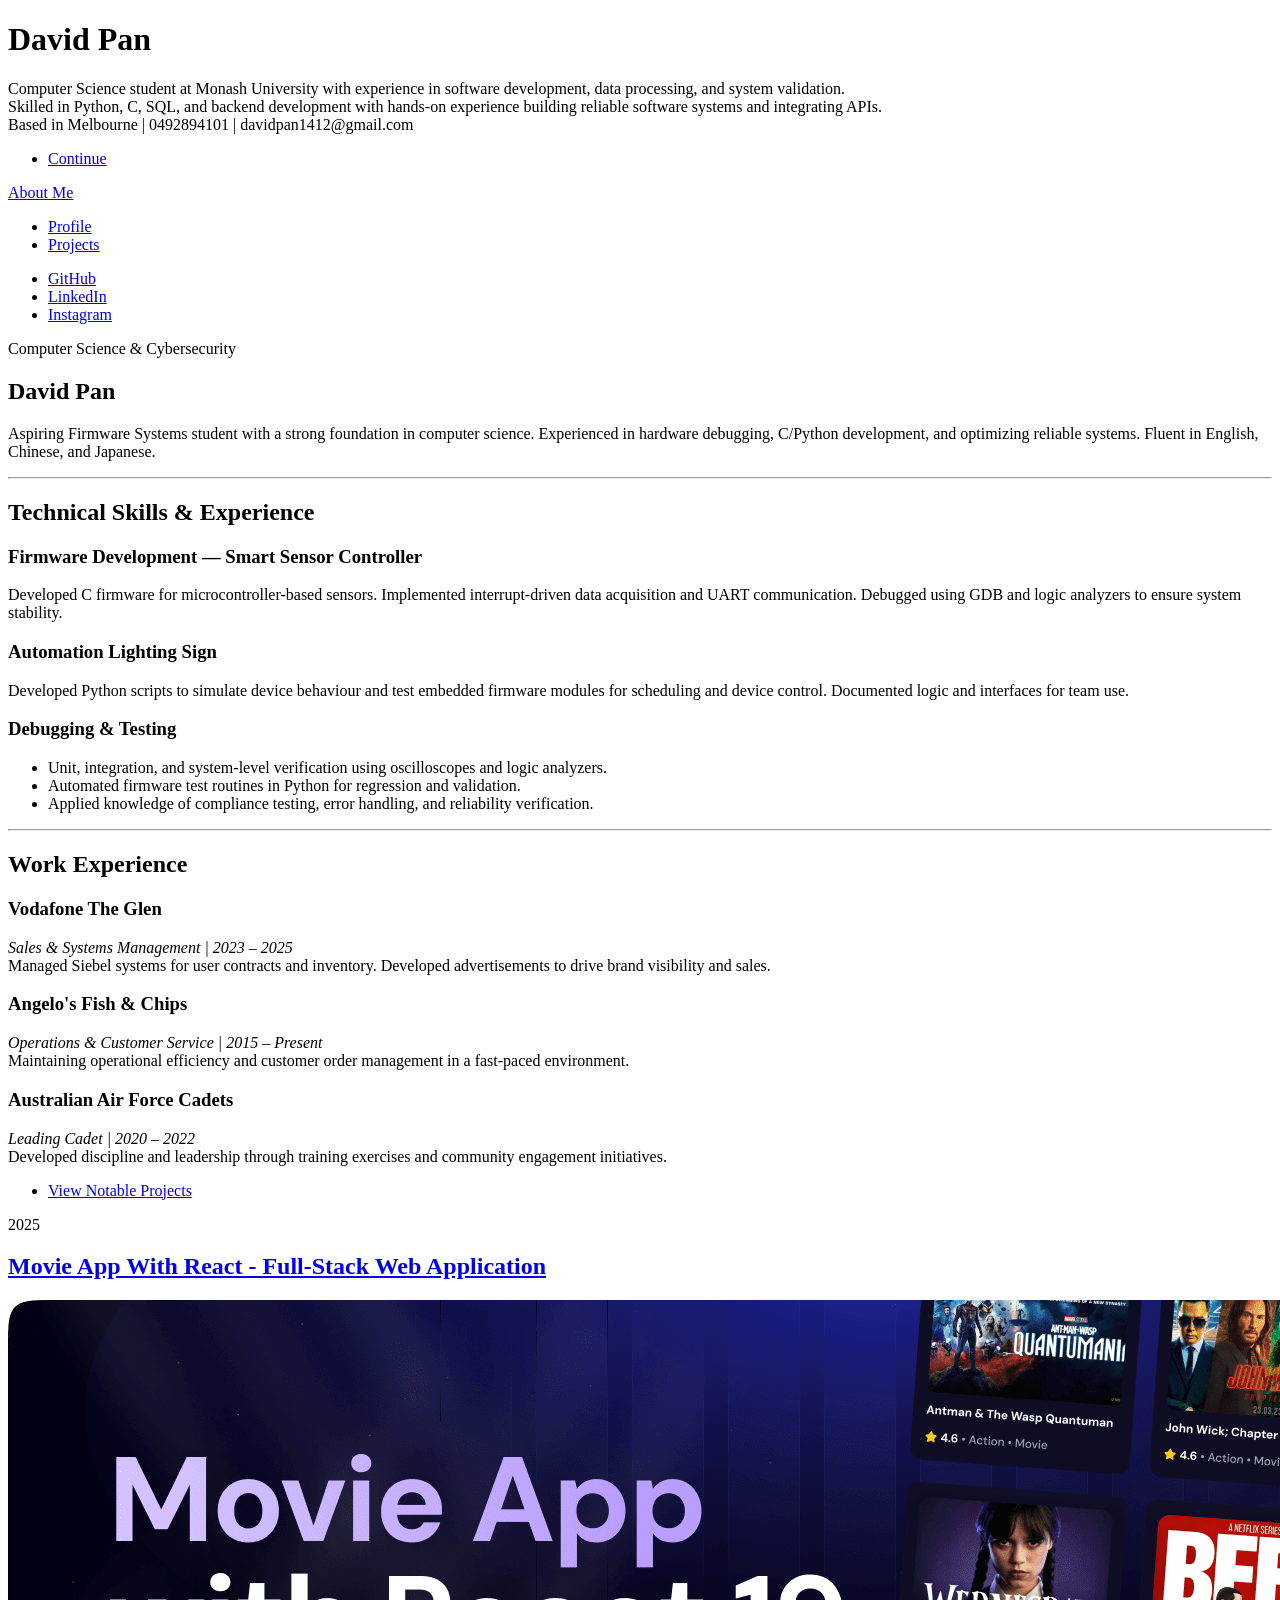
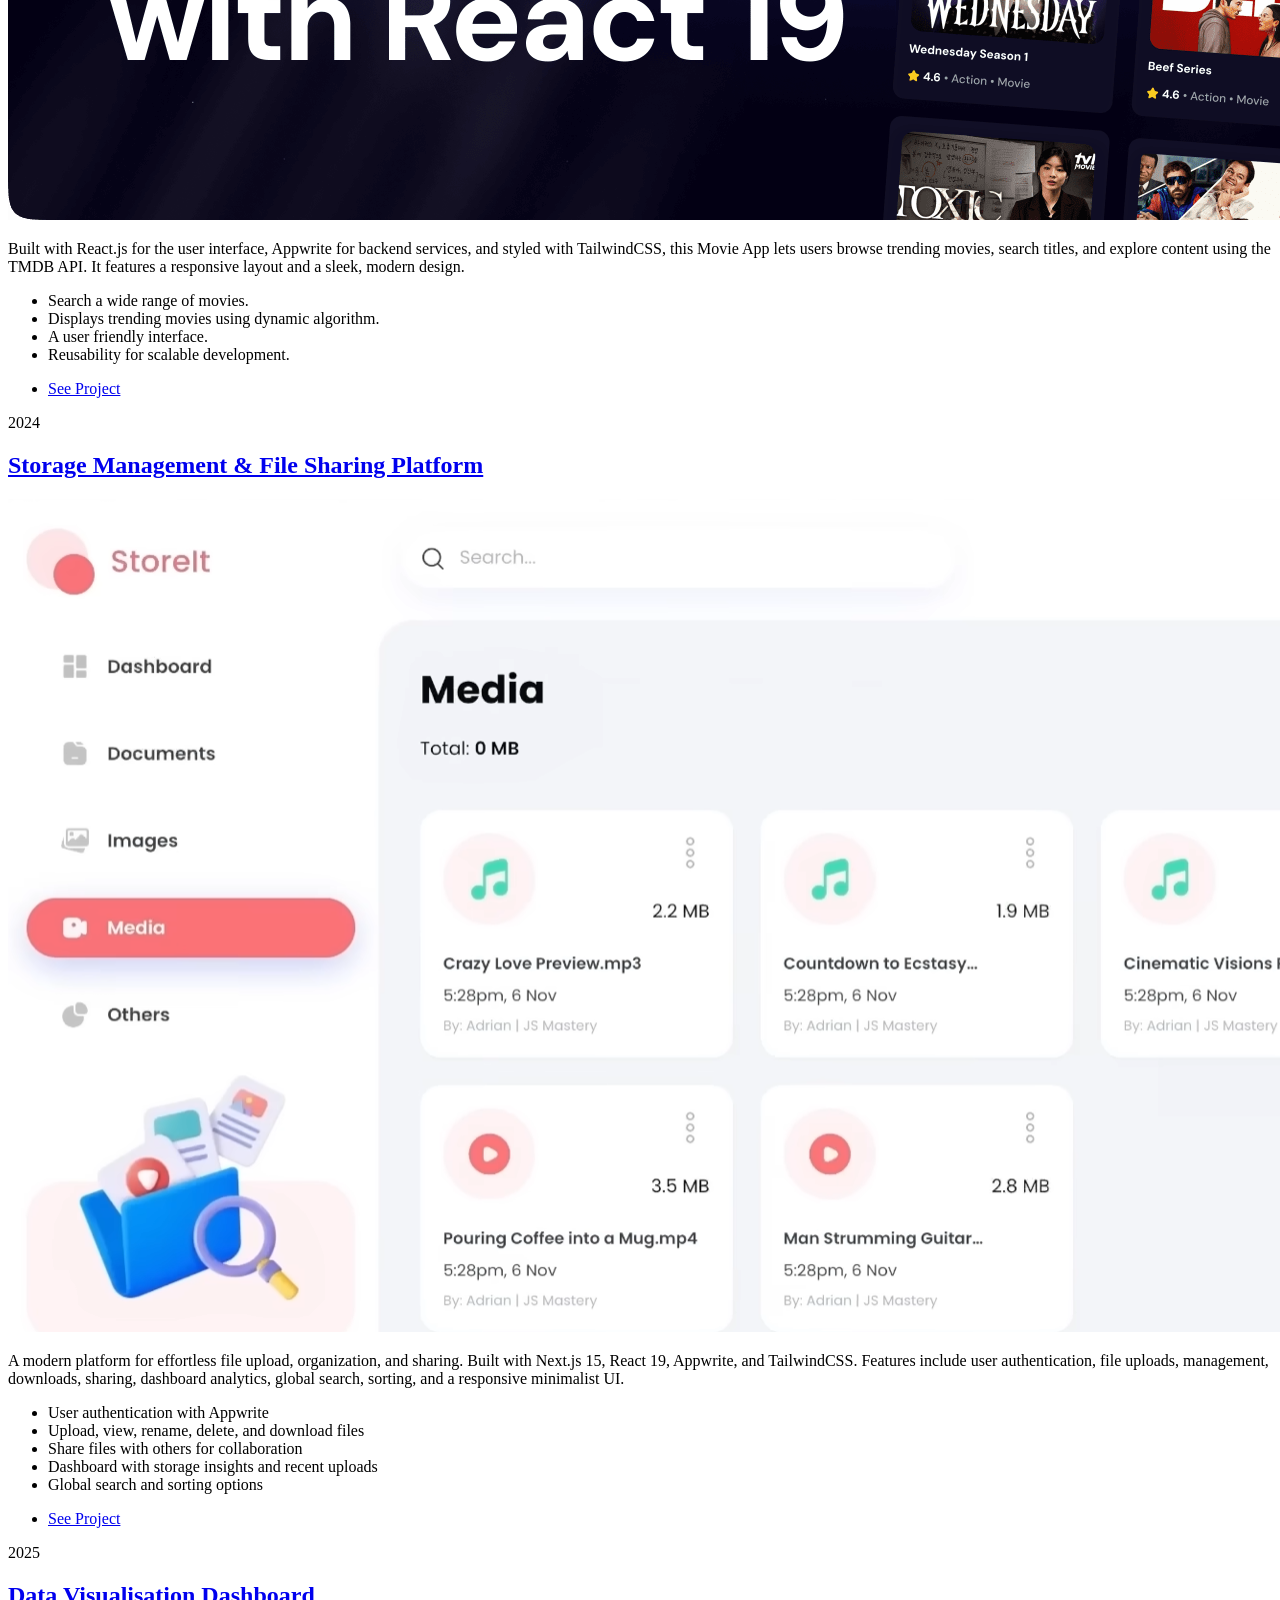
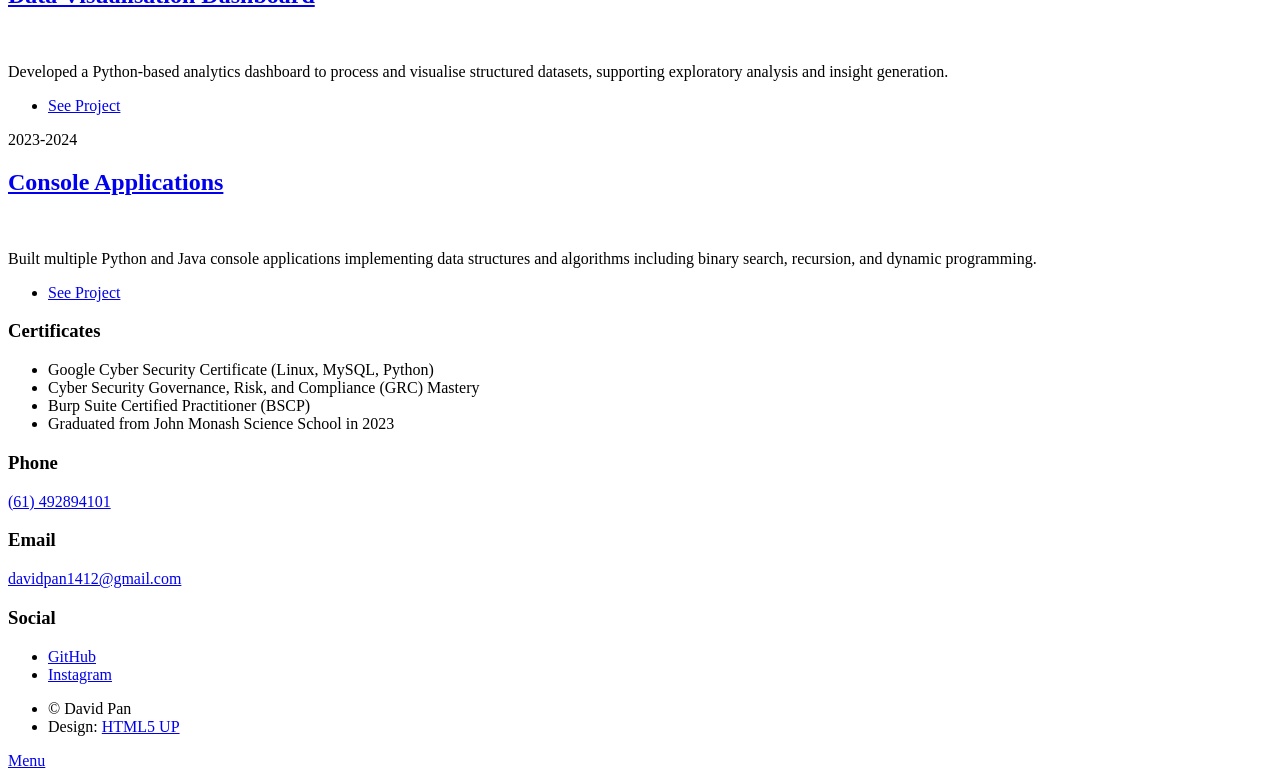
==== index.html @ 892afd1f "Add files via upload" ====
<!DOCTYPE HTML>
<html>
    <head>
        <title>David Pan | Portfolio</title>
        <meta charset="utf-8" />
        <meta name="viewport" content="width=device-width, initial-scale=1, user-scalable=no" />
        <link rel="stylesheet" href="assets/css/main.css" />
        <noscript><link rel="stylesheet" href="assets/css/noscript.css" /></noscript>
    </head>
    <body class="is-preload">

        <div id="wrapper" class="fade-in">

                <div id="intro">
                        <h1>David Pan</h1>
                        <p>Computer Science student at Monash University with experience in 
                        software development, data processing, and system validation.<br />
                        Skilled in Python, C, SQL, and backend development with hands-on 
                        experience building reliable software systems and integrating APIs.<br />
                        Based in Melbourne | 0492894101 | davidpan1412@gmail.com</p>
                        <ul class="actions">
                            <li><a href="#header" class="button icon solid solo fa-arrow-down scrolly">Continue</a></li>
                        </ul>
                    </div>

                <header id="header">
                        <a href="index.html" class="logo">About Me</a>
                    </header>

                <nav id="nav">
                        <ul class="links">
                            <li class="active"><a href="index.html">Profile</a></li>
                            <li><a href="generic.html">Projects</a></li>
                            <!-- <li><a href="elements.html">Experience</a></li> -->
                        </ul>

						<ul class="icons">
							<li><a href="https://github.com/David-1412" class="icon brands fa-github" target="_blank" rel="noopener"><span class="label">GitHub</span></a></li>
							<li><a href="https://www.linkedin.com/in/david-pan-84b446257/" class="icon brands fa-linkedin-in" target="_blank" rel="noopener"><span class="label">LinkedIn</span></a></li>
							<li><a href="https://www.instagram.com/d.p_1412/?hl=en" class="icon brands fa-instagram" target="_blank" rel="noopener"><span class="label">Instagram</span></a></li>
						</ul>
                    </nav>

                <div id="main">

                        <article class="post featured">
                                <header class="major">
                                    <span class="date">Computer Science & Cybersecurity</span>
                                    <h2>David Pan</h2>
                                    <p>Aspiring Firmware Systems student with a strong foundation in computer science. Experienced in hardware debugging, C/Python development, and optimizing reliable systems. Fluent in English, Chinese, and Japanese.</p>
                                </header>
                                <!-- <a href="#" class="image main"><img src="images/pic01.jpg" alt="Profile" /></a> -->
                                
                                <hr />

                                <section style="text-align: left;">
                                    <h2>Technical Skills & Experience</h2>
                                    
                                    <h3>Firmware Development — Smart Sensor Controller</h3>
                                    <p>Developed C firmware for microcontroller-based sensors. Implemented interrupt-driven data acquisition and UART communication. Debugged using GDB and logic analyzers to ensure system stability.</p>

                                    <h3>Automation Lighting Sign</h3>
                                    <p>Developed Python scripts to simulate device behaviour and test embedded firmware modules for scheduling and device control. Documented logic and interfaces for team use.</p>

                                    <h3>Debugging & Testing</h3>
                                    <ul>
                                        <li>Unit, integration, and system-level verification using oscilloscopes and logic analyzers.</li>
                                        <li>Automated firmware test routines in Python for regression and validation.</li>
                                        <li>Applied knowledge of compliance testing, error handling, and reliability verification.</li>
                                    </ul>

                                    <hr />

                                    <h2 id="experience">Work Experience</h2>
                                    
                                    <article>
                                        <h3>Vodafone The Glen</h3>
                                        <p><em>Sales & Systems Management | 2023 – 2025</em><br />
                                        Managed Siebel systems for user contracts and inventory. Developed advertisements to drive brand visibility and sales.</p>
                                    </article>

                                    <article>
                                        <h3>Angelo's Fish & Chips</h3>
                                        <p><em>Operations & Customer Service | 2015 – Present</em><br />
                                        Maintaining operational efficiency and customer order management in a fast-paced environment.</p>
                                    </article>

                                    <article>
                                        <h3>Australian Air Force Cadets</h3>
                                        <p><em>Leading Cadet | 2020 – 2022</em><br />
                                        Developed discipline and leadership through training exercises and community engagement initiatives.</p>
                                    </article>
                                </section>

                                <ul class="actions special">
                                    <li><a href="#projects" class="button large scrolly">View Notable Projects</a></li>
                                </ul>
                            </article>

                        <section class="posts" id="projects">
								<article>
									<header>
										<span class="date">2025</span>
										<h2><a href="#">Movie App With React - Full-Stack Web Application</a></h2>
									</header>
									<a href="#" class="image fit"><img src="images/pic02.jpg" alt="Movie App Screenshot" /></a>
									<p>
										Built with React.js for the user interface, Appwrite for backend services, and styled with TailwindCSS, this Movie App lets users browse trending movies, search titles, and explore content using the TMDB API. It features a responsive layout and a sleek, modern design.
									</p>
									<ul>
										<li>Search a wide range of movies. </li>
										<li>Displays trending movies using dynamic algorithm.</li>
										<li>A user friendly interface. </li>
										<li>Reusability for scalable development.</li>
									</ul>
									<ul class="actions special">
										<li><a href="#" class="button">See Project</a></li>
									</ul>
								</article>


								<article>
									<header>
										<span class="date">2024</span>
										<h2><a href="#">Storage Management & File Sharing Platform</a></h2>
									</header>
									<a href="#" class="image fit"><img src="images/pic03.jpg" alt="Storage Platform Screenshot" /></a>
									<p>
										A modern platform for effortless file upload, organization, and sharing. Built with Next.js 15, React 19, Appwrite, and TailwindCSS. Features include user authentication, file uploads, management, downloads, sharing, dashboard analytics, global search, sorting, and a responsive minimalist UI.
									</p>
									<ul>
										<li>User authentication with Appwrite</li>
										<li>Upload, view, rename, delete, and download files</li>
										<li>Share files with others for collaboration</li>
										<li>Dashboard with storage insights and recent uploads</li>
										<li>Global search and sorting options</li>
									</ul>
									<ul class="actions special">
										<li><a href="#" class="button">See Project</a></li>
									</ul>
								</article>

                                <article>
                                    <header>
                                        <span class="date">2025</span>
                                        <h2><a href="#">Data Visualisation Dashboard</a></h2>
                                    </header>
                                    <a href="#" class="image fit"><img src="images/pic04.jpg" alt="" /></a>
                                    <p>Developed a Python-based analytics dashboard to process and visualise structured datasets, supporting exploratory analysis and insight generation.</p>
                                    <ul class="actions special">
                                        <li><a href="#" class="button">See Project</a></li>
                                    </ul>
                                </article>

                                <article>
                                    <header>
                                        <span class="date">2023-2024</span>
                                        <h2><a href="#">Console Applications</a></h2>
                                    </header>
                                    <a href="#" class="image fit"><img src="images/pic05.jpg" alt="" /></a>
                                    <p>Built multiple Python and Java console applications implementing data structures and algorithms including binary search, recursion, and dynamic programming.</p>
                                    <ul class="actions special">
                                        <li><a href="#" class="button">See Project</a></li>
                                    </ul>
                                </article>
                            </section>

                    </div>

                <footer id="footer">
                        <section>
                            <h3>Certificates</h3>
                            <ul class="alt">
                                <li>Google Cyber Security Certificate (Linux, MySQL, Python)</li>
                                <li>Cyber Security Governance, Risk, and Compliance (GRC) Mastery</li>
                                <li>Burp Suite Certified Practitioner (BSCP)</li>
								<li>Graduated from John Monash Science School in 2023</li>
                            </ul>
                        </section>
                        <section class="split contact">
                            <section>
                                <h3>Phone</h3>
                                <p><a href="#">(61) 492894101</a></p>
                            </section>
                            <section>
                                <h3>Email</h3>
                                <p><a href="mailto:davidpan1412@gmail.com">davidpan1412@gmail.com</a></p>
                            </section>
                            <section>
                                <h3>Social</h3>
                                <ul class="icons alt">
                                    <li><a href="#" class="icon brands alt fa-github"><span class="label">GitHub</span></a></li>
                                    <li><a href="#" class="icon brands alt fa-instagram"><span class="label">Instagram</span></a></li>
                                </ul>
                            </section>
                        </section>
                    </footer>

                <div id="copyright">
                        <ul><li>&copy; David Pan</li><li>Design: <a href="https://html5up.net">HTML5 UP</a></li></ul>
                    </div>

            </div>

        <script src="assets/js/jquery.min.js"></script>
            <script src="assets/js/jquery.scrollex.min.js"></script>
            <script src="assets/js/jquery.scrolly.min.js"></script>
            <script src="assets/js/browser.min.js"></script>
            <script src="assets/js/breakpoints.min.js"></script>
            <script src="assets/js/util.js"></script>
            <script src="assets/js/main.js"></script>

    </body>
</html>
---- assets/css/main.css ----
@import url(fontawesome-all.min.css);
@import url("https://fonts.googleapis.com/css?family=Merriweather:300,700,300italic,700italic|Source+Sans+Pro:900");

/*
	Massively by HTML5 UP
	html5up.net | @ajlkn
	Free for personal and commercial use under the CCA 3.0 license (html5up.net/license)
*/

html, body, div, span, applet, object,
iframe, h1, h2, h3, h4, h5, h6, p, blockquote,
pre, a, abbr, acronym, address, big, cite,
code, del, dfn, em, img, ins, kbd, q, s, samp,
small, strike, strong, sub, sup, tt, var, b,
u, i, center, dl, dt, dd, ol, ul, li, fieldset,
form, label, legend, table, caption, tbody,
tfoot, thead, tr, th, td, article, aside,
canvas, details, embed, figure, figcaption,
footer, header, hgroup, menu, nav, output, ruby,
section, summary, time, mark, audio, video {
	margin: 0;
	padding: 0;
	border: 0;
	font-size: 100%;
	font: inherit;
	vertical-align: baseline;}

article, aside, details, figcaption, figure,
footer, header, hgroup, menu, nav, section {
	display: block;}

body {
	line-height: 1;
}

ol, ul {
	list-style: none;
}

blockquote, q {
	quotes: none;
}

	blockquote:before, blockquote:after, q:before, q:after {
		content: '';
		content: none;
	}

table {
	border-collapse: collapse;
	border-spacing: 0;
}

body {
	-webkit-text-size-adjust: none;
}

mark {
	background-color: transparent;
	color: inherit;
}

input::-moz-focus-inner {
	border: 0;
	padding: 0;
}

input, select, textarea {
	-moz-appearance: none;
	-webkit-appearance: none;
	-ms-appearance: none;
	appearance: none;
}

/* Basic */

	@-ms-viewport {
		width: device-width;
	}

	body {
		-ms-overflow-style: scrollbar;
	}

	@media screen and (max-width: 480px) {

		html, body {
			min-width: 320px;
		}

	}

	html {
		box-sizing: border-box;
	}

	*, *:before, *:after {
		box-sizing: inherit;
	}

	body {
		background-color: #1e252d;
	}

		body.is-preload *, body.is-preload *:before, body.is-preload *:after {
			-moz-animation: none !important;
			-webkit-animation: none !important;
			-ms-animation: none !important;
			animation: none !important;
			-moz-transition: none !important;
			-webkit-transition: none !important;
			-ms-transition: none !important;
			transition: none !important;
		}

/* Type */

	html {
		font-size: 16pt;
	}

		@media screen and (max-width: 1680px) {

			html {
				font-size: 12pt;
			}

		}

		@media screen and (max-width: 1280px) {

			html {
				font-size: 11pt;
			}

		}

		@media screen and (max-width: 360px) {

			html {
				font-size: 10pt;
			}

		}

	body {
		color: #212931;
	}

	body, input, select, textarea {
		font-family: "Merriweather", Georgia, serif;
		font-weight: 300;
		font-size: 1rem;
		line-height: 2.375;
	}

	a {
		-moz-transition: color 0.2s ease-in-out, background-color 0.2s ease-in-out, border-color 0.2s ease-in-out, box-shadow 0.2s ease-in-out;
		-webkit-transition: color 0.2s ease-in-out, background-color 0.2s ease-in-out, border-color 0.2s ease-in-out, box-shadow 0.2s ease-in-out;
		-ms-transition: color 0.2s ease-in-out, background-color 0.2s ease-in-out, border-color 0.2s ease-in-out, box-shadow 0.2s ease-in-out;
		transition: color 0.2s ease-in-out, background-color 0.2s ease-in-out, border-color 0.2s ease-in-out, box-shadow 0.2s ease-in-out;
		border-bottom: dotted 1px;
		text-decoration: none;
	}

		a:hover {
			border-bottom-color: transparent;
		}

	strong, b {
		font-weight: 600;
	}

	em, i {
		font-style: italic;
	}

	p {
		text-align: justify;
		margin: 0 0 2rem 0;
	}

	h1, h2, h3, h4, h5, h6 {
		font-family: "Source Sans Pro", Helvetica, sans-serif;
		font-weight: 900;
		line-height: 1.5;
		letter-spacing: 0.075em;
		text-transform: uppercase;
		margin: 0 0 1rem 0;
	}

		h1 a, h2 a, h3 a, h4 a, h5 a, h6 a {
			border-bottom: 0;
			color: inherit;
			text-decoration: none;
		}

	h1 {
		font-size: 4rem;
		line-height: 1.1;
		margin: 0 0 2rem 0;
	}

	h2 {
		font-size: 1.75rem;
		line-height: 1.3;
		margin: 0 0 1.5rem 0;
	}

	h3 {
		font-size: 1.25rem;
		margin: 0 0 1.5rem 0;
	}

	h4 {
		font-size: 1rem;
	}

	h5 {
		font-size: 0.9rem;
	}

	h6 {
		font-size: 0.8rem;
	}

	sub {
		font-size: 0.8rem;
		position: relative;
		top: 0.5rem;
	}

	sup {
		font-size: 0.8rem;
		position: relative;
		top: -0.5rem;
	}

	blockquote {
		border-left: solid 4px;
		font-style: italic;
		margin: 0 0 2rem 0;
		padding: 0.5rem 0 0.5rem 2rem;
	}

	code {
		border: solid 2px;
		font-family: "Courier New", monospace;
		font-size: 0.9rem;
		margin: 0 0.25rem;
		padding: 0.25rem 0.65rem;
	}

	pre {
		-webkit-overflow-scrolling: touch;
		font-family: "Courier New", monospace;
		font-size: 0.9rem;
		margin: 0 0 2rem 0;
	}

		pre code {
			display: block;
			line-height: 1.75;
			padding: 1rem 1.5rem;
			overflow-x: auto;
		}

	hr {
		border: 0;
		border-bottom: solid 2px;
		margin: 3rem 0;
	}

		hr.major {
			margin: 5rem 0;
		}

	.align-left {
		text-align: left;
	}

	.align-center {
		text-align: center;
	}

	.align-right {
		text-align: right;
	}

	input, select, textarea {
		color: #212931;
	}

	a {
		color: #212931;
		border-bottom-color: rgba(33, 41, 49, 0.5);
	}

		a:hover {
			border-bottom-color: transparent;
			color: #18bfef !important;
		}

	strong, b {
		color: #212931;
	}

	h1, h2, h3, h4, h5, h6 {
		color: #212931;
	}

	blockquote {
		border-left-color: #eeeeee;
	}

	code {
		background: rgba(220, 220, 220, 0.25);
		border-color: #eeeeee;
	}

	hr {
		border-bottom-color: #eeeeee;
	}

/* Row */

	.row {
		display: flex;
		flex-wrap: wrap;
		box-sizing: border-box;
		align-items: stretch;
	}

		.row > * {
			box-sizing: border-box;
		}

		.row.gtr-uniform > * > :last-child {
			margin-bottom: 0;
		}

		.row.aln-left {
			justify-content: flex-start;
		}

		.row.aln-center {
			justify-content: center;
		}

		.row.aln-right {
			justify-content: flex-end;
		}

		.row.aln-top {
			align-items: flex-start;
		}

		.row.aln-middle {
			align-items: center;
		}

		.row.aln-bottom {
			align-items: flex-end;
		}

		.row > .imp {
			order: -1;
		}

		.row > .col-1 {
			width: 8.33333%;
		}

		.row > .off-1 {
			margin-left: 8.33333%;
		}

		.row > .col-2 {
			width: 16.66667%;
		}

		.row > .off-2 {
			margin-left: 16.66667%;
		}

		.row > .col-3 {
			width: 25%;
		}

		.row > .off-3 {
			margin-left: 25%;
		}

		.row > .col-4 {
			width: 33.33333%;
		}

		.row > .off-4 {
			margin-left: 33.33333%;
		}

		.row > .col-5 {
			width: 41.66667%;
		}

		.row > .off-5 {
			margin-left: 41.66667%;
		}

		.row > .col-6 {
			width: 50%;
		}

		.row > .off-6 {
			margin-left: 50%;
		}

		.row > .col-7 {
			width: 58.33333%;
		}

		.row > .off-7 {
			margin-left: 58.33333%;
		}

		.row > .col-8 {
			width: 66.66667%;
		}

		.row > .off-8 {
			margin-left: 66.66667%;
		}

		.row > .col-9 {
			width: 75%;
		}

		.row > .off-9 {
			margin-left: 75%;
		}

		.row > .col-10 {
			width: 83.33333%;
		}

		.row > .off-10 {
			margin-left: 83.33333%;
		}

		.row > .col-11 {
			width: 91.66667%;
		}

		.row > .off-11 {
			margin-left: 91.66667%;
		}

		.row > .col-12 {
			width: 100%;
		}

		.row > .off-12 {
			margin-left: 100%;
		}

		.row.gtr-0 {
			margin-top: 0;
			margin-left: 0rem;
		}

			.row.gtr-0 > * {
				padding: 0 0 0 0rem;
			}

			.row.gtr-0.gtr-uniform {
				margin-top: 0rem;
			}

				.row.gtr-0.gtr-uniform > * {
					padding-top: 0rem;
				}

		.row.gtr-25 {
			margin-top: 0;
			margin-left: -0.375rem;
		}

			.row.gtr-25 > * {
				padding: 0 0 0 0.375rem;
			}

			.row.gtr-25.gtr-uniform {
				margin-top: -0.375rem;
			}

				.row.gtr-25.gtr-uniform > * {
					padding-top: 0.375rem;
				}

		.row.gtr-50 {
			margin-top: 0;
			margin-left: -0.75rem;
		}

			.row.gtr-50 > * {
				padding: 0 0 0 0.75rem;
			}

			.row.gtr-50.gtr-uniform {
				margin-top: -0.75rem;
			}

				.row.gtr-50.gtr-uniform > * {
					padding-top: 0.75rem;
				}

		.row {
			margin-top: 0;
			margin-left: -1.5rem;
		}

			.row > * {
				padding: 0 0 0 1.5rem;
			}

			.row.gtr-uniform {
				margin-top: -1.5rem;
			}

				.row.gtr-uniform > * {
					padding-top: 1.5rem;
				}

		.row.gtr-150 {
			margin-top: 0;
			margin-left: -2.25rem;
		}

			.row.gtr-150 > * {
				padding: 0 0 0 2.25rem;
			}

			.row.gtr-150.gtr-uniform {
				margin-top: -2.25rem;
			}

				.row.gtr-150.gtr-uniform > * {
					padding-top: 2.25rem;
				}

		.row.gtr-200 {
			margin-top: 0;
			margin-left: -3rem;
		}

			.row.gtr-200 > * {
				padding: 0 0 0 3rem;
			}

			.row.gtr-200.gtr-uniform {
				margin-top: -3rem;
			}

				.row.gtr-200.gtr-uniform > * {
					padding-top: 3rem;
				}

		@media screen and (max-width: 1680px) {

			.row {
				display: flex;
				flex-wrap: wrap;
				box-sizing: border-box;
				align-items: stretch;
			}

				.row > * {
					box-sizing: border-box;
				}

				.row.gtr-uniform > * > :last-child {
					margin-bottom: 0;
				}

				.row.aln-left {
					justify-content: flex-start;
				}

				.row.aln-center {
					justify-content: center;
				}

				.row.aln-right {
					justify-content: flex-end;
				}

				.row.aln-top {
					align-items: flex-start;
				}

				.row.aln-middle {
					align-items: center;
				}

				.row.aln-bottom {
					align-items: flex-end;
				}

				.row > .imp-xlarge {
					order: -1;
				}

				.row > .col-1-xlarge {
					width: 8.33333%;
				}

				.row > .off-1-xlarge {
					margin-left: 8.33333%;
				}

				.row > .col-2-xlarge {
					width: 16.66667%;
				}

				.row > .off-2-xlarge {
					margin-left: 16.66667%;
				}

				.row > .col-3-xlarge {
					width: 25%;
				}

				.row > .off-3-xlarge {
					margin-left: 25%;
				}

				.row > .col-4-xlarge {
					width: 33.33333%;
				}

				.row > .off-4-xlarge {
					margin-left: 33.33333%;
				}

				.row > .col-5-xlarge {
					width: 41.66667%;
				}

				.row > .off-5-xlarge {
					margin-left: 41.66667%;
				}

				.row > .col-6-xlarge {
					width: 50%;
				}

				.row > .off-6-xlarge {
					margin-left: 50%;
				}

				.row > .col-7-xlarge {
					width: 58.33333%;
				}

				.row > .off-7-xlarge {
					margin-left: 58.33333%;
				}

				.row > .col-8-xlarge {
					width: 66.66667%;
				}

				.row > .off-8-xlarge {
					margin-left: 66.66667%;
				}

				.row > .col-9-xlarge {
					width: 75%;
				}

				.row > .off-9-xlarge {
					margin-left: 75%;
				}

				.row > .col-10-xlarge {
					width: 83.33333%;
				}

				.row > .off-10-xlarge {
					margin-left: 83.33333%;
				}

				.row > .col-11-xlarge {
					width: 91.66667%;
				}

				.row > .off-11-xlarge {
					margin-left: 91.66667%;
				}

				.row > .col-12-xlarge {
					width: 100%;
				}

				.row > .off-12-xlarge {
					margin-left: 100%;
				}

				.row.gtr-0 {
					margin-top: 0;
					margin-left: 0rem;
				}

					.row.gtr-0 > * {
						padding: 0 0 0 0rem;
					}

					.row.gtr-0.gtr-uniform {
						margin-top: 0rem;
					}

						.row.gtr-0.gtr-uniform > * {
							padding-top: 0rem;
						}

				.row.gtr-25 {
					margin-top: 0;
					margin-left: -0.375rem;
				}

					.row.gtr-25 > * {
						padding: 0 0 0 0.375rem;
					}

					.row.gtr-25.gtr-uniform {
						margin-top: -0.375rem;
					}

						.row.gtr-25.gtr-uniform > * {
							padding-top: 0.375rem;
						}

				.row.gtr-50 {
					margin-top: 0;
					margin-left: -0.75rem;
				}

					.row.gtr-50 > * {
						padding: 0 0 0 0.75rem;
					}

					.row.gtr-50.gtr-uniform {
						margin-top: -0.75rem;
					}

						.row.gtr-50.gtr-uniform > * {
							padding-top: 0.75rem;
						}

				.row {
					margin-top: 0;
					margin-left: -1.5rem;
				}

					.row > * {
						padding: 0 0 0 1.5rem;
					}

					.row.gtr-uniform {
						margin-top: -1.5rem;
					}

						.row.gtr-uniform > * {
							padding-top: 1.5rem;
						}

				.row.gtr-150 {
					margin-top: 0;
					margin-left: -2.25rem;
				}

					.row.gtr-150 > * {
						padding: 0 0 0 2.25rem;
					}

					.row.gtr-150.gtr-uniform {
						margin-top: -2.25rem;
					}

						.row.gtr-150.gtr-uniform > * {
							padding-top: 2.25rem;
						}

				.row.gtr-200 {
					margin-top: 0;
					margin-left: -3rem;
				}

					.row.gtr-200 > * {
						padding: 0 0 0 3rem;
					}

					.row.gtr-200.gtr-uniform {
						margin-top: -3rem;
					}

						.row.gtr-200.gtr-uniform > * {
							padding-top: 3rem;
						}

		}

		@media screen and (max-width: 1280px) {

			.row {
				display: flex;
				flex-wrap: wrap;
				box-sizing: border-box;
				align-items: stretch;
			}

				.row > * {
					box-sizing: border-box;
				}

				.row.gtr-uniform > * > :last-child {
					margin-bottom: 0;
				}

				.row.aln-left {
					justify-content: flex-start;
				}

				.row.aln-center {
					justify-content: center;
				}

				.row.aln-right {
					justify-content: flex-end;
				}

				.row.aln-top {
					align-items: flex-start;
				}

				.row.aln-middle {
					align-items: center;
				}

				.row.aln-bottom {
					align-items: flex-end;
				}

				.row > .imp-large {
					order: -1;
				}

				.row > .col-1-large {
					width: 8.33333%;
				}

				.row > .off-1-large {
					margin-left: 8.33333%;
				}

				.row > .col-2-large {
					width: 16.66667%;
				}

				.row > .off-2-large {
					margin-left: 16.66667%;
				}

				.row > .col-3-large {
					width: 25%;
				}

				.row > .off-3-large {
					margin-left: 25%;
				}

				.row > .col-4-large {
					width: 33.33333%;
				}

				.row > .off-4-large {
					margin-left: 33.33333%;
				}

				.row > .col-5-large {
					width: 41.66667%;
				}

				.row > .off-5-large {
					margin-left: 41.66667%;
				}

				.row > .col-6-large {
					width: 50%;
				}

				.row > .off-6-large {
					margin-left: 50%;
				}

				.row > .col-7-large {
					width: 58.33333%;
				}

				.row > .off-7-large {
					margin-left: 58.33333%;
				}

				.row > .col-8-large {
					width: 66.66667%;
				}

				.row > .off-8-large {
					margin-left: 66.66667%;
				}

				.row > .col-9-large {
					width: 75%;
				}

				.row > .off-9-large {
					margin-left: 75%;
				}

				.row > .col-10-large {
					width: 83.33333%;
				}

				.row > .off-10-large {
					margin-left: 83.33333%;
				}

				.row > .col-11-large {
					width: 91.66667%;
				}

				.row > .off-11-large {
					margin-left: 91.66667%;
				}

				.row > .col-12-large {
					width: 100%;
				}

				.row > .off-12-large {
					margin-left: 100%;
				}

				.row.gtr-0 {
					margin-top: 0;
					margin-left: 0rem;
				}

					.row.gtr-0 > * {
						padding: 0 0 0 0rem;
					}

					.row.gtr-0.gtr-uniform {
						margin-top: 0rem;
					}

						.row.gtr-0.gtr-uniform > * {
							padding-top: 0rem;
						}

				.row.gtr-25 {
					margin-top: 0;
					margin-left: -0.375rem;
				}

					.row.gtr-25 > * {
						padding: 0 0 0 0.375rem;
					}

					.row.gtr-25.gtr-uniform {
						margin-top: -0.375rem;
					}

						.row.gtr-25.gtr-uniform > * {
							padding-top: 0.375rem;
						}

				.row.gtr-50 {
					margin-top: 0;
					margin-left: -0.75rem;
				}

					.row.gtr-50 > * {
						padding: 0 0 0 0.75rem;
					}

					.row.gtr-50.gtr-uniform {
						margin-top: -0.75rem;
					}

						.row.gtr-50.gtr-uniform > * {
							padding-top: 0.75rem;
						}

				.row {
					margin-top: 0;
					margin-left: -1.5rem;
				}

					.row > * {
						padding: 0 0 0 1.5rem;
					}

					.row.gtr-uniform {
						margin-top: -1.5rem;
					}

						.row.gtr-uniform > * {
							padding-top: 1.5rem;
						}

				.row.gtr-150 {
					margin-top: 0;
					margin-left: -2.25rem;
				}

					.row.gtr-150 > * {
						padding: 0 0 0 2.25rem;
					}

					.row.gtr-150.gtr-uniform {
						margin-top: -2.25rem;
					}

						.row.gtr-150.gtr-uniform > * {
							padding-top: 2.25rem;
						}

				.row.gtr-200 {
					margin-top: 0;
					margin-left: -3rem;
				}

					.row.gtr-200 > * {
						padding: 0 0 0 3rem;
					}

					.row.gtr-200.gtr-uniform {
						margin-top: -3rem;
					}

						.row.gtr-200.gtr-uniform > * {
							padding-top: 3rem;
						}

		}

		@media screen and (max-width: 980px) {

			.row {
				display: flex;
				flex-wrap: wrap;
				box-sizing: border-box;
				align-items: stretch;
			}

				.row > * {
					box-sizing: border-box;
				}

				.row.gtr-uniform > * > :last-child {
					margin-bottom: 0;
				}

				.row.aln-left {
					justify-content: flex-start;
				}

				.row.aln-center {
					justify-content: center;
				}

				.row.aln-right {
					justify-content: flex-end;
				}

				.row.aln-top {
					align-items: flex-start;
				}

				.row.aln-middle {
					align-items: center;
				}

				.row.aln-bottom {
					align-items: flex-end;
				}

				.row > .imp-medium {
					order: -1;
				}

				.row > .col-1-medium {
					width: 8.33333%;
				}

				.row > .off-1-medium {
					margin-left: 8.33333%;
				}

				.row > .col-2-medium {
					width: 16.66667%;
				}

				.row > .off-2-medium {
					margin-left: 16.66667%;
				}

				.row > .col-3-medium {
					width: 25%;
				}

				.row > .off-3-medium {
					margin-left: 25%;
				}

				.row > .col-4-medium {
					width: 33.33333%;
				}

				.row > .off-4-medium {
					margin-left: 33.33333%;
				}

				.row > .col-5-medium {
					width: 41.66667%;
				}

				.row > .off-5-medium {
					margin-left: 41.66667%;
				}

				.row > .col-6-medium {
					width: 50%;
				}

				.row > .off-6-medium {
					margin-left: 50%;
				}

				.row > .col-7-medium {
					width: 58.33333%;
				}

				.row > .off-7-medium {
					margin-left: 58.33333%;
				}

				.row > .col-8-medium {
					width: 66.66667%;
				}

				.row > .off-8-medium {
					margin-left: 66.66667%;
				}

				.row > .col-9-medium {
					width: 75%;
				}

				.row > .off-9-medium {
					margin-left: 75%;
				}

				.row > .col-10-medium {
					width: 83.33333%;
				}

				.row > .off-10-medium {
					margin-left: 83.33333%;
				}

				.row > .col-11-medium {
					width: 91.66667%;
				}

				.row > .off-11-medium {
					margin-left: 91.66667%;
				}

				.row > .col-12-medium {
					width: 100%;
				}

				.row > .off-12-medium {
					margin-left: 100%;
				}

				.row.gtr-0 {
					margin-top: 0;
					margin-left: 0rem;
				}

					.row.gtr-0 > * {
						padding: 0 0 0 0rem;
					}

					.row.gtr-0.gtr-uniform {
						margin-top: 0rem;
					}

						.row.gtr-0.gtr-uniform > * {
							padding-top: 0rem;
						}

				.row.gtr-25 {
					margin-top: 0;
					margin-left: -0.375rem;
				}

					.row.gtr-25 > * {
						padding: 0 0 0 0.375rem;
					}

					.row.gtr-25.gtr-uniform {
						margin-top: -0.375rem;
					}

						.row.gtr-25.gtr-uniform > * {
							padding-top: 0.375rem;
						}

				.row.gtr-50 {
					margin-top: 0;
					margin-left: -0.75rem;
				}

					.row.gtr-50 > * {
						padding: 0 0 0 0.75rem;
					}

					.row.gtr-50.gtr-uniform {
						margin-top: -0.75rem;
					}

						.row.gtr-50.gtr-uniform > * {
							padding-top: 0.75rem;
						}

				.row {
					margin-top: 0;
					margin-left: -1.5rem;
				}

					.row > * {
						padding: 0 0 0 1.5rem;
					}

					.row.gtr-uniform {
						margin-top: -1.5rem;
					}

						.row.gtr-uniform > * {
							padding-top: 1.5rem;
						}

				.row.gtr-150 {
					margin-top: 0;
					margin-left: -2.25rem;
				}

					.row.gtr-150 > * {
						padding: 0 0 0 2.25rem;
					}

					.row.gtr-150.gtr-uniform {
						margin-top: -2.25rem;
					}

						.row.gtr-150.gtr-uniform > * {
							padding-top: 2.25rem;
						}

				.row.gtr-200 {
					margin-top: 0;
					margin-left: -3rem;
				}

					.row.gtr-200 > * {
						padding: 0 0 0 3rem;
					}

					.row.gtr-200.gtr-uniform {
						margin-top: -3rem;
					}

						.row.gtr-200.gtr-uniform > * {
							padding-top: 3rem;
						}

		}

		@media screen and (max-width: 736px) {

			.row {
				display: flex;
				flex-wrap: wrap;
				box-sizing: border-box;
				align-items: stretch;
			}

				.row > * {
					box-sizing: border-box;
				}

				.row.gtr-uniform > * > :last-child {
					margin-bottom: 0;
				}

				.row.aln-left {
					justify-content: flex-start;
				}

				.row.aln-center {
					justify-content: center;
				}

				.row.aln-right {
					justify-content: flex-end;
				}

				.row.aln-top {
					align-items: flex-start;
				}

				.row.aln-middle {
					align-items: center;
				}

				.row.aln-bottom {
					align-items: flex-end;
				}

				.row > .imp-small {
					order: -1;
				}

				.row > .col-1-small {
					width: 8.33333%;
				}

				.row > .off-1-small {
					margin-left: 8.33333%;
				}

				.row > .col-2-small {
					width: 16.66667%;
				}

				.row > .off-2-small {
					margin-left: 16.66667%;
				}

				.row > .col-3-small {
					width: 25%;
				}

				.row > .off-3-small {
					margin-left: 25%;
				}

				.row > .col-4-small {
					width: 33.33333%;
				}

				.row > .off-4-small {
					margin-left: 33.33333%;
				}

				.row > .col-5-small {
					width: 41.66667%;
				}

				.row > .off-5-small {
					margin-left: 41.66667%;
				}

				.row > .col-6-small {
					width: 50%;
				}

				.row > .off-6-small {
					margin-left: 50%;
				}

				.row > .col-7-small {
					width: 58.33333%;
				}

				.row > .off-7-small {
					margin-left: 58.33333%;
				}

				.row > .col-8-small {
					width: 66.66667%;
				}

				.row > .off-8-small {
					margin-left: 66.66667%;
				}

				.row > .col-9-small {
					width: 75%;
				}

				.row > .off-9-small {
					margin-left: 75%;
				}

				.row > .col-10-small {
					width: 83.33333%;
				}

				.row > .off-10-small {
					margin-left: 83.33333%;
				}

				.row > .col-11-small {
					width: 91.66667%;
				}

				.row > .off-11-small {
					margin-left: 91.66667%;
				}

				.row > .col-12-small {
					width: 100%;
				}

				.row > .off-12-small {
					margin-left: 100%;
				}

				.row.gtr-0 {
					margin-top: 0;
					margin-left: 0rem;
				}

					.row.gtr-0 > * {
						padding: 0 0 0 0rem;
					}

					.row.gtr-0.gtr-uniform {
						margin-top: 0rem;
					}

						.row.gtr-0.gtr-uniform > * {
							padding-top: 0rem;
						}

				.row.gtr-25 {
					margin-top: 0;
					margin-left: -0.375rem;
				}

					.row.gtr-25 > * {
						padding: 0 0 0 0.375rem;
					}

					.row.gtr-25.gtr-uniform {
						margin-top: -0.375rem;
					}

						.row.gtr-25.gtr-uniform > * {
							padding-top: 0.375rem;
						}

				.row.gtr-50 {
					margin-top: 0;
					margin-left: -0.75rem;
				}

					.row.gtr-50 > * {
						padding: 0 0 0 0.75rem;
					}

					.row.gtr-50.gtr-uniform {
						margin-top: -0.75rem;
					}

						.row.gtr-50.gtr-uniform > * {
							padding-top: 0.75rem;
						}

				.row {
					margin-top: 0;
					margin-left: -1.5rem;
				}

					.row > * {
						padding: 0 0 0 1.5rem;
					}

					.row.gtr-uniform {
						margin-top: -1.5rem;
					}

						.row.gtr-uniform > * {
							padding-top: 1.5rem;
						}

				.row.gtr-150 {
					margin-top: 0;
					margin-left: -2.25rem;
				}

					.row.gtr-150 > * {
						padding: 0 0 0 2.25rem;
					}

					.row.gtr-150.gtr-uniform {
						margin-top: -2.25rem;
					}

						.row.gtr-150.gtr-uniform > * {
							padding-top: 2.25rem;
						}

				.row.gtr-200 {
					margin-top: 0;
					margin-left: -3rem;
				}

					.row.gtr-200 > * {
						padding: 0 0 0 3rem;
					}

					.row.gtr-200.gtr-uniform {
						margin-top: -3rem;
					}

						.row.gtr-200.gtr-uniform > * {
							padding-top: 3rem;
						}

		}

		@media screen and (max-width: 480px) {

			.row {
				display: flex;
				flex-wrap: wrap;
				box-sizing: border-box;
				align-items: stretch;
			}

				.row > * {
					box-sizing: border-box;
				}

				.row.gtr-uniform > * > :last-child {
					margin-bottom: 0;
				}

				.row.aln-left {
					justify-content: flex-start;
				}

				.row.aln-center {
					justify-content: center;
				}

				.row.aln-right {
					justify-content: flex-end;
				}

				.row.aln-top {
					align-items: flex-start;
				}

				.row.aln-middle {
					align-items: center;
				}

				.row.aln-bottom {
					align-items: flex-end;
				}

				.row > .imp-xsmall {
					order: -1;
				}

				.row > .col-1-xsmall {
					width: 8.33333%;
				}

				.row > .off-1-xsmall {
					margin-left: 8.33333%;
				}

				.row > .col-2-xsmall {
					width: 16.66667%;
				}

				.row > .off-2-xsmall {
					margin-left: 16.66667%;
				}

				.row > .col-3-xsmall {
					width: 25%;
				}

				.row > .off-3-xsmall {
					margin-left: 25%;
				}

				.row > .col-4-xsmall {
					width: 33.33333%;
				}

				.row > .off-4-xsmall {
					margin-left: 33.33333%;
				}

				.row > .col-5-xsmall {
					width: 41.66667%;
				}

				.row > .off-5-xsmall {
					margin-left: 41.66667%;
				}

				.row > .col-6-xsmall {
					width: 50%;
				}

				.row > .off-6-xsmall {
					margin-left: 50%;
				}

				.row > .col-7-xsmall {
					width: 58.33333%;
				}

				.row > .off-7-xsmall {
					margin-left: 58.33333%;
				}

				.row > .col-8-xsmall {
					width: 66.66667%;
				}

				.row > .off-8-xsmall {
					margin-left: 66.66667%;
				}

				.row > .col-9-xsmall {
					width: 75%;
				}

				.row > .off-9-xsmall {
					margin-left: 75%;
				}

				.row > .col-10-xsmall {
					width: 83.33333%;
				}

				.row > .off-10-xsmall {
					margin-left: 83.33333%;
				}

				.row > .col-11-xsmall {
					width: 91.66667%;
				}

				.row > .off-11-xsmall {
					margin-left: 91.66667%;
				}

				.row > .col-12-xsmall {
					width: 100%;
				}

				.row > .off-12-xsmall {
					margin-left: 100%;
				}

				.row.gtr-0 {
					margin-top: 0;
					margin-left: 0rem;
				}

					.row.gtr-0 > * {
						padding: 0 0 0 0rem;
					}

					.row.gtr-0.gtr-uniform {
						margin-top: 0rem;
					}

						.row.gtr-0.gtr-uniform > * {
							padding-top: 0rem;
						}

				.row.gtr-25 {
					margin-top: 0;
					margin-left: -0.375rem;
				}

					.row.gtr-25 > * {
						padding: 0 0 0 0.375rem;
					}

					.row.gtr-25.gtr-uniform {
						margin-top: -0.375rem;
					}

						.row.gtr-25.gtr-uniform > * {
							padding-top: 0.375rem;
						}

				.row.gtr-50 {
					margin-top: 0;
					margin-left: -0.75rem;
				}

					.row.gtr-50 > * {
						padding: 0 0 0 0.75rem;
					}

					.row.gtr-50.gtr-uniform {
						margin-top: -0.75rem;
					}

						.row.gtr-50.gtr-uniform > * {
							padding-top: 0.75rem;
						}

				.row {
					margin-top: 0;
					margin-left: -1.5rem;
				}

					.row > * {
						padding: 0 0 0 1.5rem;
					}

					.row.gtr-uniform {
						margin-top: -1.5rem;
					}

						.row.gtr-uniform > * {
							padding-top: 1.5rem;
						}

				.row.gtr-150 {
					margin-top: 0;
					margin-left: -2.25rem;
				}

					.row.gtr-150 > * {
						padding: 0 0 0 2.25rem;
					}

					.row.gtr-150.gtr-uniform {
						margin-top: -2.25rem;
					}

						.row.gtr-150.gtr-uniform > * {
							padding-top: 2.25rem;
						}

				.row.gtr-200 {
					margin-top: 0;
					margin-left: -3rem;
				}

					.row.gtr-200 > * {
						padding: 0 0 0 3rem;
					}

					.row.gtr-200.gtr-uniform {
						margin-top: -3rem;
					}

						.row.gtr-200.gtr-uniform > * {
							padding-top: 3rem;
						}

		}

		@media screen and (max-width: 360px) {

			.row {
				display: flex;
				flex-wrap: wrap;
				box-sizing: border-box;
				align-items: stretch;
			}

				.row > * {
					box-sizing: border-box;
				}

				.row.gtr-uniform > * > :last-child {
					margin-bottom: 0;
				}

				.row.aln-left {
					justify-content: flex-start;
				}

				.row.aln-center {
					justify-content: center;
				}

				.row.aln-right {
					justify-content: flex-end;
				}

				.row.aln-top {
					align-items: flex-start;
				}

				.row.aln-middle {
					align-items: center;
				}

				.row.aln-bottom {
					align-items: flex-end;
				}

				.row > .imp-xxsmall {
					order: -1;
				}

				.row > .col-1-xxsmall {
					width: 8.33333%;
				}

				.row > .off-1-xxsmall {
					margin-left: 8.33333%;
				}

				.row > .col-2-xxsmall {
					width: 16.66667%;
				}

				.row > .off-2-xxsmall {
					margin-left: 16.66667%;
				}

				.row > .col-3-xxsmall {
					width: 25%;
				}

				.row > .off-3-xxsmall {
					margin-left: 25%;
				}

				.row > .col-4-xxsmall {
					width: 33.33333%;
				}

				.row > .off-4-xxsmall {
					margin-left: 33.33333%;
				}

				.row > .col-5-xxsmall {
					width: 41.66667%;
				}

				.row > .off-5-xxsmall {
					margin-left: 41.66667%;
				}

				.row > .col-6-xxsmall {
					width: 50%;
				}

				.row > .off-6-xxsmall {
					margin-left: 50%;
				}

				.row > .col-7-xxsmall {
					width: 58.33333%;
				}

				.row > .off-7-xxsmall {
					margin-left: 58.33333%;
				}

				.row > .col-8-xxsmall {
					width: 66.66667%;
				}

				.row > .off-8-xxsmall {
					margin-left: 66.66667%;
				}

				.row > .col-9-xxsmall {
					width: 75%;
				}

				.row > .off-9-xxsmall {
					margin-left: 75%;
				}

				.row > .col-10-xxsmall {
					width: 83.33333%;
				}

				.row > .off-10-xxsmall {
					margin-left: 83.33333%;
				}

				.row > .col-11-xxsmall {
					width: 91.66667%;
				}

				.row > .off-11-xxsmall {
					margin-left: 91.66667%;
				}

				.row > .col-12-xxsmall {
					width: 100%;
				}

				.row > .off-12-xxsmall {
					margin-left: 100%;
				}

				.row.gtr-0 {
					margin-top: 0;
					margin-left: 0rem;
				}

					.row.gtr-0 > * {
						padding: 0 0 0 0rem;
					}

					.row.gtr-0.gtr-uniform {
						margin-top: 0rem;
					}

						.row.gtr-0.gtr-uniform > * {
							padding-top: 0rem;
						}

				.row.gtr-25 {
					margin-top: 0;
					margin-left: -0.375rem;
				}

					.row.gtr-25 > * {
						padding: 0 0 0 0.375rem;
					}

					.row.gtr-25.gtr-uniform {
						margin-top: -0.375rem;
					}

						.row.gtr-25.gtr-uniform > * {
							padding-top: 0.375rem;
						}

				.row.gtr-50 {
					margin-top: 0;
					margin-left: -0.75rem;
				}

					.row.gtr-50 > * {
						padding: 0 0 0 0.75rem;
					}

					.row.gtr-50.gtr-uniform {
						margin-top: -0.75rem;
					}

						.row.gtr-50.gtr-uniform > * {
							padding-top: 0.75rem;
						}

				.row {
					margin-top: 0;
					margin-left: -1.5rem;
				}

					.row > * {
						padding: 0 0 0 1.5rem;
					}

					.row.gtr-uniform {
						margin-top: -1.5rem;
					}

						.row.gtr-uniform > * {
							padding-top: 1.5rem;
						}

				.row.gtr-150 {
					margin-top: 0;
					margin-left: -2.25rem;
				}

					.row.gtr-150 > * {
						padding: 0 0 0 2.25rem;
					}

					.row.gtr-150.gtr-uniform {
						margin-top: -2.25rem;
					}

						.row.gtr-150.gtr-uniform > * {
							padding-top: 2.25rem;
						}

				.row.gtr-200 {
					margin-top: 0;
					margin-left: -3rem;
				}

					.row.gtr-200 > * {
						padding: 0 0 0 3rem;
					}

					.row.gtr-200.gtr-uniform {
						margin-top: -3rem;
					}

						.row.gtr-200.gtr-uniform > * {
							padding-top: 3rem;
						}

		}

/* Box */

	.box {
		border: solid 2px;
		margin-bottom: 2rem;
		padding: 1.5rem;
	}

		.box > :last-child,
		.box > :last-child > :last-child,
		.box > :last-child > :last-child > :last-child {
			margin-bottom: 0;
		}

		.box.alt {
			border: 0;
			border-radius: 0;
			padding: 0;
		}

	.box {
		border-color: #eeeeee;
	}

/* Button */

	input[type="submit"],
	input[type="reset"],
	input[type="button"],
	button,
	.button {
		-moz-appearance: none;
		-webkit-appearance: none;
		-ms-appearance: none;
		appearance: none;
		-moz-transition: background-color 0.2s ease-in-out, box-shadow 0.2s ease-in-out, color 0.2s ease-in-out;
		-webkit-transition: background-color 0.2s ease-in-out, box-shadow 0.2s ease-in-out, color 0.2s ease-in-out;
		-ms-transition: background-color 0.2s ease-in-out, box-shadow 0.2s ease-in-out, color 0.2s ease-in-out;
		transition: background-color 0.2s ease-in-out, box-shadow 0.2s ease-in-out, color 0.2s ease-in-out;
		border: 0;
		border-radius: 0;
		cursor: pointer;
		display: inline-block;
		font-family: "Source Sans Pro", Helvetica, sans-serif;
		font-size: 0.8rem;
		font-weight: 900;
		letter-spacing: 0.075em;
		height: 3rem;
		line-height: 3rem;
		padding: 0 2rem;
		text-align: center;
		text-decoration: none;
		text-transform: uppercase;
		white-space: nowrap;
	}

		input[type="submit"].icon:before,
		input[type="reset"].icon:before,
		input[type="button"].icon:before,
		button.icon:before,
		.button.icon:before {
			margin-right: 0.5rem;
		}

		input[type="submit"].icon.solo,
		input[type="reset"].icon.solo,
		input[type="button"].icon.solo,
		button.icon.solo,
		.button.icon.solo {
			position: relative;
			width: 4rem;
			height: 4rem;
			line-height: 4rem;
			border-radius: 4rem;
			text-indent: 4rem;
			overflow: hidden;
			padding: 0;
			white-space: nowrap;
		}

			input[type="submit"].icon.solo:before,
			input[type="reset"].icon.solo:before,
			input[type="button"].icon.solo:before,
			button.icon.solo:before,
			.button.icon.solo:before {
				position: absolute;
				display: block;
				top: 0;
				left: 0;
				width: inherit;
				height: inherit;
				line-height: inherit;
				font-size: 1.25rem;
				margin-right: 0;
				text-align: center;
				text-indent: 0;
			}

		input[type="submit"].fit,
		input[type="reset"].fit,
		input[type="button"].fit,
		button.fit,
		.button.fit {
			width: 100%;
		}

		input[type="submit"].small,
		input[type="reset"].small,
		input[type="button"].small,
		button.small,
		.button.small {
			font-size: 0.7rem;
			height: 2.5rem;
			line-height: 2.5rem;
			padding: 0 1.5rem;
		}

		input[type="submit"].large,
		input[type="reset"].large,
		input[type="button"].large,
		button.large,
		.button.large {
			font-size: 0.9rem;
			height: 3.5rem;
			line-height: 3.5rem;
			padding: 0 2.75rem;
		}

		@media screen and (max-width: 980px) {

			input[type="submit"],
			input[type="reset"],
			input[type="button"],
			button,
			.button {
				font-size: 0.9rem;
				height: 3.25rem;
				line-height: 3.25rem;
			}

				input[type="submit"].large,
				input[type="reset"].large,
				input[type="button"].large,
				button.large,
				.button.large {
					font-size: 1rem;
					height: 3.75rem;
					line-height: 3.75rem;
				}

		}

		input[type="submit"].disabled, input[type="submit"]:disabled,
		input[type="reset"].disabled,
		input[type="reset"]:disabled,
		input[type="button"].disabled,
		input[type="button"]:disabled,
		button.disabled,
		button:disabled,
		.button.disabled,
		.button:disabled {
			pointer-events: none;
			opacity: 0.25;
		}

	input[type="submit"],
	input[type="reset"],
	input[type="button"],
	button,
	.button {
		background-color: transparent;
		box-shadow: inset 0 0 0 2px #212931;
		color: #212931 !important;
	}

		input[type="submit"]:hover,
		input[type="reset"]:hover,
		input[type="button"]:hover,
		button:hover,
		.button:hover {
			box-shadow: inset 0 0 0 2px #18bfef;
			color: #18bfef !important;
		}

		input[type="submit"].primary,
		input[type="reset"].primary,
		input[type="button"].primary,
		button.primary,
		.button.primary {
			background-color: #212931;
			box-shadow: none;
			color: #ffffff !important;
		}

			input[type="submit"].primary:hover,
			input[type="reset"].primary:hover,
			input[type="button"].primary:hover,
			button.primary:hover,
			.button.primary:hover {
				background-color: #18bfef;
			}

/* Form */

	form {
		margin: 0 0 2rem 0;
	}

		form > :last-child {
			margin-bottom: 0;
		}

		form > .fields {
			display: -moz-flex;
			display: -webkit-flex;
			display: -ms-flex;
			display: flex;
			-moz-flex-wrap: wrap;
			-webkit-flex-wrap: wrap;
			-ms-flex-wrap: wrap;
			flex-wrap: wrap;
			width: calc(100% + 3rem);
			margin: -1.5rem 0 2rem -1.5rem;
		}

			form > .fields > .field {
				-moz-flex-grow: 0;
				-webkit-flex-grow: 0;
				-ms-flex-grow: 0;
				flex-grow: 0;
				-moz-flex-shrink: 0;
				-webkit-flex-shrink: 0;
				-ms-flex-shrink: 0;
				flex-shrink: 0;
				padding: 1.5rem 0 0 1.5rem;
				width: calc(100% - 1.5rem);
			}

				form > .fields > .field.half {
					width: calc(50% - 0.75rem);
				}

				form > .fields > .field.third {
					width: calc(100%/3 - 0.5rem);
				}

				form > .fields > .field.quarter {
					width: calc(25% - 0.375rem);
				}

		@media screen and (max-width: 480px) {

			form > .fields {
				width: calc(100% + 3rem);
				margin: -1.5rem 0 2rem -1.5rem;
			}

				form > .fields > .field {
					padding: 1.5rem 0 0 1.5rem;
					width: calc(100% - 1.5rem);
				}

					form > .fields > .field.half {
						width: calc(100% - 1.5rem);
					}

					form > .fields > .field.third {
						width: calc(100% - 1.5rem);
					}

					form > .fields > .field.quarter {
						width: calc(100% - 1.5rem);
					}

		}

	label {
		display: block;
		font-family: "Source Sans Pro", Helvetica, sans-serif;
		font-weight: 900;
		line-height: 1.5;
		letter-spacing: 0.075em;
		font-size: 0.8rem;
		text-transform: uppercase;
		margin: 0 0 0.75rem 0;
	}

		@media screen and (max-width: 980px) {

			label {
				font-size: 0.9rem;
			}

		}

	input[type="text"],
	input[type="password"],
	input[type="email"],
	select,
	textarea {
		-moz-appearance: none;
		-webkit-appearance: none;
		-ms-appearance: none;
		appearance: none;
		background: transparent;
		border-radius: 0;
		border: solid 2px;
		color: inherit;
		display: block;
		outline: 0;
		padding: 0 1rem;
		text-decoration: none;
		width: 100%;
	}

		input[type="text"]:invalid,
		input[type="password"]:invalid,
		input[type="email"]:invalid,
		select:invalid,
		textarea:invalid {
			box-shadow: none;
		}

	select {
		background-size: 1.25rem;
		background-repeat: no-repeat;
		background-position: calc(100% - 1rem) center;
		height: 3rem;
		padding-right: 3rem;
		text-overflow: ellipsis;
	}

		select:focus::-ms-value {
			background-color: transparent;
		}

		select::-ms-expand {
			display: none;
		}

	input[type="text"],
	input[type="password"],
	input[type="email"],
	select {
		height: 3rem;
	}

	textarea {
		padding: 0.75rem 1rem;
	}

	input[type="checkbox"],
	input[type="radio"] {
		-moz-appearance: none;
		-webkit-appearance: none;
		-ms-appearance: none;
		appearance: none;
		display: block;
		float: left;
		margin-right: -2rem;
		opacity: 0;
		width: 1rem;
		z-index: -1;
	}

		input[type="checkbox"] + label,
		input[type="radio"] + label {
			text-decoration: none;
			cursor: pointer;
			display: inline-block;
			font-size: 1rem;
			letter-spacing: 0;
			font-family: "Merriweather", Georgia, serif;
			text-transform: none;
			font-weight: 300;
			padding-left: 2.8rem;
			padding-right: 1rem;
			position: relative;
		}

			input[type="checkbox"] + label:before,
			input[type="radio"] + label:before {
				-moz-osx-font-smoothing: grayscale;
				-webkit-font-smoothing: antialiased;
				display: inline-block;
				font-style: normal;
				font-variant: normal;
				text-rendering: auto;
				line-height: 1;
				text-transform: none !important;
				font-family: 'Font Awesome 5 Free';
				font-weight: 900;
			}

			input[type="checkbox"] + label:before,
			input[type="radio"] + label:before {
				border-radius: 0;
				border: solid 2px;
				content: '';
				display: inline-block;
				font-size: 0.8rem;
				height: 1.8rem;
				left: 0;
				line-height: 1.65rem;
				position: absolute;
				text-align: center;
				top: -0.125rem;
				width: 1.8rem;
			}

		input[type="checkbox"]:checked + label:before,
		input[type="radio"]:checked + label:before {
			content: '\f00c';
		}

	input[type="checkbox"] + label:before {
		border-radius: 0;
	}

	input[type="radio"] + label:before {
		border-radius: 100%;
	}

	::-webkit-input-placeholder {
		opacity: 1.0;
	}

	:-moz-placeholder {
		opacity: 1.0;
	}

	::-moz-placeholder {
		opacity: 1.0;
	}

	:-ms-input-placeholder {
		opacity: 1.0;
	}

	label {
		color: #212931;
	}

	input[type="text"],
	input[type="password"],
	input[type="email"],
	select,
	textarea {
		border-color: #eeeeee;
	}

		input[type="text"]:focus,
		input[type="password"]:focus,
		input[type="email"]:focus,
		select:focus,
		textarea:focus {
			border-color: #18bfef;
		}

	select {
		background-image: url("data:image/svg+xml;charset=utf8,%3Csvg xmlns='http://www.w3.org/2000/svg' width='40' height='40' preserveAspectRatio='none' viewBox='0 0 40 40'%3E%3Cpath d='M9.4,12.3l10.4,10.4l10.4-10.4c0.2-0.2,0.5-0.4,0.9-0.4c0.3,0,0.6,0.1,0.9,0.4l3.3,3.3c0.2,0.2,0.4,0.5,0.4,0.9 c0,0.4-0.1,0.6-0.4,0.9L20.7,31.9c-0.2,0.2-0.5,0.4-0.9,0.4c-0.3,0-0.6-0.1-0.9-0.4L4.3,17.3c-0.2-0.2-0.4-0.5-0.4-0.9 c0-0.4,0.1-0.6,0.4-0.9l3.3-3.3c0.2-0.2,0.5-0.4,0.9-0.4S9.1,12.1,9.4,12.3z' fill='%23eeeeee' /%3E%3C/svg%3E");
	}

		select option {
			background-color: #ffffff;
			color: #212931;
		}

	.select-wrapper:before {
		color: #eeeeee;
	}

	input[type="checkbox"] + label,
	input[type="radio"] + label {
		color: #212931;
	}

		input[type="checkbox"] + label:before,
		input[type="radio"] + label:before {
			border-color: #eeeeee;
		}

	input[type="checkbox"]:checked + label:before,
	input[type="radio"]:checked + label:before {
		background-color: #212931;
		border-color: #212931;
		color: #ffffff;
	}

	input[type="checkbox"]:focus + label:before,
	input[type="radio"]:focus + label:before {
		border-color: #18bfef;
	}

	::-webkit-input-placeholder {
		color: #909498 !important;
	}

	:-moz-placeholder {
		color: #909498 !important;
	}

	::-moz-placeholder {
		color: #909498 !important;
	}

	:-ms-input-placeholder {
		color: #909498 !important;
	}

	.formerize-placeholder {
		color: #909498 !important;
	}

/* Icon */

	.icon {
		text-decoration: none;
		border-bottom: none;
		position: relative;
	}

		.icon:before {
			-moz-osx-font-smoothing: grayscale;
			-webkit-font-smoothing: antialiased;
			display: inline-block;
			font-style: normal;
			font-variant: normal;
			text-rendering: auto;
			line-height: 1;
			text-transform: none !important;
			font-family: 'Font Awesome 5 Free';
			font-weight: 400;
		}

		.icon > .label {
			display: none;
		}

		.icon:before {
			line-height: inherit;
		}

		.icon.solid:before {
			font-weight: 900;
		}

		.icon.brands:before {
			font-family: 'Font Awesome 5 Brands';
		}

/* Image */

	.image {
		border: 0;
		display: inline-block;
		position: relative;
	}

		.image img {
			display: block;
		}

		.image.left, .image.right {
			max-width: 40%;
		}

			.image.left img, .image.right img {
				width: 100%;
			}

		.image.left {
			float: left;
			margin: 0 2rem 2rem 0;
			top: 0.75rem;
		}

		.image.right {
			float: right;
			margin: 0 0 2rem 2rem;
			top: 0.75rem;
		}

		.image.fit {
			display: block;
			margin: 2.5rem 0;
			width: 100%;
		}

			.image.fit:first-child {
				margin-top: 0;
			}

			.image.fit img {
				width: 100%;
			}

		.image.main {
			display: block;
			margin: 4rem 0;
			width: 100%;
		}

			.image.main:first-child {
				margin-top: 0;
			}

			.image.main img {
				width: 100%;
			}

		@media screen and (max-width: 736px) {

			.image.fit {
				margin: 2rem 0;
			}

			.image.main {
				margin: 2rem 0;
			}

		}

	a.image {
		overflow: hidden;
	}

		a.image img {
			-moz-transition: -moz-transform 0.2s ease-out;
			-webkit-transition: -webkit-transform 0.2s ease-out;
			-ms-transition: -ms-transform 0.2s ease-out;
			transition: transform 0.2s ease-out;
		}

		a.image:hover img {
			-moz-transform: scale(1.05);
			-webkit-transform: scale(1.05);
			-ms-transform: scale(1.05);
			transform: scale(1.05);
		}

/* Actions */

	ul.actions {
		display: -moz-flex;
		display: -webkit-flex;
		display: -ms-flex;
		display: flex;
		cursor: default;
		list-style: none;
		margin-left: -1rem;
		padding-left: 0;
	}

		ul.actions li {
			padding: 0 0 0 1rem;
			vertical-align: middle;
		}

		ul.actions.special {
			-moz-justify-content: center;
			-webkit-justify-content: center;
			-ms-justify-content: center;
			justify-content: center;
			width: 100%;
			margin-left: 0;
		}

			ul.actions.special li:first-child {
				padding-left: 0;
			}

		ul.actions.stacked {
			-moz-flex-direction: column;
			-webkit-flex-direction: column;
			-ms-flex-direction: column;
			flex-direction: column;
			margin-left: 0;
		}

			ul.actions.stacked li {
				padding: 1.3rem 0 0 0;
			}

				ul.actions.stacked li:first-child {
					padding-top: 0;
				}

		ul.actions.fit {
			width: calc(100% + 1rem);
		}

			ul.actions.fit li {
				-moz-flex-grow: 1;
				-webkit-flex-grow: 1;
				-ms-flex-grow: 1;
				flex-grow: 1;
				-moz-flex-shrink: 1;
				-webkit-flex-shrink: 1;
				-ms-flex-shrink: 1;
				flex-shrink: 1;
				width: 100%;
			}

				ul.actions.fit li > * {
					width: 100%;
				}

			ul.actions.fit.stacked {
				width: 100%;
			}

		@media screen and (max-width: 480px) {

			ul.actions:not(.fixed) {
				-moz-flex-direction: column;
				-webkit-flex-direction: column;
				-ms-flex-direction: column;
				flex-direction: column;
				margin-left: 0;
				width: 100% !important;
			}

				ul.actions:not(.fixed) li {
					-moz-flex-grow: 1;
					-webkit-flex-grow: 1;
					-ms-flex-grow: 1;
					flex-grow: 1;
					-moz-flex-shrink: 1;
					-webkit-flex-shrink: 1;
					-ms-flex-shrink: 1;
					flex-shrink: 1;
					padding: 1rem 0 0 0;
					text-align: center;
					width: 100%;
				}

					ul.actions:not(.fixed) li > * {
						width: 100%;
					}

					ul.actions:not(.fixed) li:first-child {
						padding-top: 0;
					}

					ul.actions:not(.fixed) li input[type="submit"],
					ul.actions:not(.fixed) li input[type="reset"],
					ul.actions:not(.fixed) li input[type="button"],
					ul.actions:not(.fixed) li button,
					ul.actions:not(.fixed) li .button {
						width: 100%;
					}

						ul.actions:not(.fixed) li input[type="submit"].icon:before,
						ul.actions:not(.fixed) li input[type="reset"].icon:before,
						ul.actions:not(.fixed) li input[type="button"].icon:before,
						ul.actions:not(.fixed) li button.icon:before,
						ul.actions:not(.fixed) li .button.icon:before {
							margin-left: -0.5rem;
						}

		}

/* Icons */

	ul.icons {
		cursor: default;
		list-style: none;
		padding-left: 0;
	}

		ul.icons li {
			display: inline-block;
			padding: 0 0.5rem 0 0;
			vertical-align: middle;
		}

			ul.icons li:last-child {
				padding-right: 0;
			}

			ul.icons li .icon:before {
				width: 2.25rem;
				height: 2.25rem;
				line-height: 2.25rem;
				display: inline-block;
				text-align: center;
				border-radius: 100%;
				font-size: 1.25rem;
			}

		ul.icons.alt li .icon:before {
			-moz-transition: color 0.2s ease-in-out, background-color 0.2s ease-in-out, border-color 0.2s ease-in-out, box-shadow 0.2s ease-in-out;
			-webkit-transition: color 0.2s ease-in-out, background-color 0.2s ease-in-out, border-color 0.2s ease-in-out, box-shadow 0.2s ease-in-out;
			-ms-transition: color 0.2s ease-in-out, background-color 0.2s ease-in-out, border-color 0.2s ease-in-out, box-shadow 0.2s ease-in-out;
			transition: color 0.2s ease-in-out, background-color 0.2s ease-in-out, border-color 0.2s ease-in-out, box-shadow 0.2s ease-in-out;
			font-size: 1rem;
		}

/* List */

	ol {
		list-style: decimal;
		margin: 0 0 2rem 0;
		padding-left: 1.25rem;
	}

		ol li {
			padding-left: 0.25rem;
		}

	ul {
		list-style: disc;
		margin: 0 0 2rem 0;
		padding-left: 1rem;
	}

		ul li {
			padding-left: 0.5rem;
		}

		ul.divided {
			list-style: none;
			padding-left: 0;
		}

			ul.divided li {
				border-top: solid 1px;
				padding: 0.5rem 0;
			}

				ul.divided li:first-child {
					border-top: 0;
					padding-top: 0;
				}

	dl {
		margin: 0 0 2rem 0;
	}

		dl dt {
			display: block;
			font-weight: 600;
			margin: 0 0 1rem 0;
		}

		dl dd {
			margin-left: 2rem;
		}

	ul.divided li {
		border-top-color: #eeeeee;
	}

	ul.icons li a.icon:hover:before {
		color: #18bfef;
	}

	ul.icons.alt li .icon:before {
		box-shadow: inset 0 0 0 2px #eeeeee;
	}

	ul.icons.alt li a.icon:hover:before {
		box-shadow: inset 0 0 0 2px #18bfef;
	}

/* Section/Article */

	section.special, article.special {
		text-align: center;
	}

	header {
		cursor: default;
	}

		header > .date {
			display: block;
			font-size: 0.8rem;
			height: 1;
			margin: 0 0 1rem 0;
			position: relative;
		}

		header > p {
			font-style: italic;
		}

		header > h1 + p {
			font-size: 1.1rem;
			margin-top: -0.5rem;
			line-height: 2;
		}

		header > h2 + p {
			font-size: 1rem;
			margin-top: -0.75rem;
		}

		header > h3 + p {
			font-size: 0.9rem;
			margin-top: -0.75rem;
		}

		header > h4 + p {
			font-size: 0.8rem;
			margin-top: -0.75rem;
		}

		header.major {
			margin: 0 0 4rem 0;
			text-align: center;
		}

			header.major > :last-child {
				margin-bottom: 0;
			}

			header.major > p {
				margin-top: 0;
				text-align: center;
			}

			header.major > .date {
				font-size: 1rem;
				margin: 0 0 4rem 0;
			}

				header.major > .date:before, header.major > .date:after {
					content: '';
					display: block;
					position: absolute;
					top: 50%;
					width: calc(50% - 6rem);
					border-top: solid 2px;
				}

				header.major > .date:before {
					left: 0;
				}

				header.major > .date:after {
					right: 0;
				}

		@media screen and (max-width: 980px) {

			header br {
				display: none;
			}

		}

		@media screen and (max-width: 736px) {

			header.major {
				margin: 0 0 2rem 0;
			}

		}

	header.major .date:before, header.major .date:after {
		border-top-color: #eeeeee;
	}

/* Table */

	.table-wrapper {
		-webkit-overflow-scrolling: touch;
		overflow-x: auto;
	}

	table {
		margin: 0 0 2rem 0;
		width: 100%;
	}

		table tbody tr {
			border: solid 1px;
			border-left: 0;
			border-right: 0;
		}

		table td {
			padding: 0.75rem 0.75rem;
		}

		table th {
			font-family: "Source Sans Pro", Helvetica, sans-serif;
			font-size: 0.8rem;
			font-weight: 900;
			letter-spacing: 0.075em;
			line-height: 1.5;
			padding: 0 0.75rem 0.75rem 0.75rem;
			text-align: left;
			text-transform: uppercase;
		}

			@media screen and (max-width: 980px) {

				table th {
					font-size: 0.9rem;
				}

			}

		table thead {
			border-bottom: solid 2px;
		}

		table tfoot {
			border-top: solid 2px;
		}

		table.alt {
			border-collapse: separate;
		}

			table.alt tbody tr td {
				border: solid 1px;
				border-left-width: 0;
				border-top-width: 0;
			}

				table.alt tbody tr td:first-child {
					border-left-width: 1px;
				}

			table.alt tbody tr:first-child td {
				border-top-width: 1px;
			}

			table.alt thead {
				border-bottom: 0;
			}

			table.alt tfoot {
				border-top: 0;
			}

	table tbody tr {
		border-color: #eeeeee;
	}

		table tbody tr:nth-child(2n + 1) {
			background-color: rgba(220, 220, 220, 0.25);
		}

	table th {
		color: #212931;
	}

	table thead {
		border-bottom-color: #eeeeee;
	}

	table tfoot {
		border-top-color: #eeeeee;
	}

	table.alt tbody tr td {
		border-color: #eeeeee;
	}

/* Pagination */

	.pagination {
		display: -moz-inline-flex;
		display: -webkit-inline-flex;
		display: -ms-inline-flex;
		display: inline-flex;
		-moz-user-select: none;
		-webkit-user-select: none;
		-ms-user-select: none;
		user-select: none;
		cursor: default;
		list-style: none;
		margin: 0 0 2rem 2px;
		padding: 0;
	}

		.pagination a, .pagination span {
			-moz-transition: background-color 0.2s ease-in-out, border-color 0.2s ease-in-out, box-shadow 0.2s ease-in-out, color 0.2s ease-in-out;
			-webkit-transition: background-color 0.2s ease-in-out, border-color 0.2s ease-in-out, box-shadow 0.2s ease-in-out, color 0.2s ease-in-out;
			-ms-transition: background-color 0.2s ease-in-out, border-color 0.2s ease-in-out, box-shadow 0.2s ease-in-out, color 0.2s ease-in-out;
			transition: background-color 0.2s ease-in-out, border-color 0.2s ease-in-out, box-shadow 0.2s ease-in-out, color 0.2s ease-in-out;
			border: solid 2px;
			display: inline-block;
			font-family: "Source Sans Pro", Helvetica, sans-serif;
			font-size: 0.8rem;
			font-weight: 900;
			height: 3rem;
			letter-spacing: 0.075em;
			line-height: calc(3rem - 4px);
			margin-left: -2px;
			min-width: 3rem;
			position: relative;
			text-align: center;
			text-decoration: none;
			text-transform: uppercase;
		}

		.pagination .next, .pagination .previous {
			text-decoration: none;
			padding: 0 1.75rem;
		}

			.pagination .next:before, .pagination .previous:before {
				-moz-osx-font-smoothing: grayscale;
				-webkit-font-smoothing: antialiased;
				display: inline-block;
				font-style: normal;
				font-variant: normal;
				text-rendering: auto;
				line-height: 1;
				text-transform: none !important;
				font-family: 'Font Awesome 5 Free';
				font-weight: 900;
			}

			.pagination .next:before, .pagination .previous:before {
				display: inline-block;
				color: inherit !important;
				line-height: inherit;
			}

		.pagination .previous:before {
			content: '\f104';
			margin-right: 0.9375em;
		}

		.pagination .next:before {
			content: '\f105';
			float: right;
			margin-left: 0.9375em;
		}

		@media screen and (max-width: 980px) {

			.pagination a, .pagination span {
				font-size: 0.9rem;
			}

		}

		@media screen and (max-width: 480px) {

			.pagination .page, .pagination .extra {
				display: none;
			}

		}

	.pagination a, .pagination span {
		border-color: #eeeeee;
	}

	.pagination a {
		color: #212931 !important;
	}

		.pagination a:hover {
			color: #18bfef !important;
			border-color: #18bfef;
			z-index: 1;
		}

			.pagination a:hover + a,
			.pagination a:hover + span {
				border-left-color: #18bfef;
			}

		.pagination a.active {
			background-color: #eeeeee;
		}

	.pagination span {
		color: #eeeeee;
	}

/* Wrapper */

	#wrapper {
		-moz-transition: opacity 0.5s ease;
		-webkit-transition: opacity 0.5s ease;
		-ms-transition: opacity 0.5s ease;
		transition: opacity 0.5s ease;
		position: relative;
		z-index: 1;
		overflow: hidden;
	}

		#wrapper > .bg {
			position: absolute;
			top: 0;
			left: 0;
			width: 100%;
			height: 100%;
			background-color: #212931;
			background-image: url("../../images/overlay.png"), linear-gradient(0deg, rgba(0, 0, 0, 0.1), rgba(0, 0, 0, 0.1)), url("../../images/bg.jpg");
			background-size: auto,								auto,														100% auto;
			background-position: center,								center,														top center;
			background-repeat: repeat,								no-repeat,													no-repeat;
			background-attachment: scroll,								scroll,														scroll;
			z-index: -1;
		}

			#wrapper > .bg.fixed {
				position: fixed;
				width: 100vw;
				height: 100vh;
			}

		#wrapper.fade-in:before {
			pointer-events: none;
			-moz-transition: opacity 1s ease-in-out;
			-webkit-transition: opacity 1s ease-in-out;
			-ms-transition: opacity 1s ease-in-out;
			transition: opacity 1s ease-in-out;
			-moz-transition-delay: 0.75s;
			-webkit-transition-delay: 0.75s;
			-ms-transition-delay: 0.75s;
			transition-delay: 0.75s;
			background: #1e252d;
			content: '';
			display: block;
			height: 100%;
			left: 0;
			opacity: 0;
			position: fixed;
			top: 0;
			width: 100%;
		}

		body.is-preload #wrapper.fade-in:before {
			opacity: 1;
		}

		@media screen and (orientation: portrait) {

			#wrapper > .bg {
				background-size: auto,								auto,														auto 175%;
			}

		}

/* Intro */

	#intro {
		color: #ffffff;
		padding: 8rem 4rem 6rem 4rem ;
		-moz-align-items: center;
		-webkit-align-items: center;
		-ms-align-items: center;
		align-items: center;
		display: -moz-flex;
		display: -webkit-flex;
		display: -ms-flex;
		display: flex;
		-moz-flex-direction: column;
		-webkit-flex-direction: column;
		-ms-flex-direction: column;
		flex-direction: column;
		-moz-justify-content: -moz-flex-end;
		-webkit-justify-content: -webkit-flex-end;
		-ms-justify-content: -ms-flex-end;
		justify-content: flex-end;
		-moz-transition: opacity 1s ease, -moz-transform 1s ease;
		-webkit-transition: opacity 1s ease, -webkit-transform 1s ease;
		-ms-transition: opacity 1s ease, -ms-transform 1s ease;
		transition: opacity 1s ease, transform 1s ease;
		position: relative;
		cursor: default;
		text-align: center;
		z-index: 1;
		min-height: 100vh;
	}

		#intro input, #intro select, #intro textarea {
			color: #ffffff;
		}

		#intro a {
			color: #ffffff;
			border-bottom-color: rgba(255, 255, 255, 0.5);
		}

			#intro a:hover {
				border-bottom-color: transparent;
				color: #18bfef !important;
			}

		#intro strong, #intro b {
			color: #ffffff;
		}

		#intro h1, #intro h2, #intro h3, #intro h4, #intro h5, #intro h6 {
			color: #ffffff;
		}

		#intro blockquote {
			border-left-color: #ffffff;
		}

		#intro code {
			background: rgba(255, 255, 255, 0.075);
			border-color: #ffffff;
		}

		#intro hr {
			border-bottom-color: #ffffff;
		}

		#intro input[type="submit"],
		#intro input[type="reset"],
		#intro input[type="button"],
		#intro button,
		#intro .button {
			background-color: transparent;
			box-shadow: inset 0 0 0 2px #ffffff;
			color: #ffffff !important;
		}

			#intro input[type="submit"]:hover,
			#intro input[type="reset"]:hover,
			#intro input[type="button"]:hover,
			#intro button:hover,
			#intro .button:hover {
				box-shadow: inset 0 0 0 2px #18bfef;
				color: #18bfef !important;
			}

			#intro input[type="submit"].primary,
			#intro input[type="reset"].primary,
			#intro input[type="button"].primary,
			#intro button.primary,
			#intro .button.primary {
				background-color: #ffffff;
				box-shadow: none;
				color: #1e252d !important;
			}

				#intro input[type="submit"].primary:hover,
				#intro input[type="reset"].primary:hover,
				#intro input[type="button"].primary:hover,
				#intro button.primary:hover,
				#intro .button.primary:hover {
					background-color: #18bfef;
				}

		#intro h1 {
			font-size: 5rem;
			line-height: 1;
		}

		#intro p {
			font-size: 1.25rem;
			font-style: italic;
			margin-top: -0.25rem;
			text-align: center;
		}

		#intro + #header {
			margin-top: -20rem;
		}

			#intro + #header .logo {
				-moz-transform: translateY(2rem);
				-webkit-transform: translateY(2rem);
				-ms-transform: translateY(2rem);
				transform: translateY(2rem);
				opacity: 0;
				visibility: hidden;
			}

		#intro.hidden {
			pointer-events: none;
			-moz-transform: translateY(2rem);
			-webkit-transform: translateY(2rem);
			-ms-transform: translateY(2rem);
			transform: translateY(2rem);
			-moz-transition: opacity 0.5s ease, -moz-transform 0.5s ease, visibility 0.5s;
			-webkit-transition: opacity 0.5s ease, -webkit-transform 0.5s ease, visibility 0.5s;
			-ms-transition: opacity 0.5s ease, -ms-transform 0.5s ease, visibility 0.5s;
			transition: opacity 0.5s ease, transform 0.5s ease, visibility 0.5s;
			opacity: 0;
			visibility: hidden;
		}

			#intro.hidden + #header .logo {
				-moz-transform: translateY(0);
				-webkit-transform: translateY(0);
				-ms-transform: translateY(0);
				transform: translateY(0);
				opacity: 1;
				visibility: visible;
			}

		body.is-preload #intro {
			-moz-transform: translateY(2rem);
			-webkit-transform: translateY(2rem);
			-ms-transform: translateY(2rem);
			transform: translateY(2rem);
			opacity: 0;
		}

			body.is-preload #intro:not(.hidden) + #header + #nav {
				-moz-transform: translateY(4rem);
				-webkit-transform: translateY(4rem);
				-ms-transform: translateY(4rem);
				transform: translateY(4rem);
				opacity: 0;
			}

		@media screen and (max-width: 980px) {

			#intro {
				padding: 4rem 4rem 2rem 4rem ;
				min-height: 90vh;
			}

				#intro p br {
					display: none;
				}

				#intro + #header {
					margin-top: -14rem;
				}

		}

		@media screen and (max-width: 736px) {

			#intro {
				padding: 3rem 2rem 1rem 2rem ;
				min-height: 80vh;
			}

				#intro h1 {
					font-size: 3.25rem;
					line-height: 1.1;
					margin-bottom: 1rem;
				}

				#intro p {
					font-size: 1rem;
					margin-top: 0rem;
				}

				#intro .actions {
					display: none;
				}

		}

/* Header */

	#header {
		color: #ffffff;
		-moz-align-items: center;
		-webkit-align-items: center;
		-ms-align-items: center;
		align-items: center;
		display: -moz-flex;
		display: -webkit-flex;
		display: -ms-flex;
		display: flex;
		-moz-flex-direction: column;
		-webkit-flex-direction: column;
		-ms-flex-direction: column;
		flex-direction: column;
		-moz-justify-content: -moz-flex-end;
		-webkit-justify-content: -webkit-flex-end;
		-ms-justify-content: -ms-flex-end;
		justify-content: flex-end;
		pointer-events: none;
		-moz-user-select: none;
		-webkit-user-select: none;
		-ms-user-select: none;
		user-select: none;
		height: 20rem;
		padding-bottom: 8rem;
		position: relative;
		text-align: center;
		z-index: 2;
	}

		#header input, #header select, #header textarea {
			color: #ffffff;
		}

		#header a {
			color: #ffffff;
			border-bottom-color: rgba(255, 255, 255, 0.5);
		}

			#header a:hover {
				border-bottom-color: transparent;
				color: #18bfef !important;
			}

		#header strong, #header b {
			color: #ffffff;
		}

		#header h1, #header h2, #header h3, #header h4, #header h5, #header h6 {
			color: #ffffff;
		}

		#header blockquote {
			border-left-color: #ffffff;
		}

		#header code {
			background: rgba(255, 255, 255, 0.075);
			border-color: #ffffff;
		}

		#header hr {
			border-bottom-color: #ffffff;
		}

		#header .logo {
			-moz-transition: border-color 0.2s ease-in-out, color 0.2s ease-in-out, opacity 0.5s ease, -moz-transform 0.5s ease, visibility 0.5s;
			-webkit-transition: border-color 0.2s ease-in-out, color 0.2s ease-in-out, opacity 0.5s ease, -webkit-transform 0.5s ease, visibility 0.5s;
			-ms-transition: border-color 0.2s ease-in-out, color 0.2s ease-in-out, opacity 0.5s ease, -ms-transform 0.5s ease, visibility 0.5s;
			transition: border-color 0.2s ease-in-out, color 0.2s ease-in-out, opacity 0.5s ease, transform 0.5s ease, visibility 0.5s;
			pointer-events: auto;
			border-style: solid;
			border-color: #ffffff;
			border-width: 5px !important;
			font-family: "Source Sans Pro", Helvetica, sans-serif;
			font-size: 2.25rem;
			font-weight: 900;
			letter-spacing: 0.075em;
			line-height: 1;
			padding: 1rem 1.75rem;
			text-transform: uppercase;
			visibility: visible;
		}

			#header .logo:hover {
				border-color: #18bfef !important;
				color: #18bfef !important;
			}

		@media screen and (max-width: 980px) {

			#header {
				height: 14rem;
				padding-bottom: 4rem;
			}

		}

		@media screen and (max-width: 736px) {

			#header {
				padding-bottom: 3rem;
			}

				#header .logo {
					font-size: 1.75rem;
					border-width: 3px !important;
				}

		}

/* Nav */

	#nav {
		color: #ffffff;
		display: -moz-flex;
		display: -webkit-flex;
		display: -ms-flex;
		display: flex;
		-moz-transition: -moz-transform 1s ease, opacity 1s ease;
		-webkit-transition: -webkit-transform 1s ease, opacity 1s ease;
		-ms-transition: -ms-transform 1s ease, opacity 1s ease;
		transition: transform 1s ease, opacity 1s ease;
		background: rgba(255, 255, 255, 0.175);
		height: 4rem;
		line-height: 4rem;
		margin: -4rem auto 0 auto;
		overflow: hidden;
		padding: 0 2rem 0 0;
		position: relative;
		width: calc(100% - 4rem);
		max-width: 72rem;
		z-index: 2;
	}

		#nav ul.divided li {
			border-top-color: #ffffff;
		}

		#nav ul.icons li a.icon:hover:before {
			color: #18bfef;
		}

		#nav ul.icons.alt li .icon:before {
			box-shadow: inset 0 0 0 2px #ffffff;
		}

		#nav ul.icons.alt li a.icon:hover:before {
			box-shadow: inset 0 0 0 2px #18bfef;
		}

		#nav input, #nav select, #nav textarea {
			color: #ffffff;
		}

		#nav a {
			color: #ffffff;
			border-bottom-color: rgba(255, 255, 255, 0.5);
		}

			#nav a:hover {
				border-bottom-color: transparent;
				color: #18bfef !important;
			}

		#nav strong, #nav b {
			color: #ffffff;
		}

		#nav h1, #nav h2, #nav h3, #nav h4, #nav h5, #nav h6 {
			color: #ffffff;
		}

		#nav blockquote {
			border-left-color: #ffffff;
		}

		#nav code {
			background: rgba(255, 255, 255, 0.075);
			border-color: #ffffff;
		}

		#nav hr {
			border-bottom-color: #ffffff;
		}

		#nav ul.links {
			display: -moz-flex;
			display: -webkit-flex;
			display: -ms-flex;
			display: flex;
			-moz-flex-grow: 1;
			-webkit-flex-grow: 1;
			-ms-flex-grow: 1;
			flex-grow: 1;
			-moz-flex-shrink: 1;
			-webkit-flex-shrink: 1;
			-ms-flex-shrink: 1;
			flex-shrink: 1;
			font-family: "Source Sans Pro", Helvetica, sans-serif;
			font-weight: 900;
			letter-spacing: 0.075em;
			list-style: none;
			margin-bottom: 0;
			padding-left: 0;
			text-transform: uppercase;
		}

			#nav ul.links li {
				display: block;
				padding-left: 0;
			}

				#nav ul.links li a {
					-moz-transition: background-color 0.2s ease-in-out, color 0.2s ease-in-out;
					-webkit-transition: background-color 0.2s ease-in-out, color 0.2s ease-in-out;
					-ms-transition: background-color 0.2s ease-in-out, color 0.2s ease-in-out;
					transition: background-color 0.2s ease-in-out, color 0.2s ease-in-out;
					display: block;
					font-size: 0.8rem;
					outline: none;
					padding: 0 2rem;
				}

					#nav ul.links li a:hover {
						color: inherit !important;
						background-color: rgba(255, 255, 255, 0.1);
					}

				#nav ul.links li.active {
					background-color: #ffffff;
				}

					#nav ul.links li.active a {
						color: #1e252d;
					}

						#nav ul.links li.active a:hover {
							color: #18bfef !important;
						}

		#nav ul.icons {
			-moz-flex-grow: 0;
			-webkit-flex-grow: 0;
			-ms-flex-grow: 0;
			flex-grow: 0;
			-moz-flex-shrink: 0;
			-webkit-flex-shrink: 0;
			-ms-flex-shrink: 0;
			flex-shrink: 0;
			margin-bottom: 0;
		}

		@media screen and (max-width: 980px) {

			#nav {
				display: none;
			}

		}

/* Main */

	#main {
		background-color: #ffffff;
		position: relative;
		margin: 0 auto;
		width: calc(100% - 4rem);
		max-width: 72rem;
		z-index: 2;
	}

		#main > * {
			padding: 4rem 4rem 2rem 4rem ;
			border-top: solid 2px #eeeeee;
			margin: 0;
		}

			#main > *:first-child {
				border-top: 0;
			}

		#main > footer {
			text-align: center;
		}

		#main > .post {
			padding: 8rem 8rem 6rem 8rem ;
		}

			#main > .post header.major > .date {
				margin-top: -2rem;
			}

			#main > .post header.major > h1, #main > .post header.major h2 {
				font-size: 4rem;
				line-height: 1.1;
				margin: 0 0 2rem 0;
			}

			#main > .post.featured {
				text-align: center;
			}

			@media screen and (max-width: 1280px) {

				#main > .post {
					padding: 6rem 4rem 4rem 4rem ;
				}

			}

			@media screen and (max-width: 736px) {

				#main > .post {
					padding: 4rem 2rem 2rem 2rem ;
				}

					#main > .post header.major > .date {
						margin-top: -1rem;
						margin-bottom: 2rem;
					}

					#main > .post header.major > h1, #main > .post header.major h2 {
						font-size: 2.5rem;
						line-height: 1.2;
						margin: 0 0 1.5rem 0;
					}

			}

		#main > .posts {
			display: -moz-flex;
			display: -webkit-flex;
			display: -ms-flex;
			display: flex;
			-moz-flex-wrap: wrap;
			-webkit-flex-wrap: wrap;
			-ms-flex-wrap: wrap;
			flex-wrap: wrap;
			-moz-align-items: -moz-stretch;
			-webkit-align-items: -webkit-stretch;
			-ms-align-items: -ms-stretch;
			align-items: stretch;
			text-align: center;
			width: 100%;
			padding: 0;
		}

			#main > .posts > * {
				-moz-flex-shrink: 1;
				-webkit-flex-shrink: 1;
				-ms-flex-shrink: 1;
				flex-shrink: 1;
				-moz-flex-grow: 0;
				-webkit-flex-grow: 0;
				-ms-flex-grow: 0;
				flex-grow: 0;
			}

			#main > .posts > * {
				width: 50%;
			}

			#main > .posts > * {
				padding: 4rem;
				width: 50%;
			}

			#main > .posts > article {
				border-color: #eeeeee;
				border-left-width: 2px;
				border-style: solid;
				border-top-width: 2px;
				text-align: center;
			}

				#main > .posts > article > :last-child {
					margin-bottom: 0;
				}

				#main > .posts > article:nth-child(2n - 1) {
					border-left-width: 0;
				}

				#main > .posts > article:nth-child(-n + 2) {
					border-top-width: 0;
				}

			@media screen and (max-width: 980px) {

				#main > .posts > * {
					width: 50%;
				}

				#main > .posts > * {
					padding: 2.5rem;
					width: 50%;
				}

			}

			@media screen and (max-width: 736px) {

				#main > .posts > * {
					width: 100%;
				}

				#main > .posts > * {
					padding: 2rem;
					width: 100%;
				}

				#main > .posts > article:nth-child(2n - 1) {
					border-left-width: 2px;
				}

				#main > .posts > article:nth-child(-n + 2) {
					border-top-width: 2px;
				}

				#main > .posts > article:nth-child(n) {
					border-left-width: 0;
				}

				#main > .posts > article:nth-child(-n + 1) {
					border-top-width: 0;
				}

				#main > .posts > article .image {
					max-width: 25rem;
					margin-left: auto;
					margin-right: auto;
				}

			}

		@media screen and (max-width: 736px) {

			#main > * {
				padding: 2rem 2rem 0.1rem 2rem ;
			}

		}

		@media screen and (max-width: 480px) {

			#main {
				width: 100%;
			}

		}

/* Footer */

	#footer {
		color: #717981;
		display: -moz-flex;
		display: -webkit-flex;
		display: -ms-flex;
		display: flex;
		background-color: #f5f5f5;
		color: #909498;
		cursor: default;
		position: relative;
		margin: 0 auto;
		width: calc(100% - 4rem);
		max-width: 72rem;
		z-index: 2;
	}

		#footer input, #footer select, #footer textarea {
			color: #717981;
		}

		#footer a {
			color: #717981;
			border-bottom-color: rgba(113, 121, 129, 0.5);
		}

			#footer a:hover {
				border-bottom-color: transparent;
				color: #18bfef !important;
			}

		#footer strong, #footer b {
			color: #717981;
		}

		#footer h1, #footer h2, #footer h3, #footer h4, #footer h5, #footer h6 {
			color: #717981;
		}

		#footer blockquote {
			border-left-color: #e2e2e2;
		}

		#footer code {
			background: rgba(220, 220, 220, 0.5);
			border-color: #e2e2e2;
		}

		#footer hr {
			border-bottom-color: #e2e2e2;
		}

		#footer .box {
			border-color: #e2e2e2;
		}

		#footer input[type="submit"],
		#footer input[type="reset"],
		#footer input[type="button"],
		#footer button,
		#footer .button {
			background-color: transparent;
			box-shadow: inset 0 0 0 2px #717981;
			color: #717981 !important;
		}

			#footer input[type="submit"]:hover,
			#footer input[type="reset"]:hover,
			#footer input[type="button"]:hover,
			#footer button:hover,
			#footer .button:hover {
				box-shadow: inset 0 0 0 2px #18bfef;
				color: #18bfef !important;
			}

			#footer input[type="submit"].primary,
			#footer input[type="reset"].primary,
			#footer input[type="button"].primary,
			#footer button.primary,
			#footer .button.primary {
				background-color: #717981;
				box-shadow: none;
				color: #f5f5f5 !important;
			}

				#footer input[type="submit"].primary:hover,
				#footer input[type="reset"].primary:hover,
				#footer input[type="button"].primary:hover,
				#footer button.primary:hover,
				#footer .button.primary:hover {
					background-color: #18bfef;
				}

		#footer label {
			color: #717981;
		}

		#footer input[type="text"],
		#footer input[type="password"],
		#footer input[type="email"],
		#footer select,
		#footer textarea {
			border-color: #e2e2e2;
		}

			#footer input[type="text"]:focus,
			#footer input[type="password"]:focus,
			#footer input[type="email"]:focus,
			#footer select:focus,
			#footer textarea:focus {
				border-color: #18bfef;
			}

		#footer select {
			background-image: url("data:image/svg+xml;charset=utf8,%3Csvg xmlns='http://www.w3.org/2000/svg' width='40' height='40' preserveAspectRatio='none' viewBox='0 0 40 40'%3E%3Cpath d='M9.4,12.3l10.4,10.4l10.4-10.4c0.2-0.2,0.5-0.4,0.9-0.4c0.3,0,0.6,0.1,0.9,0.4l3.3,3.3c0.2,0.2,0.4,0.5,0.4,0.9 c0,0.4-0.1,0.6-0.4,0.9L20.7,31.9c-0.2,0.2-0.5,0.4-0.9,0.4c-0.3,0-0.6-0.1-0.9-0.4L4.3,17.3c-0.2-0.2-0.4-0.5-0.4-0.9 c0-0.4,0.1-0.6,0.4-0.9l3.3-3.3c0.2-0.2,0.5-0.4,0.9-0.4S9.1,12.1,9.4,12.3z' fill='%23e2e2e2' /%3E%3C/svg%3E");
		}

			#footer select option {
				background-color: #f5f5f5;
				color: #717981;
			}

		#footer .select-wrapper:before {
			color: #e2e2e2;
		}

		#footer input[type="checkbox"] + label,
		#footer input[type="radio"] + label {
			color: #717981;
		}

			#footer input[type="checkbox"] + label:before,
			#footer input[type="radio"] + label:before {
				border-color: #e2e2e2;
			}

		#footer input[type="checkbox"]:checked + label:before,
		#footer input[type="radio"]:checked + label:before {
			background-color: #717981;
			border-color: #717981;
			color: #f5f5f5;
		}

		#footer input[type="checkbox"]:focus + label:before,
		#footer input[type="radio"]:focus + label:before {
			border-color: #18bfef;
		}

		#footer ::-webkit-input-placeholder {
			color: #b3b7bb !important;
		}

		#footer :-moz-placeholder {
			color: #b3b7bb !important;
		}

		#footer ::-moz-placeholder {
			color: #b3b7bb !important;
		}

		#footer :-ms-input-placeholder {
			color: #b3b7bb !important;
		}

		#footer .formerize-placeholder {
			color: #b3b7bb !important;
		}

		#footer ul.divided li {
			border-top-color: #e2e2e2;
		}

		#footer ul.icons li a.icon:hover:before {
			color: #18bfef;
		}

		#footer ul.icons.alt li .icon:before {
			box-shadow: inset 0 0 0 2px #e2e2e2;
		}

		#footer ul.icons.alt li a.icon:hover:before {
			box-shadow: inset 0 0 0 2px #18bfef;
		}

		#footer header.major .date:before, #footer header.major .date:after {
			border-top-color: #e2e2e2;
		}

		#footer table tbody tr {
			border-color: #e2e2e2;
		}

			#footer table tbody tr:nth-child(2n + 1) {
				background-color: rgba(220, 220, 220, 0.5);
			}

		#footer table th {
			color: #717981;
		}

		#footer table thead {
			border-bottom-color: #e2e2e2;
		}

		#footer table tfoot {
			border-top-color: #e2e2e2;
		}

		#footer table.alt tbody tr td {
			border-color: #e2e2e2;
		}

		#footer .pagination a, #footer .pagination span {
			border-color: #e2e2e2;
		}

		#footer .pagination a {
			color: #717981 !important;
		}

			#footer .pagination a:hover {
				color: #18bfef !important;
				border-color: #18bfef;
				z-index: 1;
			}

				#footer .pagination a:hover + a,
				#footer .pagination a:hover + span {
					border-left-color: #18bfef;
				}

			#footer .pagination a.active {
				background-color: #e2e2e2;
			}

		#footer .pagination span {
			color: #e2e2e2;
		}

		#footer > section {
			-moz-flex-basis: 50%;
			-webkit-flex-basis: 50%;
			-ms-flex-basis: 50%;
			flex-basis: 50%;
			-moz-flex-grow: 1;
			-webkit-flex-grow: 1;
			-ms-flex-grow: 1;
			flex-grow: 1;
			-moz-flex-shrink: 1;
			-webkit-flex-shrink: 1;
			-ms-flex-shrink: 1;
			flex-shrink: 1;
			padding: 4rem 4rem 2rem 4rem ;
			border-left: solid 2px #e2e2e2;
		}

			#footer > section:first-child {
				border-left: 0;
			}

			#footer > section.split {
				display: -moz-flex;
				display: -webkit-flex;
				display: -ms-flex;
				display: flex;
				-moz-flex-direction: column;
				-webkit-flex-direction: column;
				-ms-flex-direction: column;
				flex-direction: column;
				padding: 0;
			}

				#footer > section.split > section {
					padding: 3rem 4rem 1rem 4rem ;
					border-top: solid 2px #e2e2e2;
				}

					#footer > section.split > section:first-child {
						padding: 5rem 4rem 1rem 4rem ;
						border-top: 0;
					}

					#footer > section.split > section:last-child {
						padding: 3rem 4rem 3rem 4rem ;
					}

				#footer > section.split.contact > section {
					display: -moz-flex;
					display: -webkit-flex;
					display: -ms-flex;
					display: flex;
					-moz-align-items: center;
					-webkit-align-items: center;
					-ms-align-items: center;
					align-items: center;
					padding: 3.15rem 4rem;
				}

					#footer > section.split.contact > section > * {
						margin-bottom: 0;
					}

					#footer > section.split.contact > section > :first-child {
						-moz-flex-shrink: 0;
						-webkit-flex-shrink: 0;
						-ms-flex-shrink: 0;
						flex-shrink: 0;
						-moz-flex-grow: 0;
						-webkit-flex-grow: 0;
						-ms-flex-grow: 0;
						flex-grow: 0;
						width: 6rem;
					}

					#footer > section.split.contact > section > :last-child {
						-moz-flex-shrink: 1;
						-webkit-flex-shrink: 1;
						-ms-flex-shrink: 1;
						flex-shrink: 1;
						-moz-flex-grow: 1;
						-webkit-flex-grow: 1;
						-ms-flex-grow: 1;
						flex-grow: 1;
					}

					#footer > section.split.contact > section:first-child {
						padding: 4rem 4rem 3rem 4rem;
					}

					#footer > section.split.contact > section:last-child {
						padding: 3rem 4rem 4rem 4rem;
					}

					#footer > section.split.contact > section.alt {
						-moz-align-items: -moz-flex-start;
						-webkit-align-items: -webkit-flex-start;
						-ms-align-items: -ms-flex-start;
						align-items: flex-start;
					}

						#footer > section.split.contact > section.alt > :last-child {
							margin-top: -0.325rem;
						}

		#footer form label,
		#footer h3,
		#footer p {
			font-size: 0.8rem;
		}

		@media screen and (max-width: 980px) {

			#footer {
				display: block;
			}

				#footer > section {
					border-top: solid 2px #e2e2e2;
				}

					#footer > section:first-child {
						border-top: 0;
					}

					#footer > section.split > section {
						padding: 4rem 4rem 2rem 4rem ;
					}

						#footer > section.split > section:first-child {
							padding: 4rem 4rem 2rem 4rem ;
						}

						#footer > section.split > section:last-child {
							padding: 4rem 4rem 2rem 4rem ;
						}

					#footer > section.split.contact > section {
						padding: 4rem;
					}

						#footer > section.split.contact > section:first-child {
							padding: 4rem;
						}

						#footer > section.split.contact > section:last-child {
							padding: 4rem;
						}

				#footer form label,
				#footer h3,
				#footer p {
					font-size: 0.9rem;
				}

		}

		@media screen and (max-width: 736px) {

			#footer > section {
				padding: 2rem 2rem 0.1rem 2rem ;
			}

				#footer > section.split > section {
					padding: 2rem 2rem 0.1rem 2rem ;
				}

					#footer > section.split > section:first-child {
						padding: 2rem 2rem 0.1rem 2rem ;
					}

					#footer > section.split > section:last-child {
						padding: 2rem 2rem 0.1rem 2rem ;
					}

				#footer > section.split.contact > section {
					padding: 2rem;
				}

					#footer > section.split.contact > section:first-child {
						padding: 2rem;
					}

					#footer > section.split.contact > section:last-child {
						padding: 2rem;
					}

		}

		@media screen and (max-width: 480px) {

			#footer {
				width: 100%;
			}

		}

	#copyright {
		color: #ffffff;
		position: relative;
		color: rgba(255, 255, 255, 0.25);
		cursor: default;
		font-family: "Source Sans Pro", Helvetica, sans-serif;
		font-size: 0.8rem;
		font-weight: 900;
		letter-spacing: 0.075em;
		line-height: 1.5;
		text-align: center;
		text-transform: uppercase;
		margin: 4rem auto 8rem auto;
		width: calc(100% - 4rem);
		max-width: 72rem;
		z-index: 2;
	}

		#copyright input, #copyright select, #copyright textarea {
			color: #ffffff;
		}

		#copyright a {
			color: #ffffff;
			border-bottom-color: rgba(255, 255, 255, 0.5);
		}

			#copyright a:hover {
				border-bottom-color: transparent;
				color: #18bfef !important;
			}

		#copyright strong, #copyright b {
			color: #ffffff;
		}

		#copyright h1, #copyright h2, #copyright h3, #copyright h4, #copyright h5, #copyright h6 {
			color: #ffffff;
		}

		#copyright blockquote {
			border-left-color: #ffffff;
		}

		#copyright code {
			background: rgba(255, 255, 255, 0.075);
			border-color: #ffffff;
		}

		#copyright hr {
			border-bottom-color: #ffffff;
		}

		#copyright a {
			color: inherit;
			border-bottom-color: inherit;
		}

		#copyright ul {
			list-style: none;
			margin: 0;
			padding-left: 0;
		}

			#copyright ul li {
				border-left: solid 2px;
				display: inline-block;
				line-height: 1;
				margin-left: 1rem;
				padding-left: 1rem;
			}

				#copyright ul li:first-child {
					border-left: 0;
					margin-left: 0;
					padding-left: 0;
				}

		@media screen and (max-width: 1280px) {

			#copyright {
				margin: 4rem auto;
			}

		}

		@media screen and (max-width: 480px) {

			#copyright ul li {
				border-left: 0;
				margin: 1rem 0 0 0;
				padding-left: 0;
				display: block;
			}

				#copyright ul li:first-child {
					margin-top: 0;
				}

		}

/* Nav Panel */

	#navPanelToggle {
		text-decoration: none;
		-moz-transition: color 0.2s ease-in-out, background-color 0.2s ease-in-out, box-shadow 0.2s ease-in-out;
		-webkit-transition: color 0.2s ease-in-out, background-color 0.2s ease-in-out, box-shadow 0.2s ease-in-out;
		-ms-transition: color 0.2s ease-in-out, background-color 0.2s ease-in-out, box-shadow 0.2s ease-in-out;
		transition: color 0.2s ease-in-out, background-color 0.2s ease-in-out, box-shadow 0.2s ease-in-out;
		display: none;
		position: fixed;
		top: 0.75rem;
		right: 0.75rem;
		border: 0;
		color: #ffffff;
		font-family: "Source Sans Pro", Helvetica, sans-serif;
		font-size: 0.9rem;
		font-weight: 900;
		letter-spacing: 0.075em;
		padding: 0.375rem 1.25rem;
		text-transform: uppercase;
		z-index: 10001;
	}

		#navPanelToggle:before {
			-moz-osx-font-smoothing: grayscale;
			-webkit-font-smoothing: antialiased;
			display: inline-block;
			font-style: normal;
			font-variant: normal;
			text-rendering: auto;
			line-height: 1;
			text-transform: none !important;
			font-family: 'Font Awesome 5 Free';
			font-weight: 900;
		}

		#navPanelToggle:before {
			content: '\f0c9';
			margin-right: 0.5rem;
		}

		#navPanelToggle.alt {
			background-color: rgba(255, 255, 255, 0.875);
			box-shadow: 0 0.125rem 0.75rem 0 rgba(30, 37, 45, 0.25);
			color: #212931;
		}

			#navPanelToggle.alt:hover {
				background-color: #ffffff;
			}

		@media screen and (max-width: 980px) {

			#navPanelToggle {
				display: block;
			}

		}

		@media screen and (max-width: 736px) {

			#navPanelToggle {
				font-size: 0.8rem;
				padding: 0.25rem 1rem;
			}

		}

	#navPanel {
		-moz-transform: translateX(20rem);
		-webkit-transform: translateX(20rem);
		-ms-transform: translateX(20rem);
		transform: translateX(20rem);
		-moz-transition: -moz-transform 0.5s ease, box-shadow 0.5s ease, visibility 0.5s;
		-webkit-transition: -webkit-transform 0.5s ease, box-shadow 0.5s ease, visibility 0.5s;
		-ms-transition: -ms-transform 0.5s ease, box-shadow 0.5s ease, visibility 0.5s;
		transition: transform 0.5s ease, box-shadow 0.5s ease, visibility 0.5s;
		display: none;
		-webkit-overflow-scrolling: touch;
		background: #ffffff;
		box-shadow: none;
		color: #212931;
		height: 100%;
		max-width: 80%;
		overflow-y: auto;
		padding: 3rem 2rem;
		position: fixed;
		right: 0;
		top: 0;
		visibility: hidden;
		width: 20rem;
		z-index: 10002;
	}

		#navPanel .links {
			list-style: none;
			padding-left: 0;
		}

			#navPanel .links li {
				border-top: solid 2px #eeeeee;
			}

				#navPanel .links li a {
					border-bottom: 0;
					display: block;
					font-family: "Source Sans Pro", Helvetica, sans-serif;
					font-size: 0.9rem;
					font-size: 0.9rem;
					font-weight: 900;
					letter-spacing: 0.075em;
					padding: 0.75rem 0;
					text-transform: uppercase;
				}

				#navPanel .links li:first-child {
					border-top: 0;
				}

		#navPanel .close {
			text-decoration: none;
			-moz-transition: color 0.2s ease-in-out;
			-webkit-transition: color 0.2s ease-in-out;
			-ms-transition: color 0.2s ease-in-out;
			transition: color 0.2s ease-in-out;
			-webkit-tap-highlight-color: rgba(0, 0, 0, 0);
			border: 0;
			color: #909498;
			cursor: pointer;
			display: block;
			height: 3.25rem;
			line-height: 3.25rem;
			padding-right: 1.25rem;
			position: absolute;
			right: 0;
			text-align: right;
			top: 0;
			vertical-align: middle;
			width: 7rem;
		}

			#navPanel .close:before {
				-moz-osx-font-smoothing: grayscale;
				-webkit-font-smoothing: antialiased;
				display: inline-block;
				font-style: normal;
				font-variant: normal;
				text-rendering: auto;
				line-height: 1;
				text-transform: none !important;
				font-family: 'Font Awesome 5 Free';
				font-weight: 900;
			}

			#navPanel .close:before {
				content: '\f00d';
				font-size: 1.25rem;
			}

			#navPanel .close:hover {
				color: #212931;
			}

			@media screen and (max-width: 736px) {

				#navPanel .close {
					height: 4rem;
					line-height: 4rem;
				}

			}

		@media screen and (max-width: 980px) {

			#navPanel {
				display: block;
			}

		}

		@media screen and (max-width: 736px) {

			#navPanel {
				padding: 2.5rem 1.75rem;
			}

		}

	@media screen and (max-width: 980px) {

		body.is-navPanel-visible #wrapper {
			opacity: 0.5;
		}

		body.is-navPanel-visible #navPanel {
			-moz-transform: translateX(0);
			-webkit-transform: translateX(0);
			-ms-transform: translateX(0);
			transform: translateX(0);
			box-shadow: 0 0 1.5rem 0 rgba(0, 0, 0, 0.2);
			visibility: visible;
		}

	}
---- assets/css/noscript.css ----
@import url(font-awesome.min.css);

/*
	Massively by HTML5 UP
	html5up.net | @ajlkn
	Free for personal and commercial use under the CCA 3.0 license (html5up.net/license)
*/

/* Wrapper */

	#wrapper {
		background-color: #212931;
		background-image: url("../../images/overlay.png"), linear-gradient(0deg, rgba(0, 0, 0, 0.1), rgba(0, 0, 0, 0.1)), url("../../images/bg.jpg");
		background-size: auto,								auto,														100% auto;
		background-position: center,								center,														top center;
		background-repeat: repeat,								no-repeat,													no-repeat;
		background-attachment: fixed,								fixed,														fixed;
	}

		#wrapper.fade-in:before {
			display: none;
		}

/* Intro */

	body.is-preload #intro {
		opacity: 1;
	}

		body.is-preload #intro:not(.hidden) + #header + #nav {
			-moz-transform: none;
			-webkit-transform: none;
			-ms-transform: none;
			transform: none;
			opacity: 1;
		}
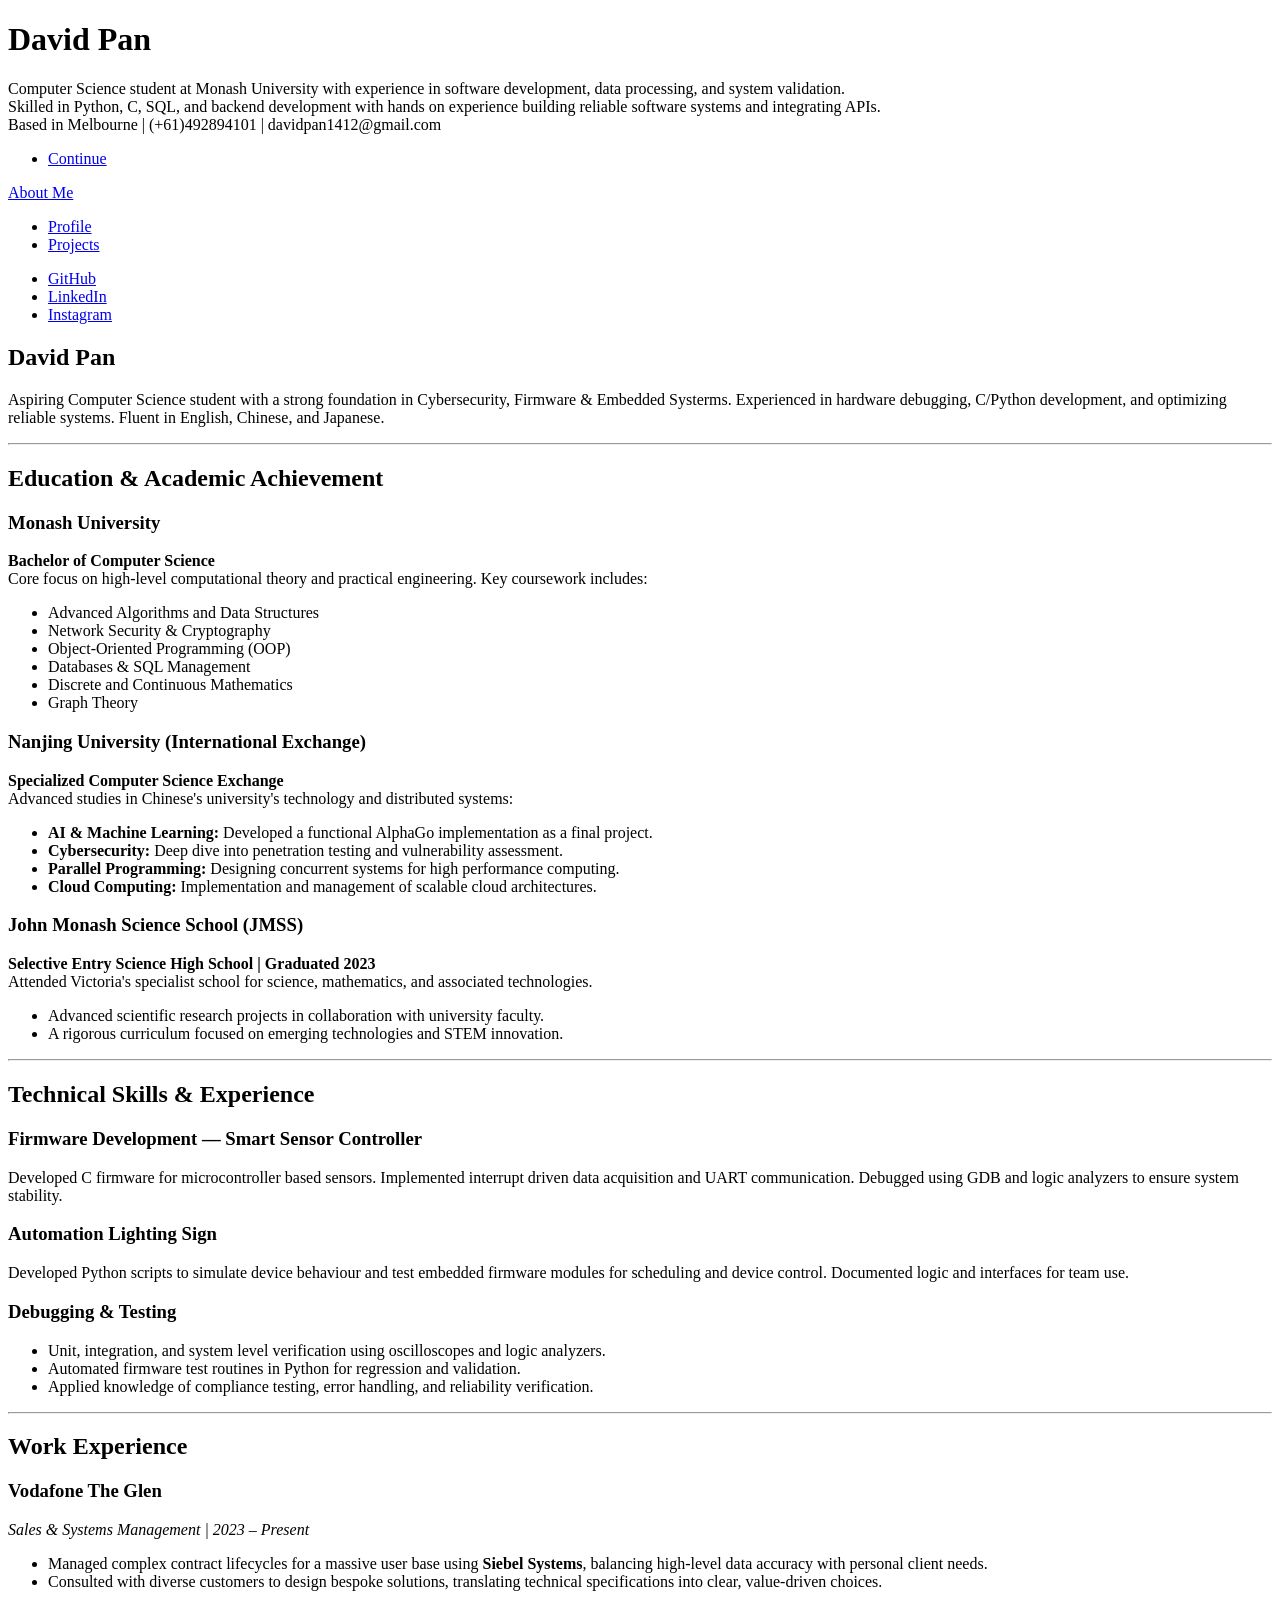
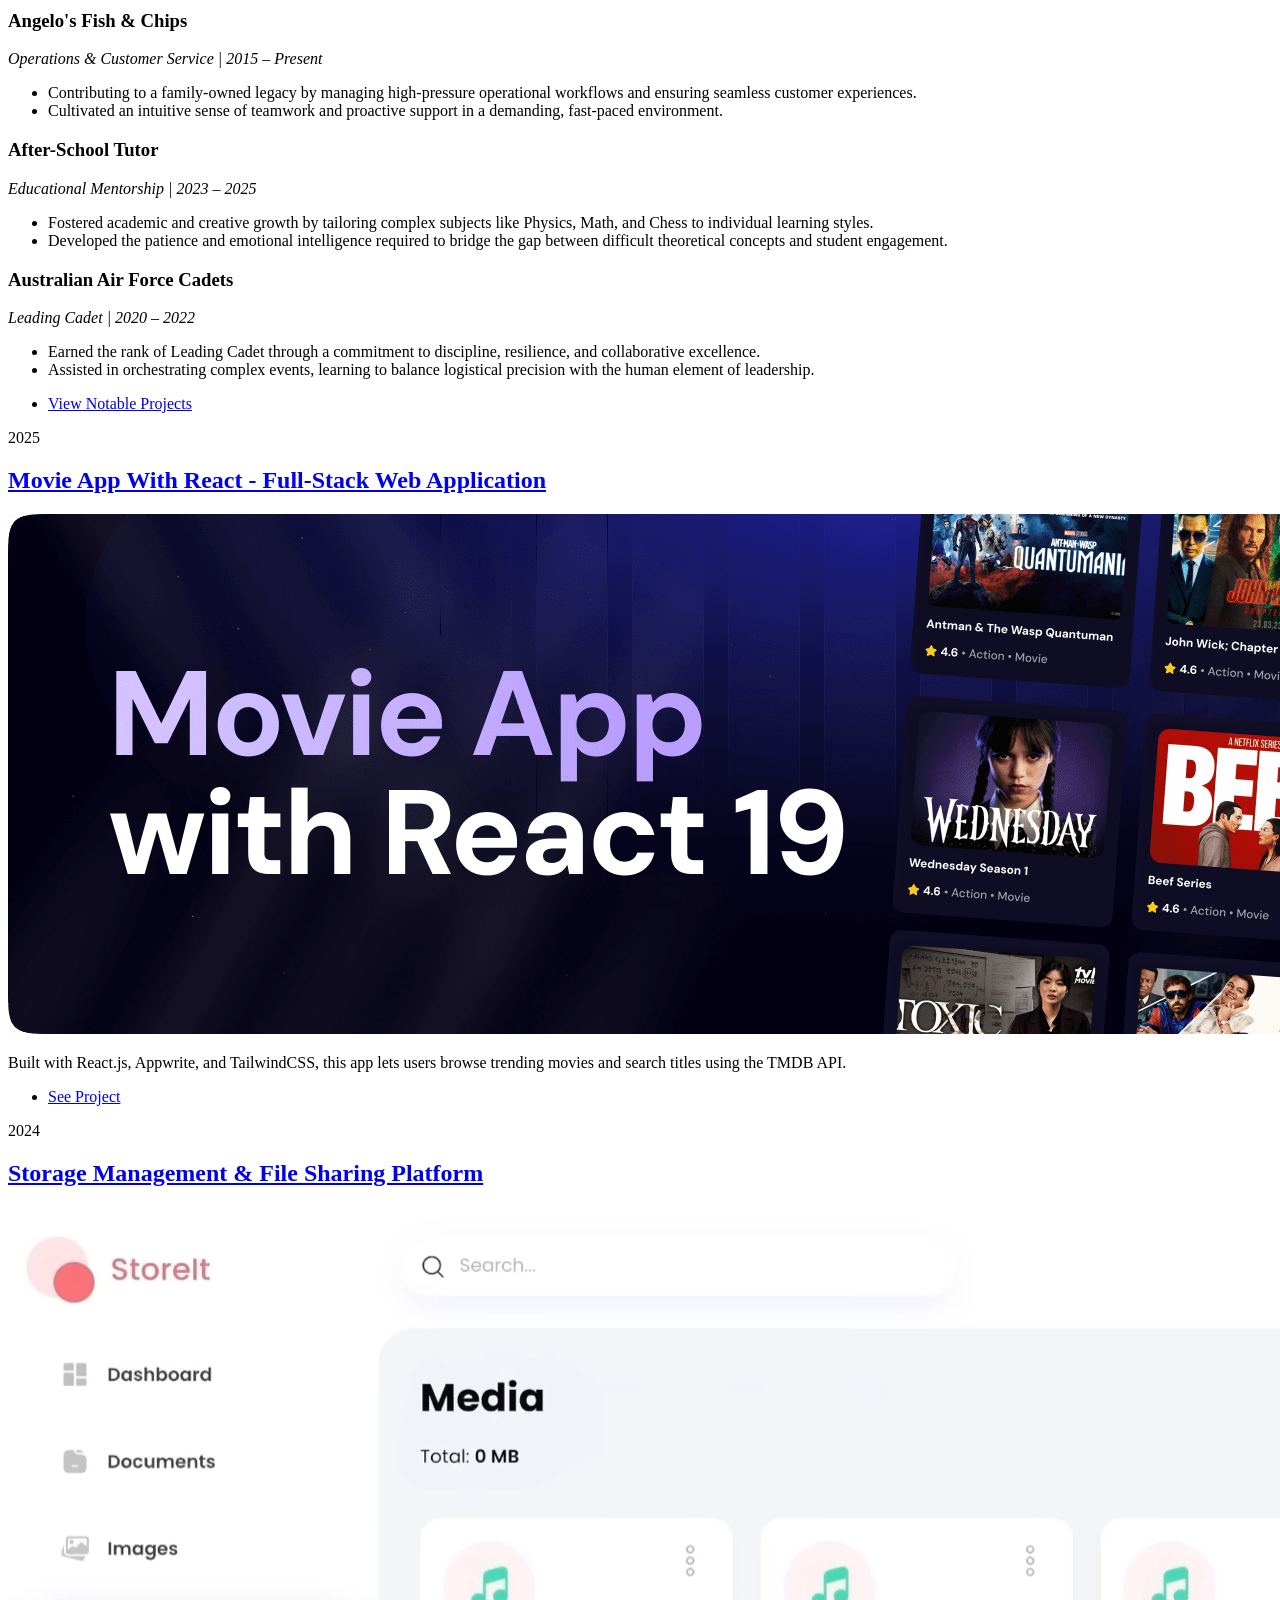
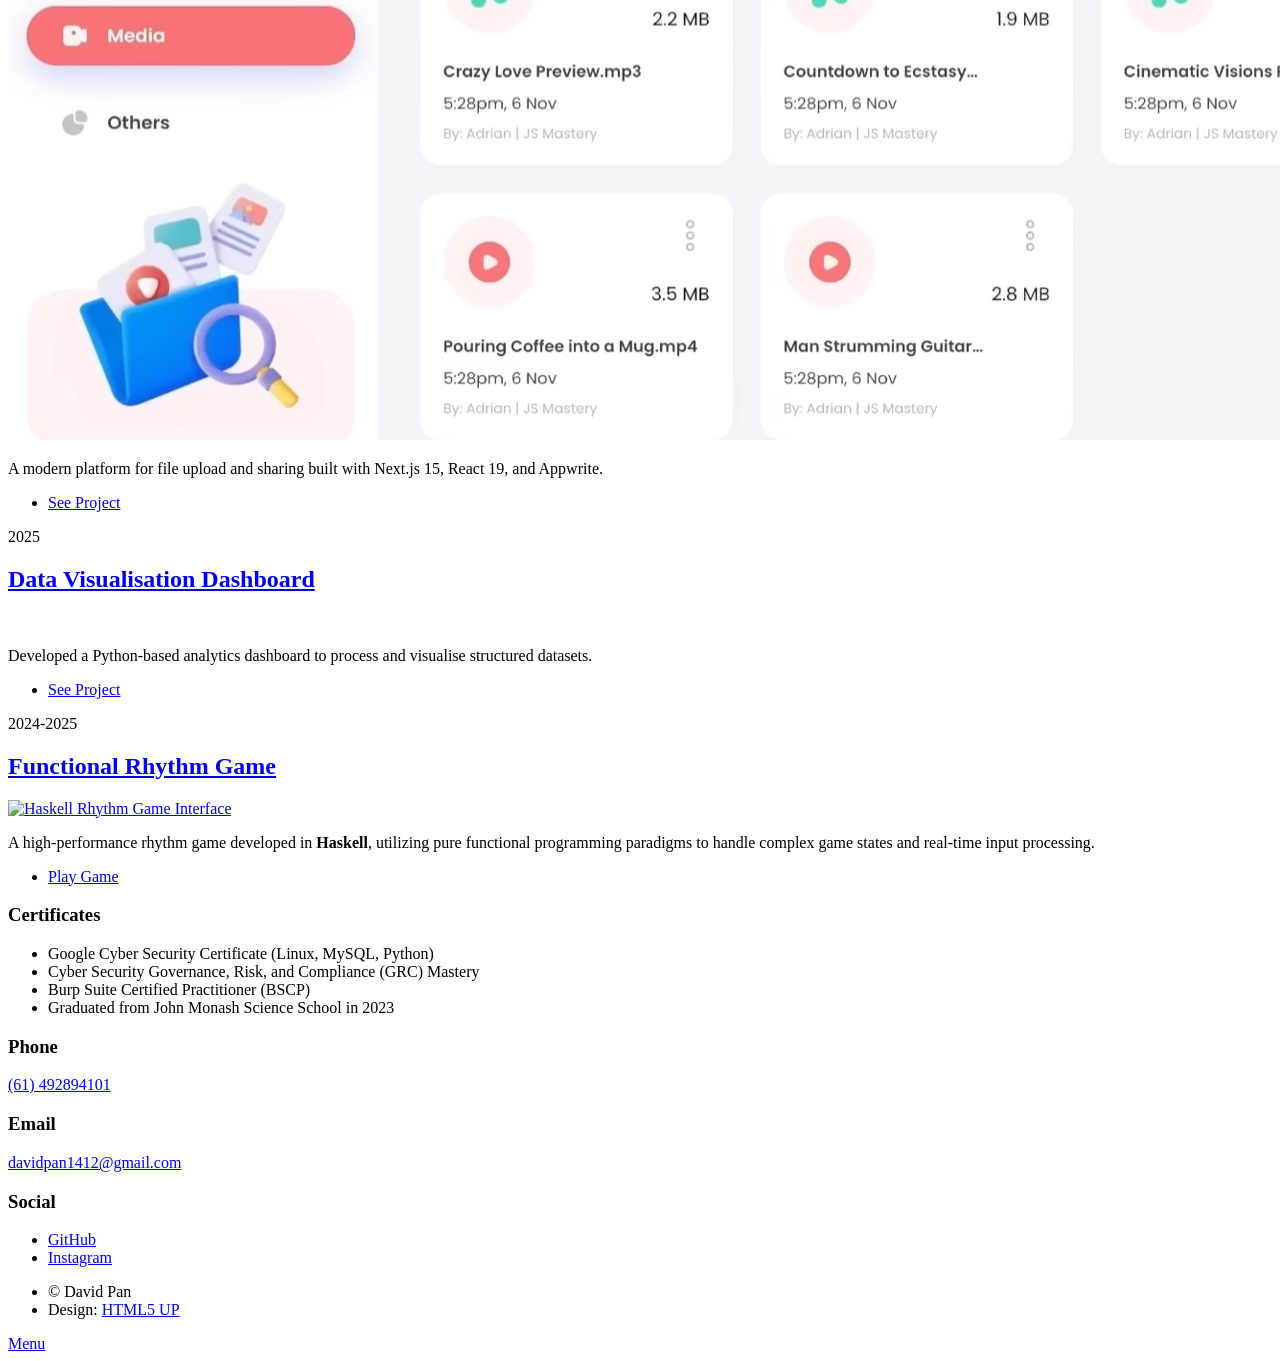
==== commit d390af12: "Changes to rhythm game project image" ====
--- a/index.html
+++ b/index.html
@@ -15,9 +15,9 @@
                         <h1>David Pan</h1>
                         <p>Computer Science student at Monash University with experience in 
                         software development, data processing, and system validation.<br />
-                        Skilled in Python, C, SQL, and backend development with hands-on 
+                        Skilled in Python, C, SQL, and backend development with hands on 
                         experience building reliable software systems and integrating APIs.<br />
-                        Based in Melbourne | 0492894101 | davidpan1412@gmail.com</p>
+                        Based in Melbourne | (+61)492894101 | davidpan1412@gmail.com</p>
                         <ul class="actions">
                             <li><a href="#header" class="button icon solid solo fa-arrow-down scrolly">Continue</a></li>
                         </ul>
@@ -31,40 +31,72 @@
                         <ul class="links">
                             <li class="active"><a href="index.html">Profile</a></li>
                             <li><a href="generic.html">Projects</a></li>
-                            <!-- <li><a href="elements.html">Experience</a></li> -->
                         </ul>
 
-						<ul class="icons">
-							<li><a href="https://github.com/David-1412" class="icon brands fa-github" target="_blank" rel="noopener"><span class="label">GitHub</span></a></li>
-							<li><a href="https://www.linkedin.com/in/david-pan-84b446257/" class="icon brands fa-linkedin-in" target="_blank" rel="noopener"><span class="label">LinkedIn</span></a></li>
-							<li><a href="https://www.instagram.com/d.p_1412/?hl=en" class="icon brands fa-instagram" target="_blank" rel="noopener"><span class="label">Instagram</span></a></li>
-						</ul>
+                        <ul class="icons">
+                            <li><a href="https://github.com/David-1412" class="icon brands fa-github" target="_blank" rel="noopener"><span class="label">GitHub</span></a></li>
+                            <li><a href="https://www.linkedin.com/in/david-pan-84b446257/" class="icon brands fa-linkedin-in" target="_blank" rel="noopener"><span class="label">LinkedIn</span></a></li>
+                            <li><a href="https://www.instagram.com/d.p_1412/?hl=en" class="icon brands fa-instagram" target="_blank" rel="noopener"><span class="label">Instagram</span></a></li>
+                        </ul>
                     </nav>
 
                 <div id="main">
 
                         <article class="post featured">
                                 <header class="major">
-                                    <span class="date">Computer Science & Cybersecurity</span>
+                                    <span class="date"></span>
                                     <h2>David Pan</h2>
-                                    <p>Aspiring Firmware Systems student with a strong foundation in computer science. Experienced in hardware debugging, C/Python development, and optimizing reliable systems. Fluent in English, Chinese, and Japanese.</p>
+                                    <p>Aspiring Computer Science student with a strong foundation in Cybersecurity, Firmware & Embedded Systerms. Experienced in hardware debugging, C/Python development, and optimizing reliable systems. Fluent in English, Chinese, and Japanese.</p>
                                 </header>
-                                <!-- <a href="#" class="image main"><img src="images/pic01.jpg" alt="Profile" /></a> -->
                                 
                                 <hr />
 
                                 <section style="text-align: left;">
+                                    <h2>Education & Academic Achievement</h2>
+                                    
+                                    <h3>Monash University</h3>
+                                    <p><strong>Bachelor of Computer Science</strong><br />
+                                    Core focus on high-level computational theory and practical engineering. Key coursework includes:</p>
+                                    <ul>
+                                        <li>Advanced Algorithms and Data Structures</li>
+                                        <li>Network Security & Cryptography</li>
+                                        <li>Object-Oriented Programming (OOP)</li>
+                                        <li>Databases & SQL Management</li>
+                                        <li>Discrete and Continuous Mathematics</li>
+                                        <li>Graph Theory</li>
+                                    </ul>
+
+                                    <h3>Nanjing University (International Exchange)</h3>
+                                    <p><strong>Specialized Computer Science Exchange</strong><br />
+                                    Advanced studies in Chinese's university's technology and distributed systems:</p>
+                                    <ul>
+                                        <li><strong>AI & Machine Learning:</strong> Developed a functional AlphaGo implementation as a final project.</li>
+                                        <li><strong>Cybersecurity:</strong> Deep dive into penetration testing and vulnerability assessment.</li>
+                                        <li><strong>Parallel Programming:</strong> Designing concurrent systems for high performance computing.</li>
+                                        <li><strong>Cloud Computing:</strong> Implementation and management of scalable cloud architectures.</li>
+                                    </ul>
+
+                                    <h3>John Monash Science School (JMSS)</h3>
+                                    <p><strong>Selective Entry Science High School | Graduated 2023</strong><br />
+                                    Attended Victoria's specialist school for science, mathematics, and associated technologies.</p>
+                                    <ul>
+                                        <li>Advanced scientific research projects in collaboration with university faculty.</li>
+                                        <li>A rigorous curriculum focused on emerging technologies and STEM innovation.</li>
+                                    </ul>
+
+                                    <hr />
+
                                     <h2>Technical Skills & Experience</h2>
                                     
                                     <h3>Firmware Development — Smart Sensor Controller</h3>
-                                    <p>Developed C firmware for microcontroller-based sensors. Implemented interrupt-driven data acquisition and UART communication. Debugged using GDB and logic analyzers to ensure system stability.</p>
+                                    <p>Developed C firmware for microcontroller based sensors. Implemented interrupt driven data acquisition and UART communication. Debugged using GDB and logic analyzers to ensure system stability.</p>
 
                                     <h3>Automation Lighting Sign</h3>
                                     <p>Developed Python scripts to simulate device behaviour and test embedded firmware modules for scheduling and device control. Documented logic and interfaces for team use.</p>
 
                                     <h3>Debugging & Testing</h3>
                                     <ul>
-                                        <li>Unit, integration, and system-level verification using oscilloscopes and logic analyzers.</li>
+                                        <li>Unit, integration, and system level verification using oscilloscopes and logic analyzers.</li>
                                         <li>Automated firmware test routines in Python for regression and validation.</li>
                                         <li>Applied knowledge of compliance testing, error handling, and reliability verification.</li>
                                     </ul>
@@ -73,23 +105,42 @@
 
                                     <h2 id="experience">Work Experience</h2>
                                     
-                                    <article>
+                        <article>
                                         <h3>Vodafone The Glen</h3>
-                                        <p><em>Sales & Systems Management | 2023 – 2025</em><br />
-                                        Managed Siebel systems for user contracts and inventory. Developed advertisements to drive brand visibility and sales.</p>
+                                        <p><em>Sales & Systems Management | 2023 – Present</em></p>
+                                        <ul>
+                                            <li>Managed complex contract lifecycles for a massive user base using <strong>Siebel Systems</strong>, balancing high-level data accuracy with personal client needs.</li>
+                                            <li>Consulted with diverse customers to design bespoke solutions, translating technical specifications into clear, value-driven choices.</li>
+                                        </ul>
                                     </article>
 
                                     <article>
                                         <h3>Angelo's Fish & Chips</h3>
-                                        <p><em>Operations & Customer Service | 2015 – Present</em><br />
-                                        Maintaining operational efficiency and customer order management in a fast-paced environment.</p>
+                                        <p><em>Operations & Customer Service | 2015 – Present</em></p>
+                                        <ul>
+                                            <li>Contributing to a family-owned legacy by managing high-pressure operational workflows and ensuring seamless customer experiences.</li>
+                                            <li>Cultivated an intuitive sense of teamwork and proactive support in a demanding, fast-paced environment.</li>
+                                        </ul>
+                                    </article>
+
+                                    <article>
+                                        <h3>After-School Tutor</h3>
+                                        <p><em>Educational Mentorship | 2023 – 2025</em></p>
+                                        <ul>
+                                            <li>Fostered academic and creative growth by tailoring complex subjects like Physics, Math, and Chess to individual learning styles.</li>
+                                            <li>Developed the patience and emotional intelligence required to bridge the gap between difficult theoretical concepts and student engagement.</li>
+                                        </ul>
                                     </article>
 
                                     <article>
                                         <h3>Australian Air Force Cadets</h3>
-                                        <p><em>Leading Cadet | 2020 – 2022</em><br />
-                                        Developed discipline and leadership through training exercises and community engagement initiatives.</p>
-                                    </article>
+                                        <p><em>Leading Cadet | 2020 – 2022</em></p>
+                                        <ul>
+                                            <li>Earned the rank of Leading Cadet through a commitment to discipline, resilience, and collaborative excellence.</li>
+                                            <li>Assisted in orchestrating complex events, learning to balance logistical precision with the human element of leadership.</li>
+                                        </ul>
+                                    </article>
+                                </section>
                                 </section>
 
                                 <ul class="actions special">
@@ -98,47 +149,29 @@
                             </article>
 
                         <section class="posts" id="projects">
-								<article>
-									<header>
-										<span class="date">2025</span>
-										<h2><a href="#">Movie App With React - Full-Stack Web Application</a></h2>
-									</header>
-									<a href="#" class="image fit"><img src="images/pic02.jpg" alt="Movie App Screenshot" /></a>
-									<p>
-										Built with React.js for the user interface, Appwrite for backend services, and styled with TailwindCSS, this Movie App lets users browse trending movies, search titles, and explore content using the TMDB API. It features a responsive layout and a sleek, modern design.
-									</p>
-									<ul>
-										<li>Search a wide range of movies. </li>
-										<li>Displays trending movies using dynamic algorithm.</li>
-										<li>A user friendly interface. </li>
-										<li>Reusability for scalable development.</li>
-									</ul>
-									<ul class="actions special">
-										<li><a href="#" class="button">See Project</a></li>
-									</ul>
-								</article>
-
-
-								<article>
-									<header>
-										<span class="date">2024</span>
-										<h2><a href="#">Storage Management & File Sharing Platform</a></h2>
-									</header>
-									<a href="#" class="image fit"><img src="images/pic03.jpg" alt="Storage Platform Screenshot" /></a>
-									<p>
-										A modern platform for effortless file upload, organization, and sharing. Built with Next.js 15, React 19, Appwrite, and TailwindCSS. Features include user authentication, file uploads, management, downloads, sharing, dashboard analytics, global search, sorting, and a responsive minimalist UI.
-									</p>
-									<ul>
-										<li>User authentication with Appwrite</li>
-										<li>Upload, view, rename, delete, and download files</li>
-										<li>Share files with others for collaboration</li>
-										<li>Dashboard with storage insights and recent uploads</li>
-										<li>Global search and sorting options</li>
-									</ul>
-									<ul class="actions special">
-										<li><a href="#" class="button">See Project</a></li>
-									</ul>
-								</article>
+                                <article>
+                                    <header>
+                                        <span class="date">2025</span>
+                                        <h2><a href="#">Movie App With React - Full-Stack Web Application</a></h2>
+                                    </header>
+                                    <a href="#" class="image fit"><img src="images/pic02.jpg" alt="Movie App Screenshot" /></a>
+                                    <p>Built with React.js, Appwrite, and TailwindCSS, this app lets users browse trending movies and search titles using the TMDB API.</p>
+                                    <ul class="actions special">
+                                        <li><a href="https://davidpan-react-movie.io/" class="button">See Project</a></li>
+                                    </ul>
+                                </article>
+
+                                <article>
+                                    <header>
+                                        <span class="date">2024</span>
+                                        <h2><a href="#">Storage Management & File Sharing Platform</a></h2>
+                                    </header>
+                                    <a href="#" class="image fit"><img src="images/pic03.jpg" alt="Storage Platform Screenshot" /></a>
+                                    <p>A modern platform for file upload and sharing built with Next.js 15, React 19, and Appwrite.</p>
+                                    <ul class="actions special">
+                                        <li><a href="#" class="button">See Project</a></li>
+                                    </ul>
+                                </article>
 
                                 <article>
                                     <header>
@@ -146,22 +179,27 @@
                                         <h2><a href="#">Data Visualisation Dashboard</a></h2>
                                     </header>
                                     <a href="#" class="image fit"><img src="images/pic04.jpg" alt="" /></a>
-                                    <p>Developed a Python-based analytics dashboard to process and visualise structured datasets, supporting exploratory analysis and insight generation.</p>
+                                    <p>Developed a Python-based analytics dashboard to process and visualise structured datasets.</p>
                                     <ul class="actions special">
                                         <li><a href="#" class="button">See Project</a></li>
                                     </ul>
                                 </article>
 
                                 <article>
-                                    <header>
-                                        <span class="date">2023-2024</span>
-                                        <h2><a href="#">Console Applications</a></h2>
-                                    </header>
-                                    <a href="#" class="image fit"><img src="images/pic05.jpg" alt="" /></a>
-                                    <p>Built multiple Python and Java console applications implementing data structures and algorithms including binary search, recursion, and dynamic programming.</p>
-                                    <ul class="actions special">
-                                        <li><a href="#" class="button">See Project</a></li>
-                                    </ul>
+                            <header>
+                                <span class="date">2024-2025</span>
+                                <h2><a href="https://david-1412.github.io/rhythm-game-project/">Functional Rhythm Game</a></h2>
+                            </header>
+                            <a href="https://david-1412.github.io/rhythm-game-project/" class="image fit">
+                                <img src="images/rhythm_game_screenshot.jpg" alt="Haskell Rhythm Game Interface" />
+                            </a>
+                            <p>
+                                A high-performance rhythm game developed in <strong>Haskell</strong>, utilizing pure functional 
+                                programming paradigms to handle complex game states and real-time input processing.
+                            </p>
+                            <ul class="actions special">
+                                <li><a href="https://david-1412.github.io/rhythm-game-project/" class="button">Play Game</a></li>
+                            </ul>
                                 </article>
                             </section>
 
@@ -174,7 +212,7 @@
                                 <li>Google Cyber Security Certificate (Linux, MySQL, Python)</li>
                                 <li>Cyber Security Governance, Risk, and Compliance (GRC) Mastery</li>
                                 <li>Burp Suite Certified Practitioner (BSCP)</li>
-								<li>Graduated from John Monash Science School in 2023</li>
+                                <li>Graduated from John Monash Science School in 2023</li>
                             </ul>
                         </section>
                         <section class="split contact">
@@ -189,8 +227,8 @@
                             <section>
                                 <h3>Social</h3>
                                 <ul class="icons alt">
-                                    <li><a href="#" class="icon brands alt fa-github"><span class="label">GitHub</span></a></li>
-                                    <li><a href="#" class="icon brands alt fa-instagram"><span class="label">Instagram</span></a></li>
+                                    <li><a href="https://github.com/David-1412" class="icon brands alt fa-github"><span class="label">GitHub</span></a></li>
+                                    <li><a href="https://www.instagram.com/d.p_1412/?hl=en" class="icon brands alt fa-instagram"><span class="label">Instagram</span></a></li>
                                 </ul>
                             </section>
                         </section>
@@ -202,7 +240,7 @@
 
             </div>
 
-        <script src="assets/js/jquery.min.js"></script>
+            <script src="assets/js/jquery.min.js"></script>
             <script src="assets/js/jquery.scrollex.min.js"></script>
             <script src="assets/js/jquery.scrolly.min.js"></script>
             <script src="assets/js/browser.min.js"></script>
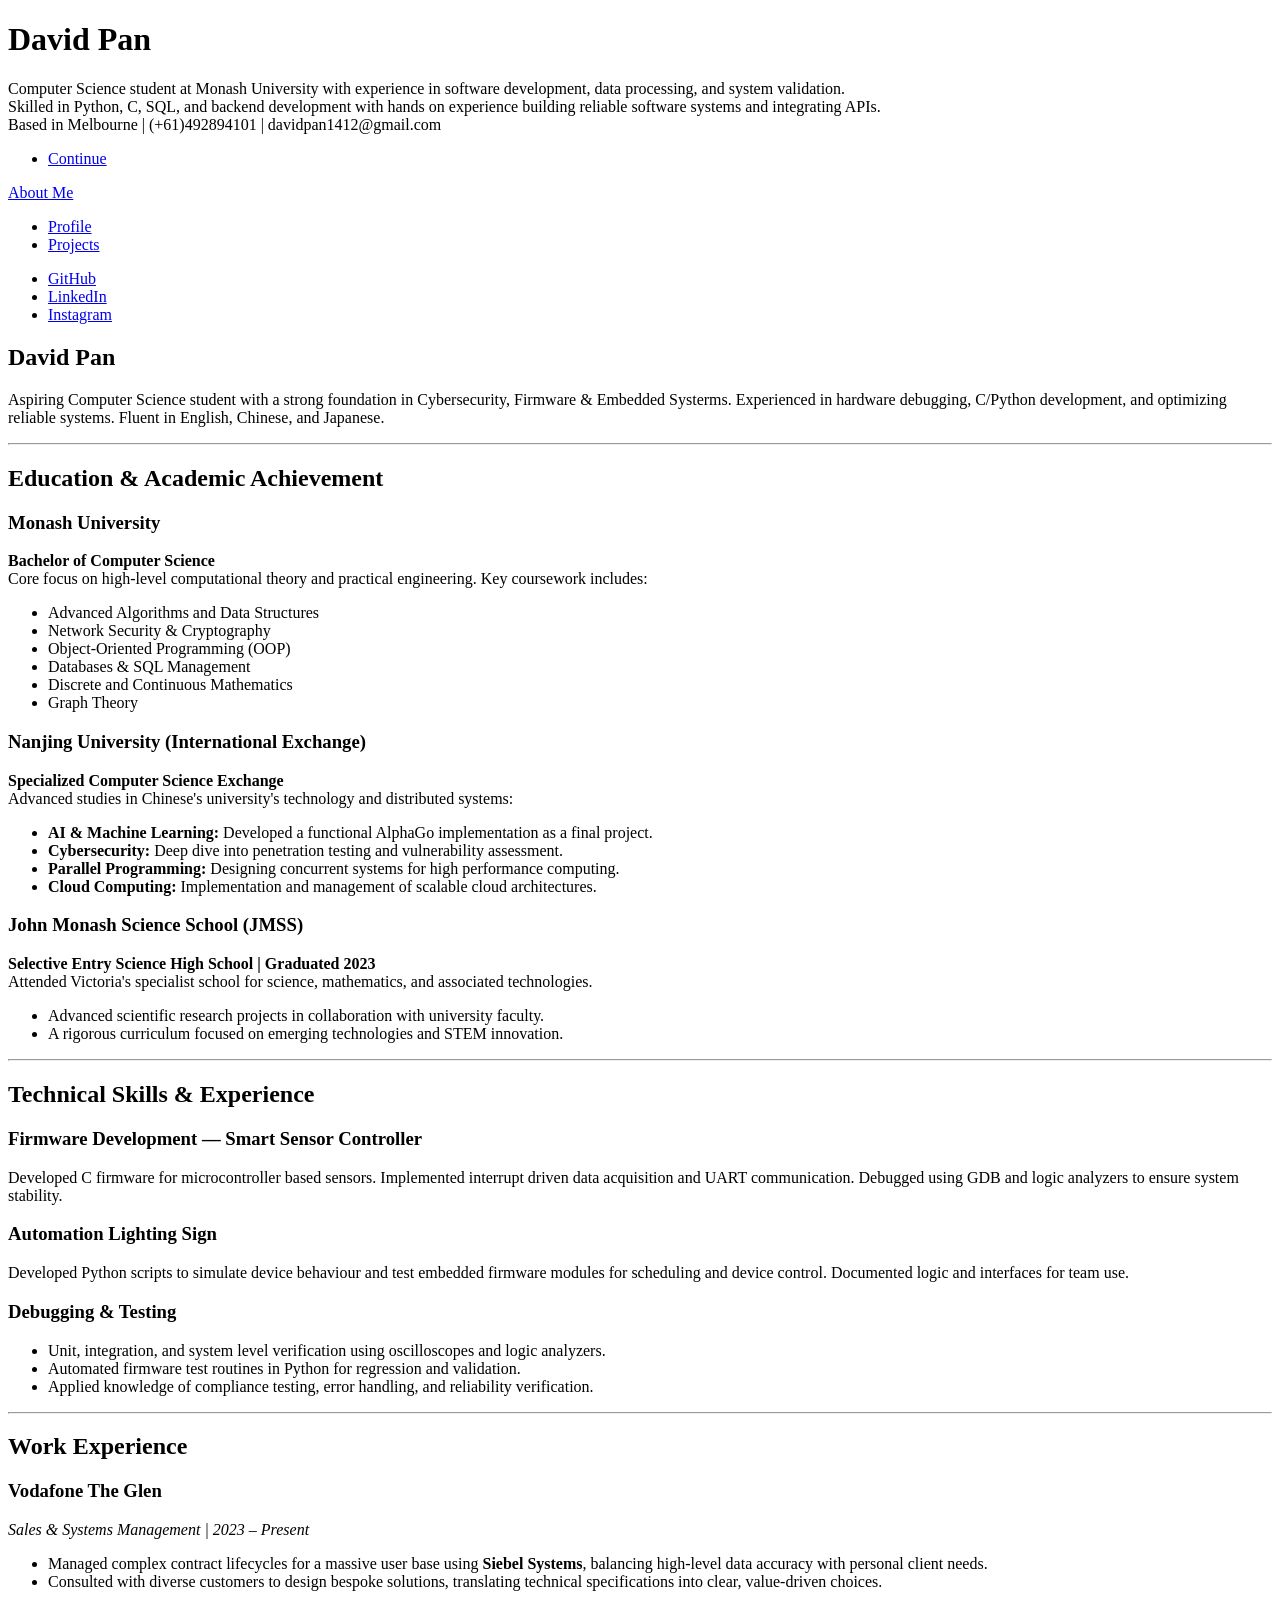
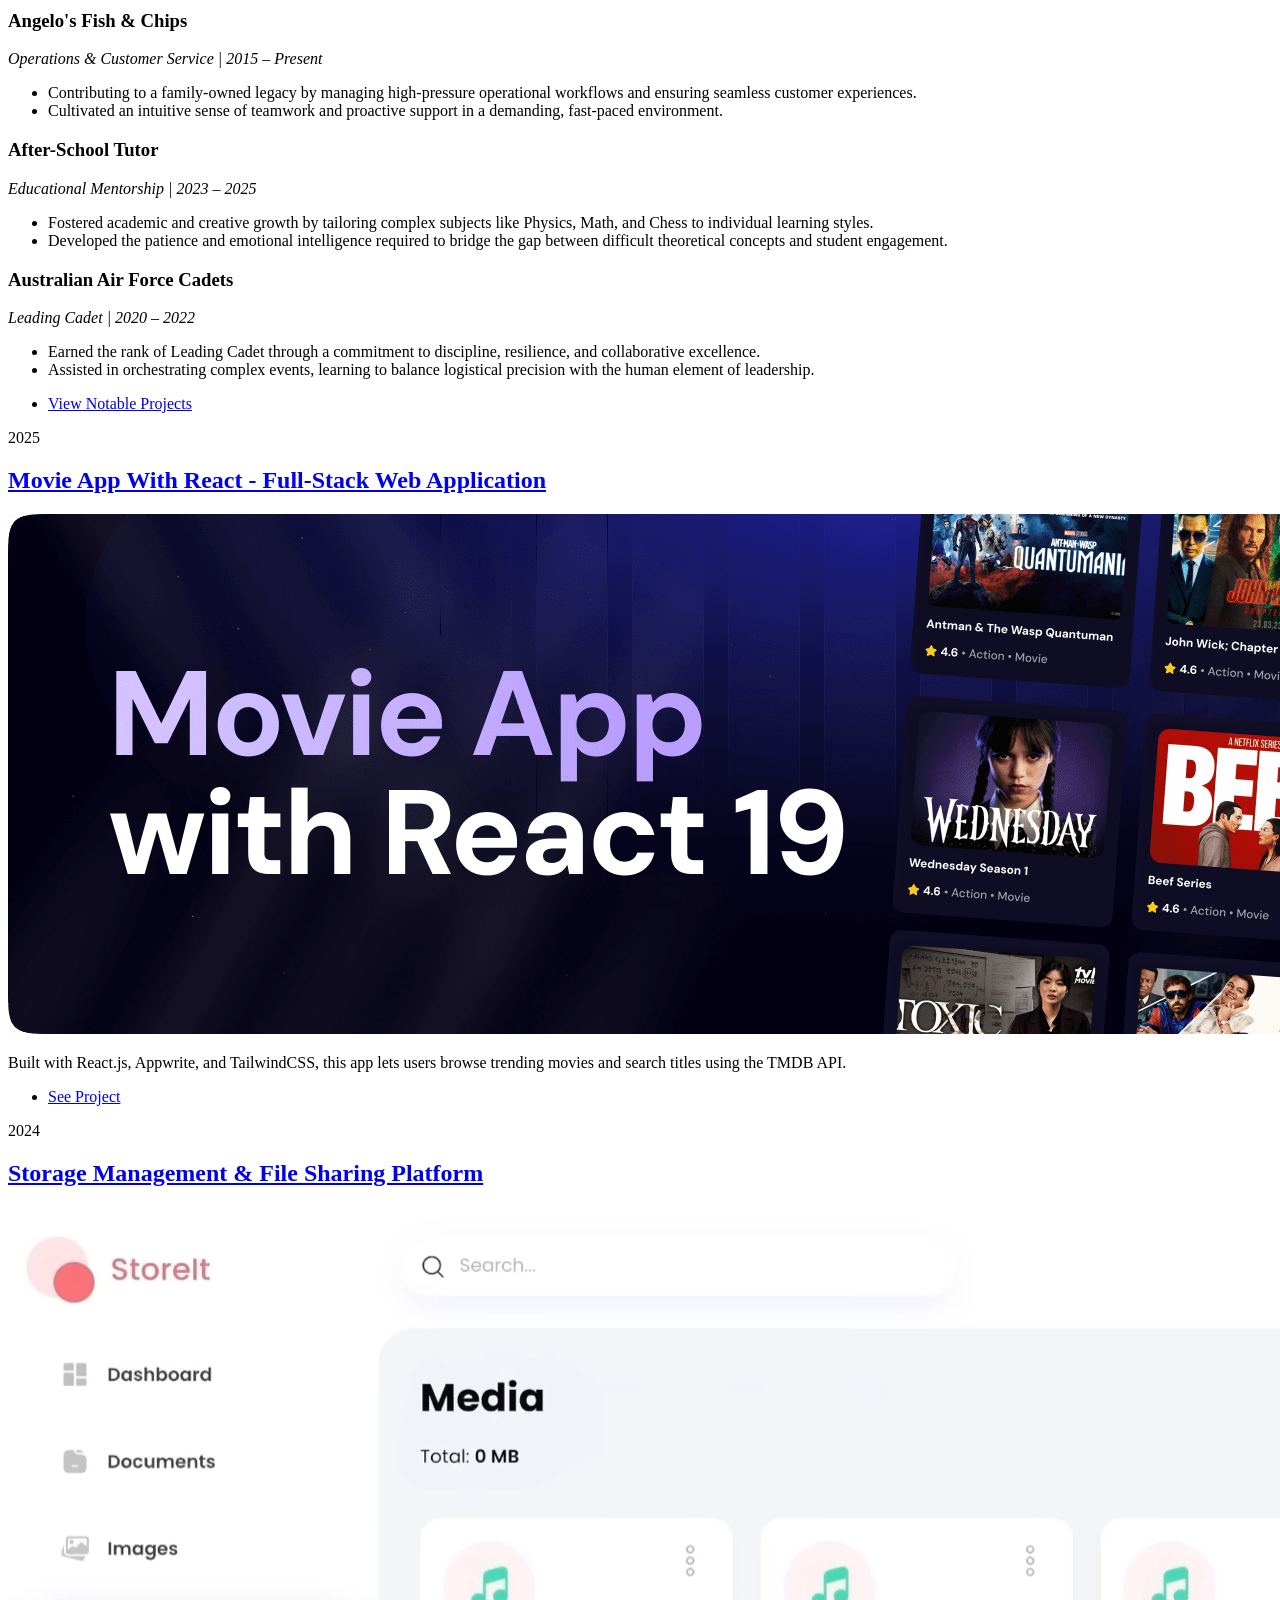
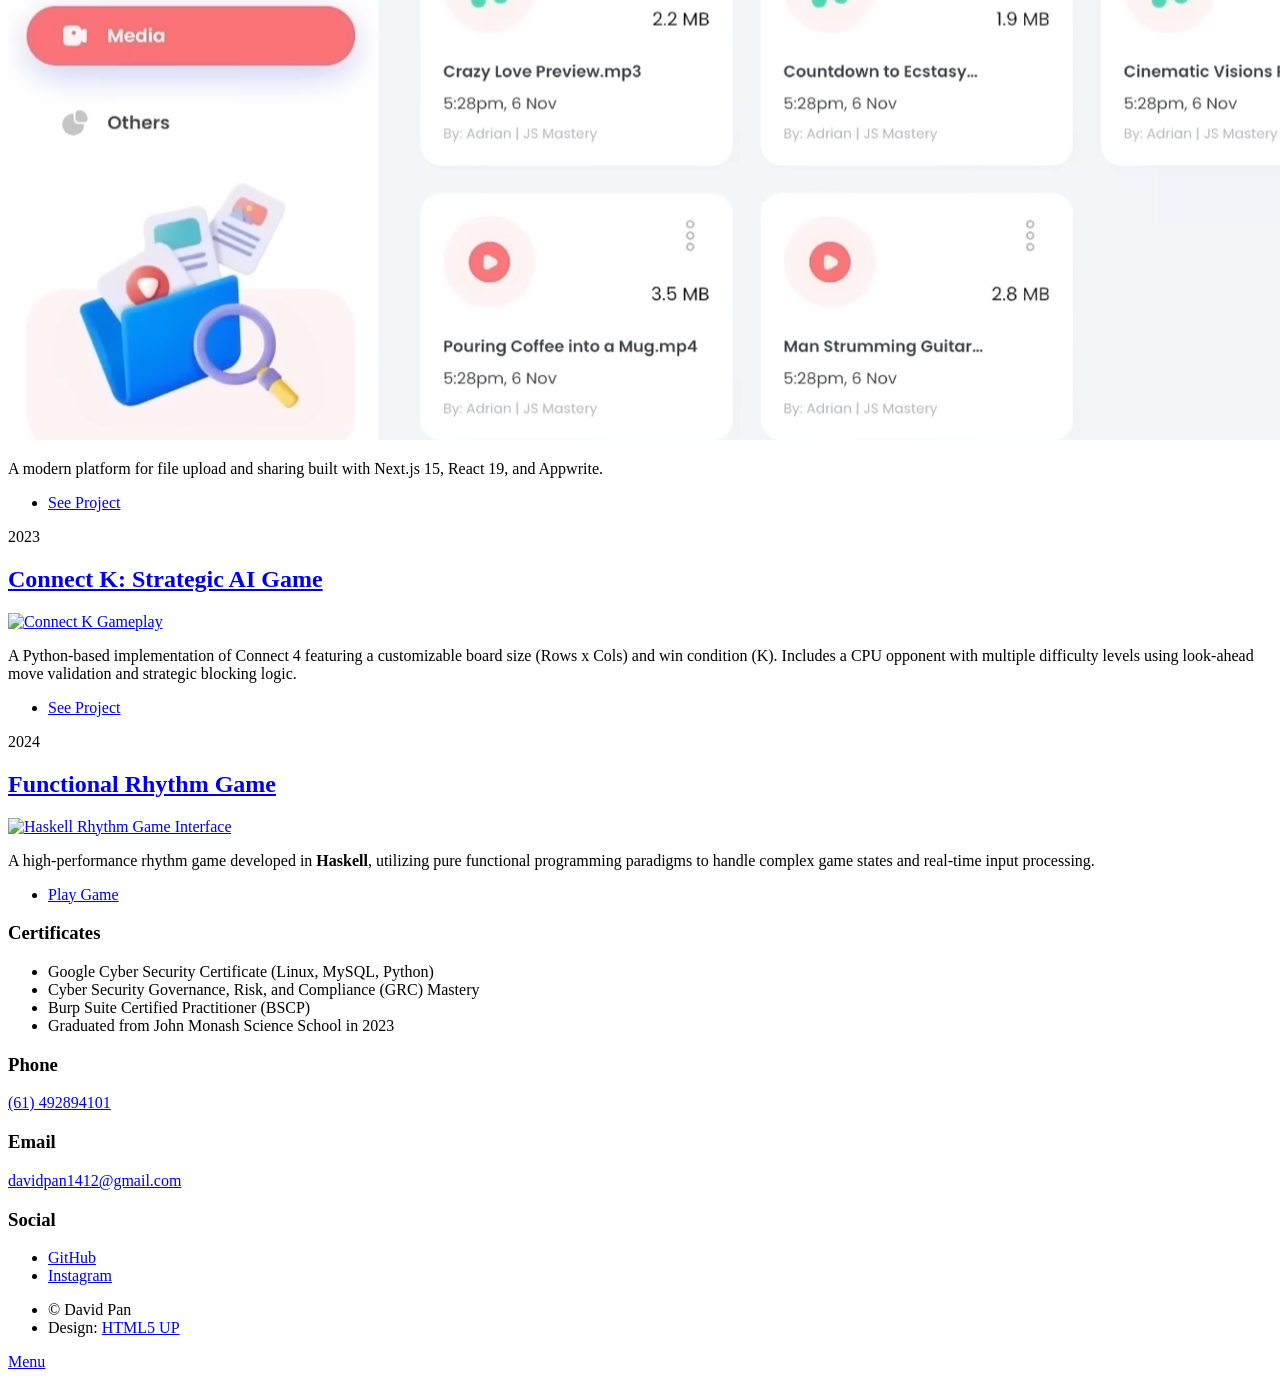
==== commit 625532a1: "adding connect 4 images" ====
--- a/index.html
+++ b/index.html
@@ -169,25 +169,25 @@
                                     <a href="#" class="image fit"><img src="images/pic03.jpg" alt="Storage Platform Screenshot" /></a>
                                     <p>A modern platform for file upload and sharing built with Next.js 15, React 19, and Appwrite.</p>
                                     <ul class="actions special">
-                                        <li><a href="#" class="button">See Project</a></li>
+                                        <li><a href="https://github.com/David-1412/File_Storage_Project" class="button">See Project</a></li>
                                     </ul>
                                 </article>
 
-                                <article>
-                                    <header>
-                                        <span class="date">2025</span>
-                                        <h2><a href="#">Data Visualisation Dashboard</a></h2>
-                                    </header>
-                                    <a href="#" class="image fit"><img src="images/pic04.jpg" alt="" /></a>
-                                    <p>Developed a Python-based analytics dashboard to process and visualise structured datasets.</p>
-                                    <ul class="actions special">
-                                        <li><a href="#" class="button">See Project</a></li>
-                                    </ul>
-                                </article>
+                        <article>
+                            <header>
+                                <span class="date">2023</span>
+                                <h2><a href="https://github.com/David-1412/Connect-4-k--Project">Connect K: Strategic AI Game</a></h2>
+                            </header>
+                            <a href="https://github.com/David-1412/Connect-4-k--Project" class="image fit"><img src="images/connect4_preview.jpg" alt="Connect K Gameplay" /></a>
+                            <p>A Python-based implementation of Connect 4 featuring a customizable board size (Rows x Cols) and win condition (K). Includes a CPU opponent with multiple difficulty levels using look-ahead move validation and strategic blocking logic.</p>
+                            <ul class="actions special">
+                                <li><a href="https://github.com/David-1412/Connect-4-k--Project" class="button">See Project</a></li>
+                            </ul>
+                        </article>
 
                                 <article>
                             <header>
-                                <span class="date">2024-2025</span>
+                                <span class="date">2024</span>
                                 <h2><a href="https://david-1412.github.io/rhythm-game-project/">Functional Rhythm Game</a></h2>
                             </header>
                             <a href="https://david-1412.github.io/rhythm-game-project/" class="image fit">
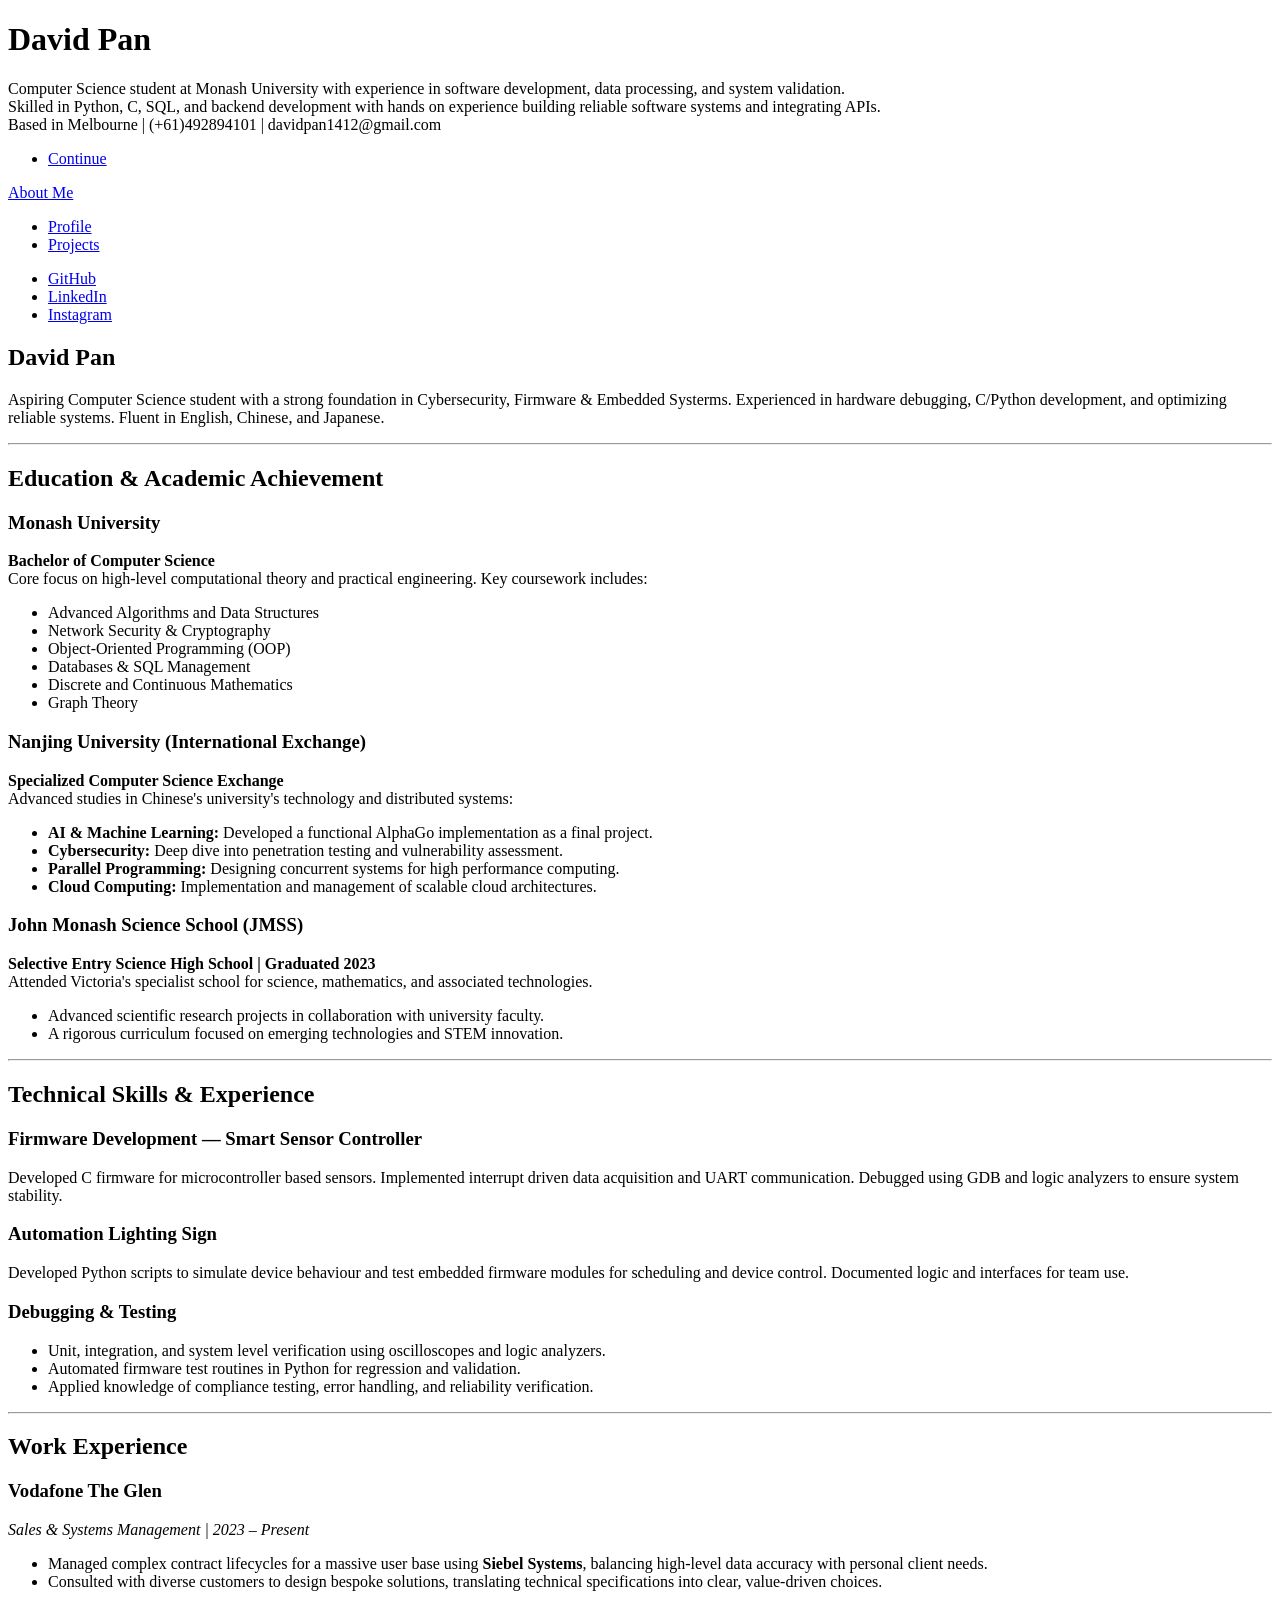
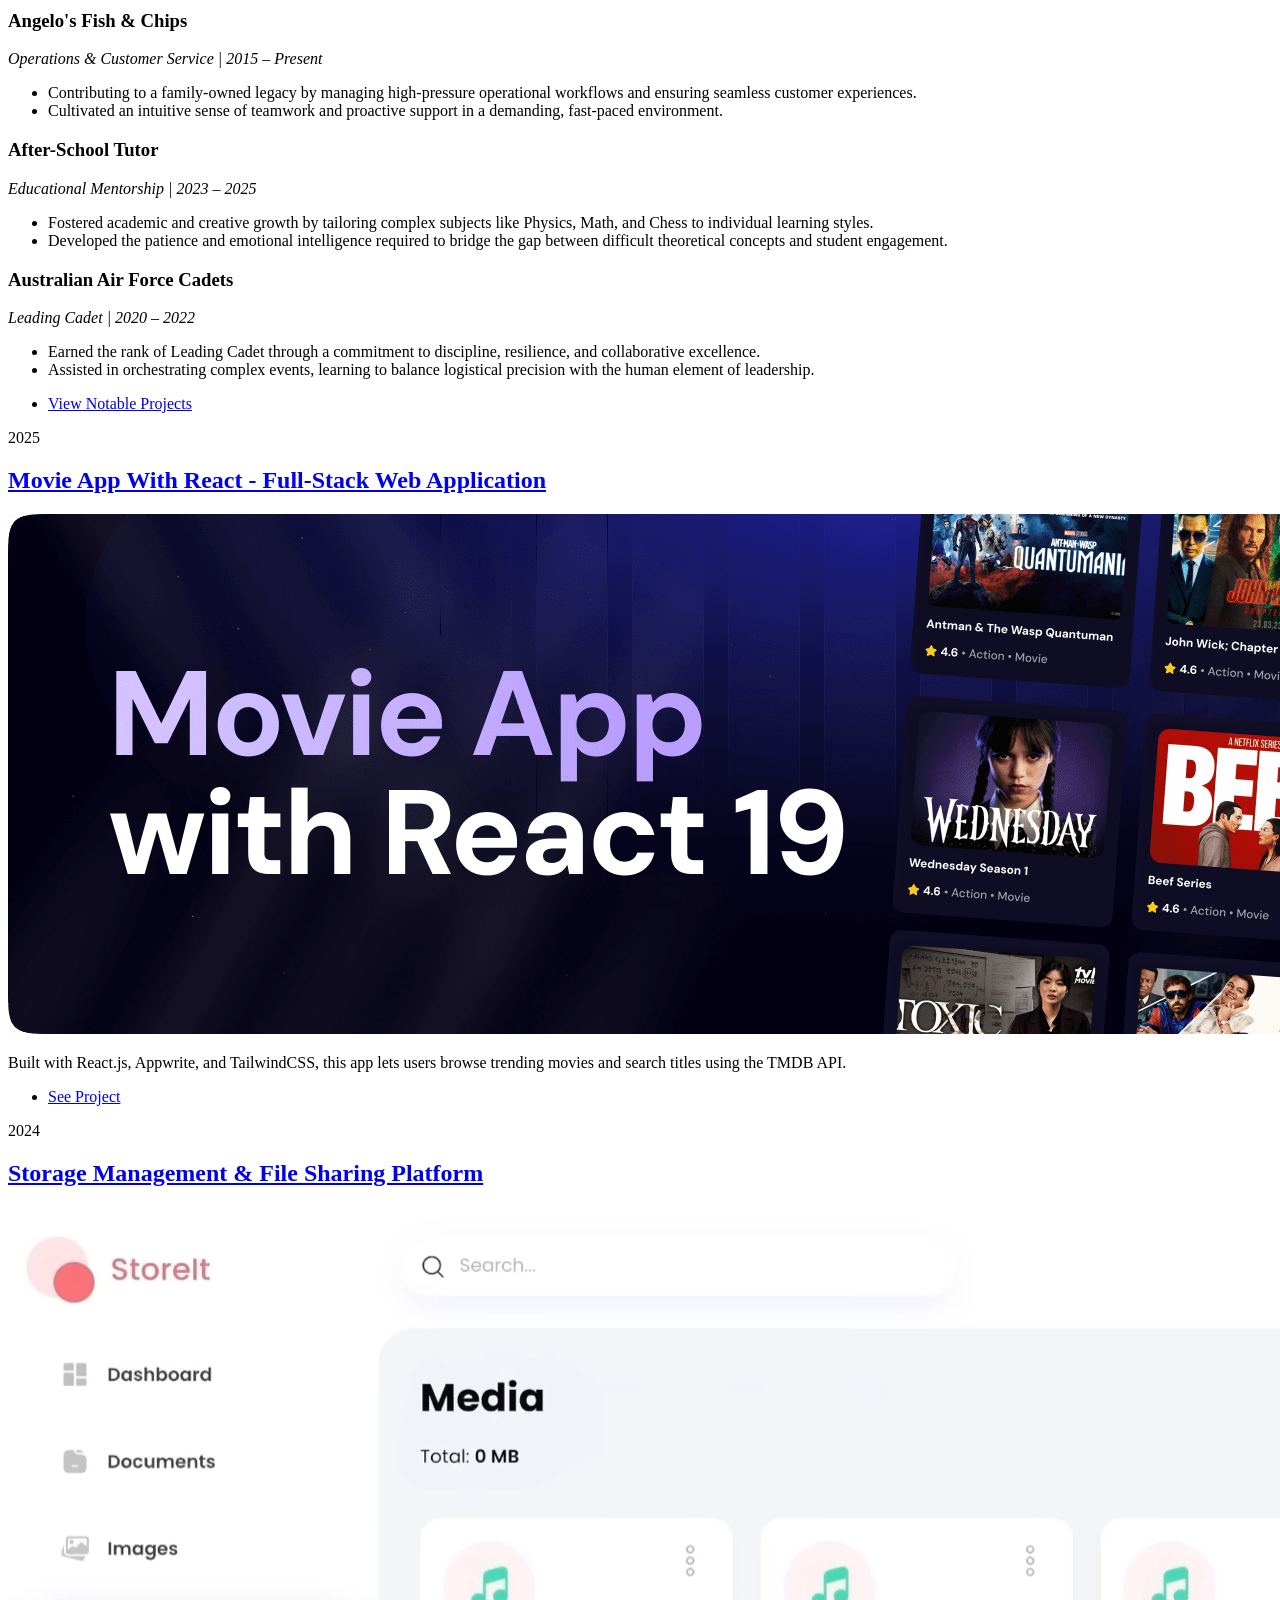
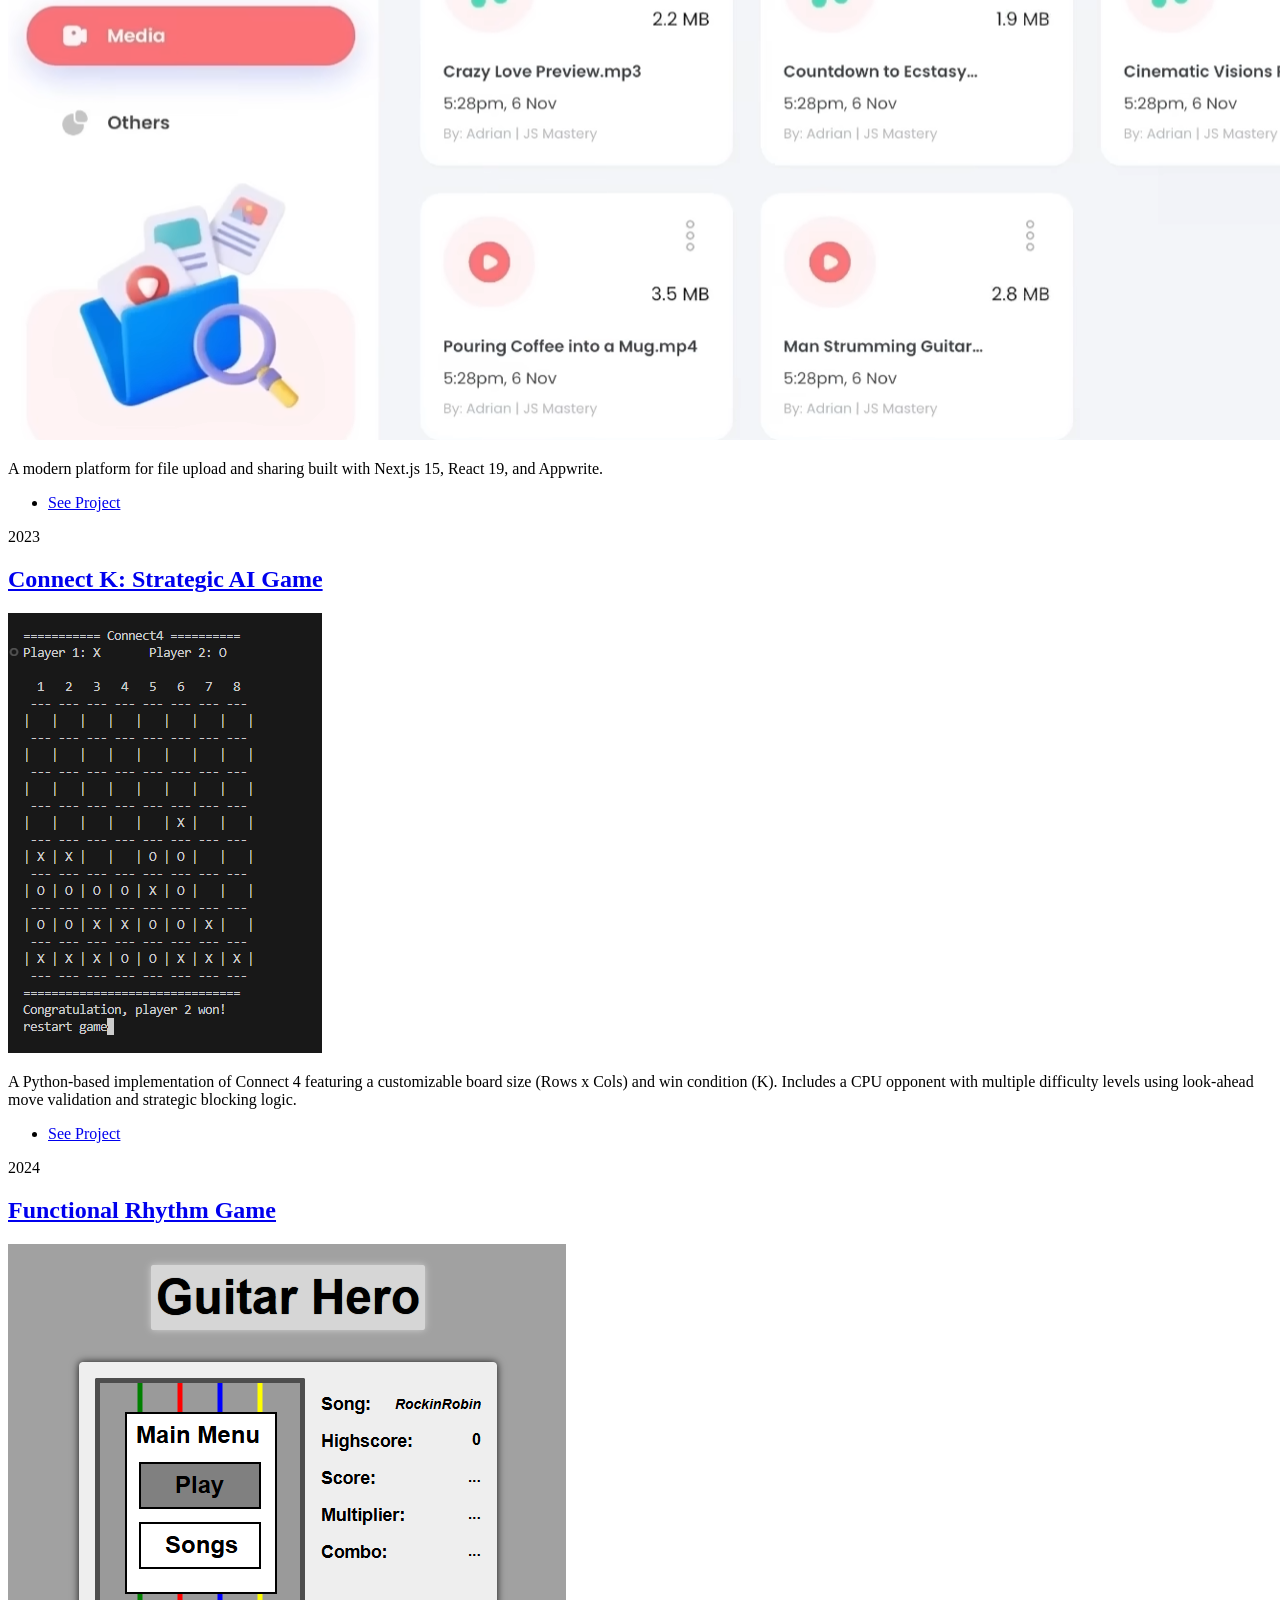
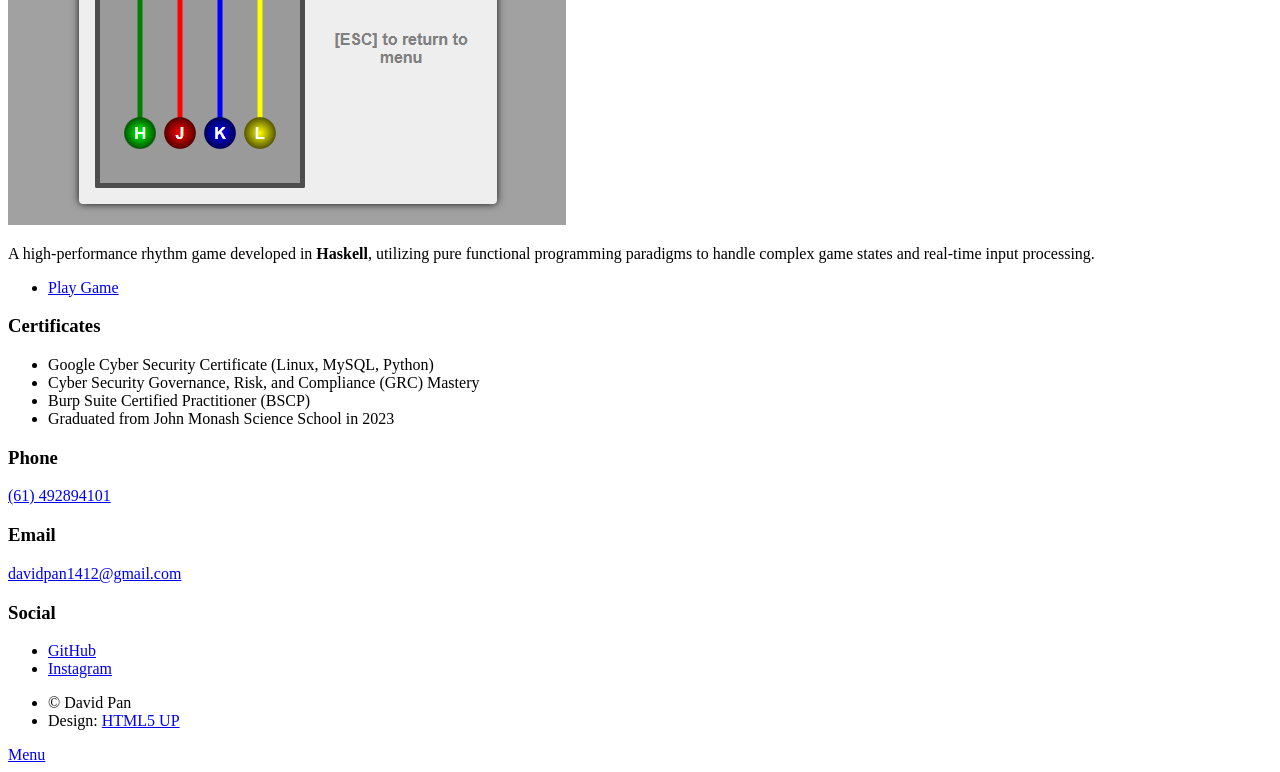
==== commit c2e08c91: "adding connect 4 images" ====
--- a/index.html
+++ b/index.html
@@ -178,7 +178,7 @@
                                 <span class="date">2023</span>
                                 <h2><a href="https://github.com/David-1412/Connect-4-k--Project">Connect K: Strategic AI Game</a></h2>
                             </header>
-                            <a href="https://github.com/David-1412/Connect-4-k--Project" class="image fit"><img src="images/connect4_preview.jpg" alt="Connect K Gameplay" /></a>
+                            <a href="https://github.com/David-1412/Connect-4-k--Project" class="image fit"><img src="images/pic04.jpg" alt="Connect K Gameplay" /></a>
                             <p>A Python-based implementation of Connect 4 featuring a customizable board size (Rows x Cols) and win condition (K). Includes a CPU opponent with multiple difficulty levels using look-ahead move validation and strategic blocking logic.</p>
                             <ul class="actions special">
                                 <li><a href="https://github.com/David-1412/Connect-4-k--Project" class="button">See Project</a></li>
@@ -191,7 +191,7 @@
                                 <h2><a href="https://david-1412.github.io/rhythm-game-project/">Functional Rhythm Game</a></h2>
                             </header>
                             <a href="https://david-1412.github.io/rhythm-game-project/" class="image fit">
-                                <img src="images/rhythm_game_screenshot.jpg" alt="Haskell Rhythm Game Interface" />
+                                <img src="images/pic05.jpg" alt="Haskell Rhythm Game Interface" />
                             </a>
                             <p>
                                 A high-performance rhythm game developed in <strong>Haskell</strong>, utilizing pure functional 
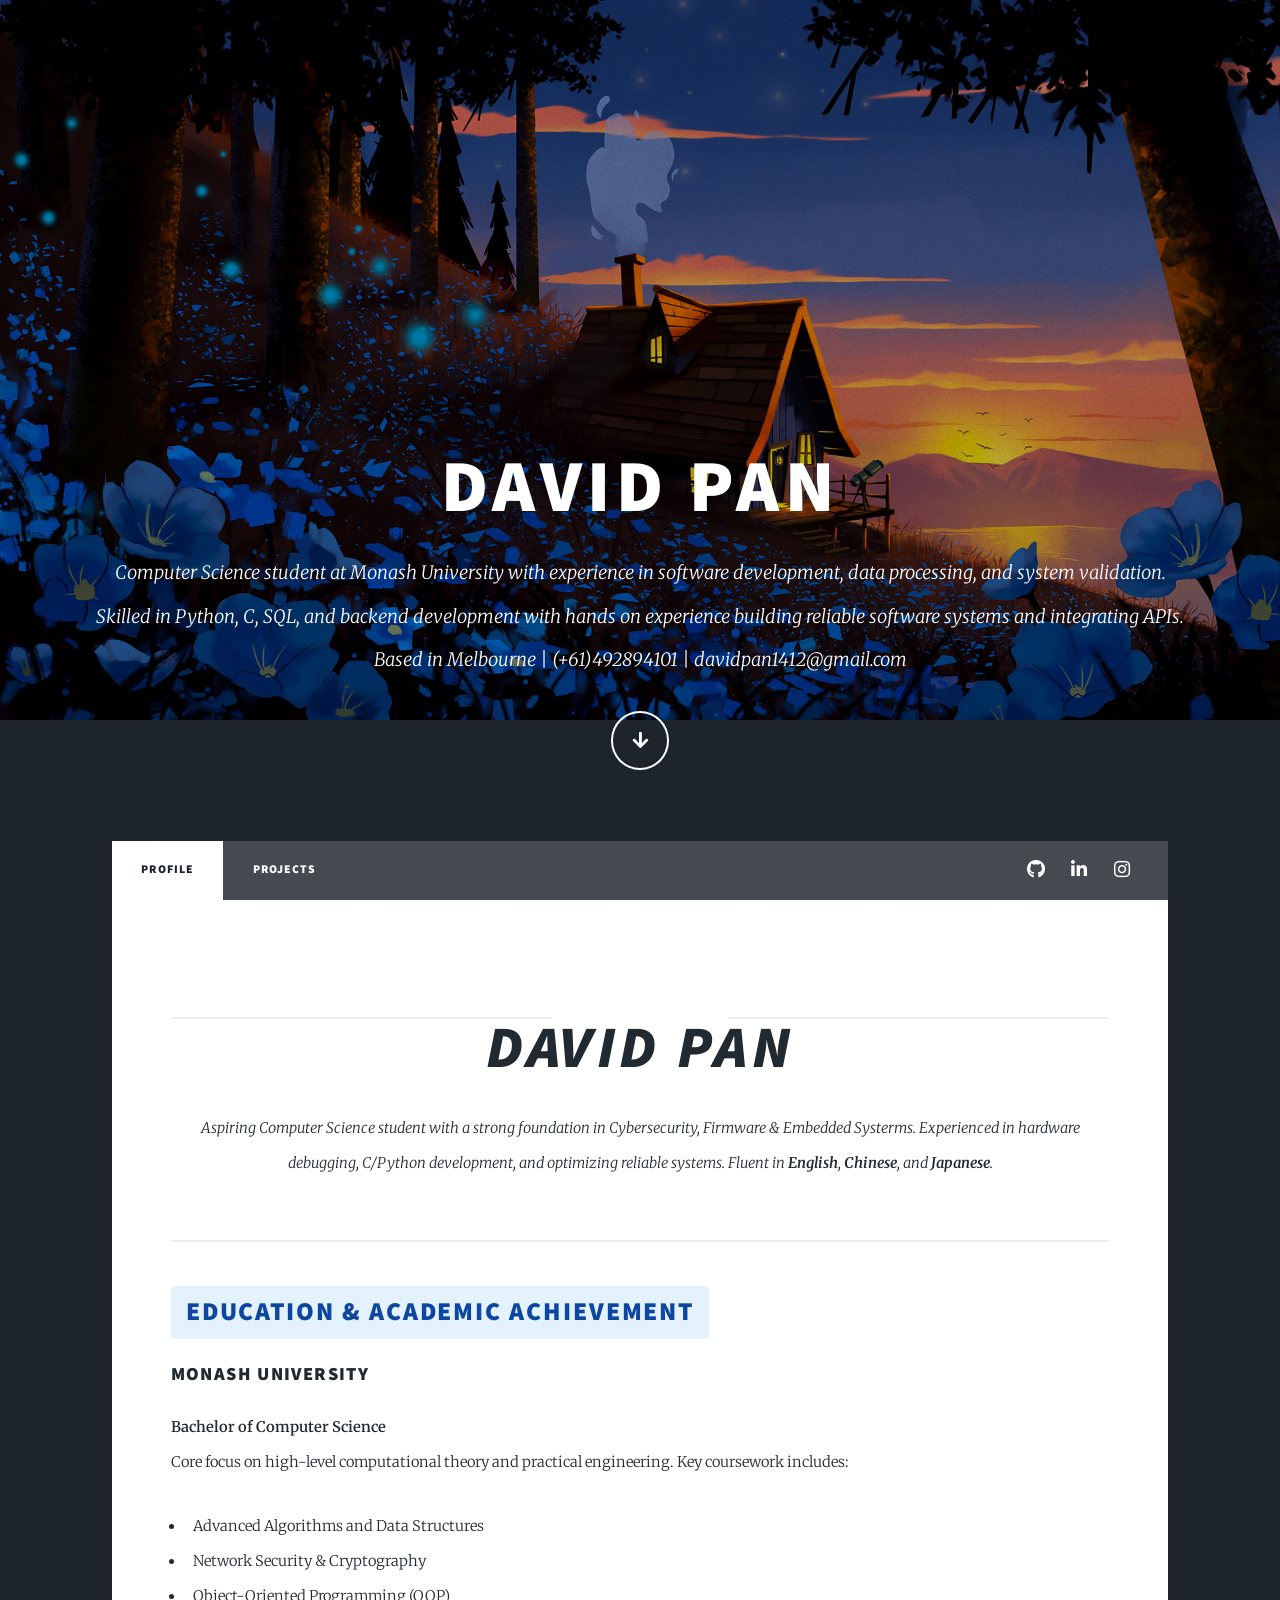
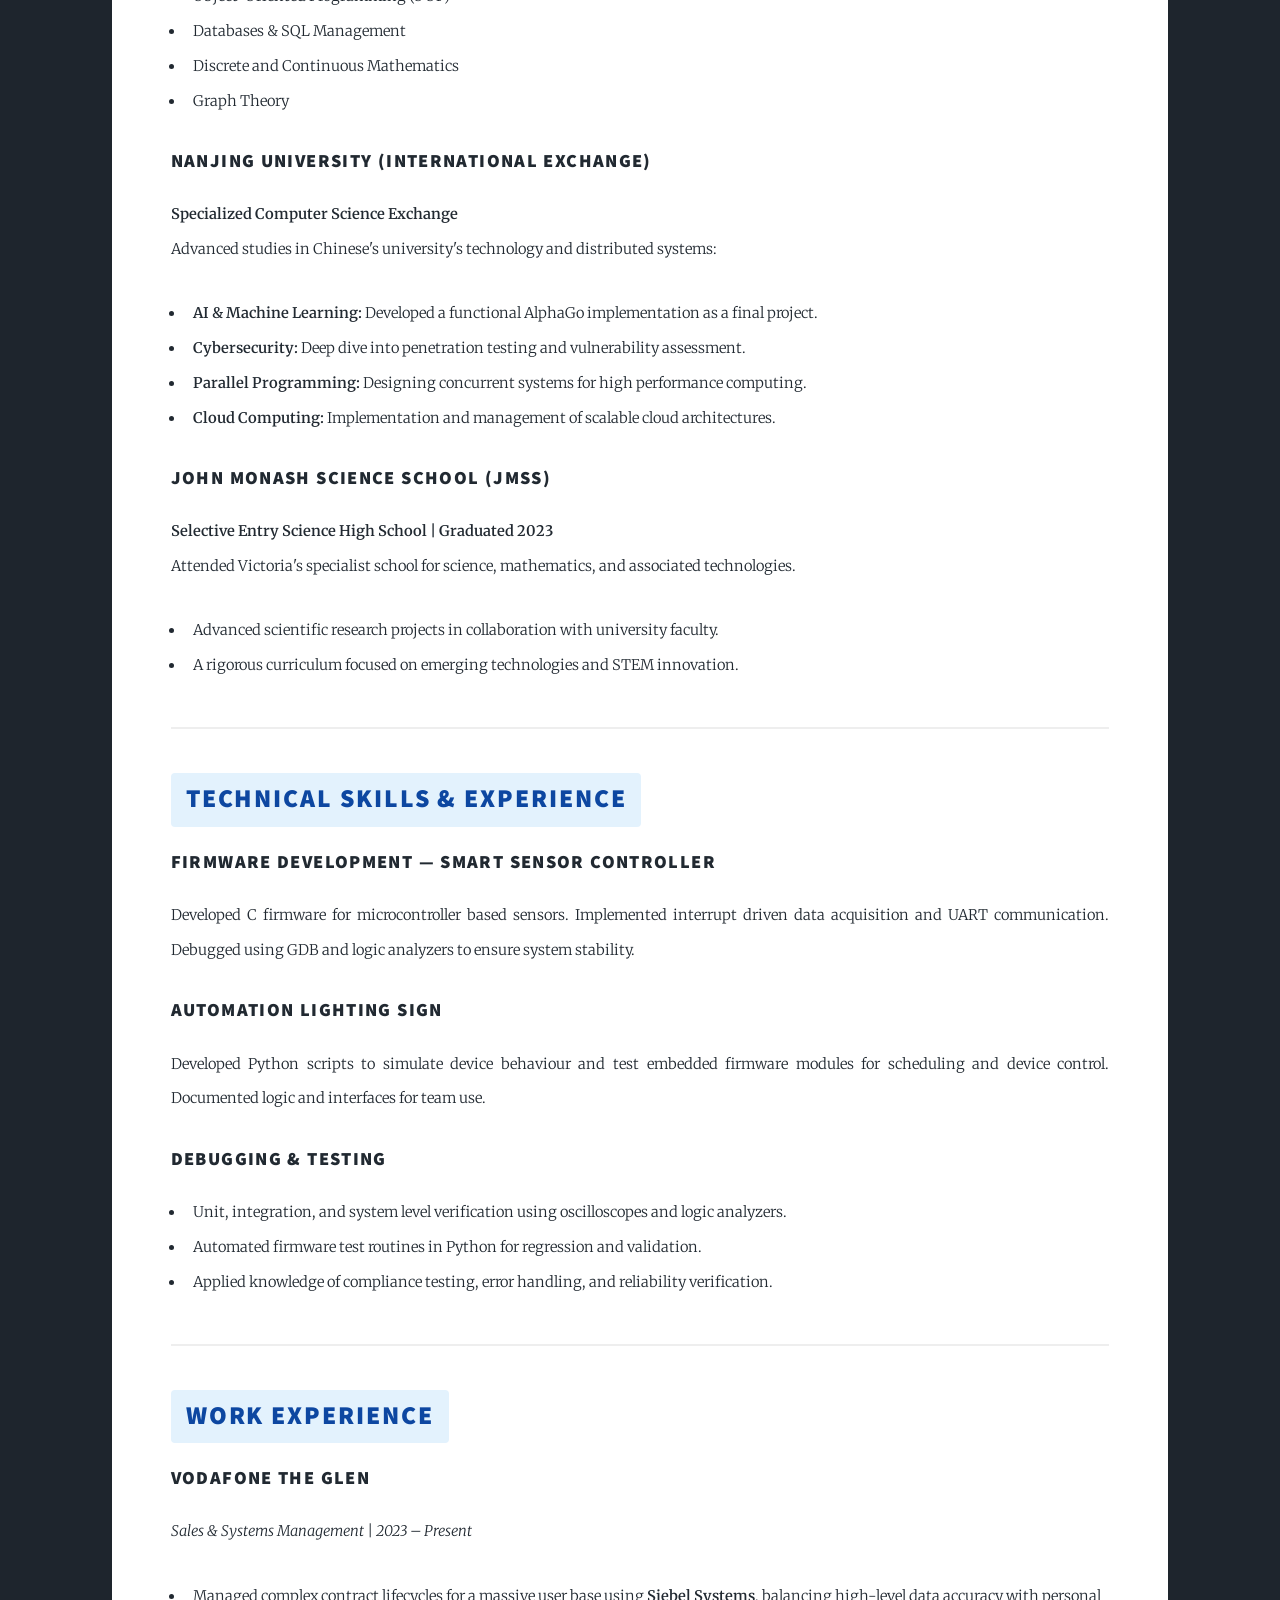
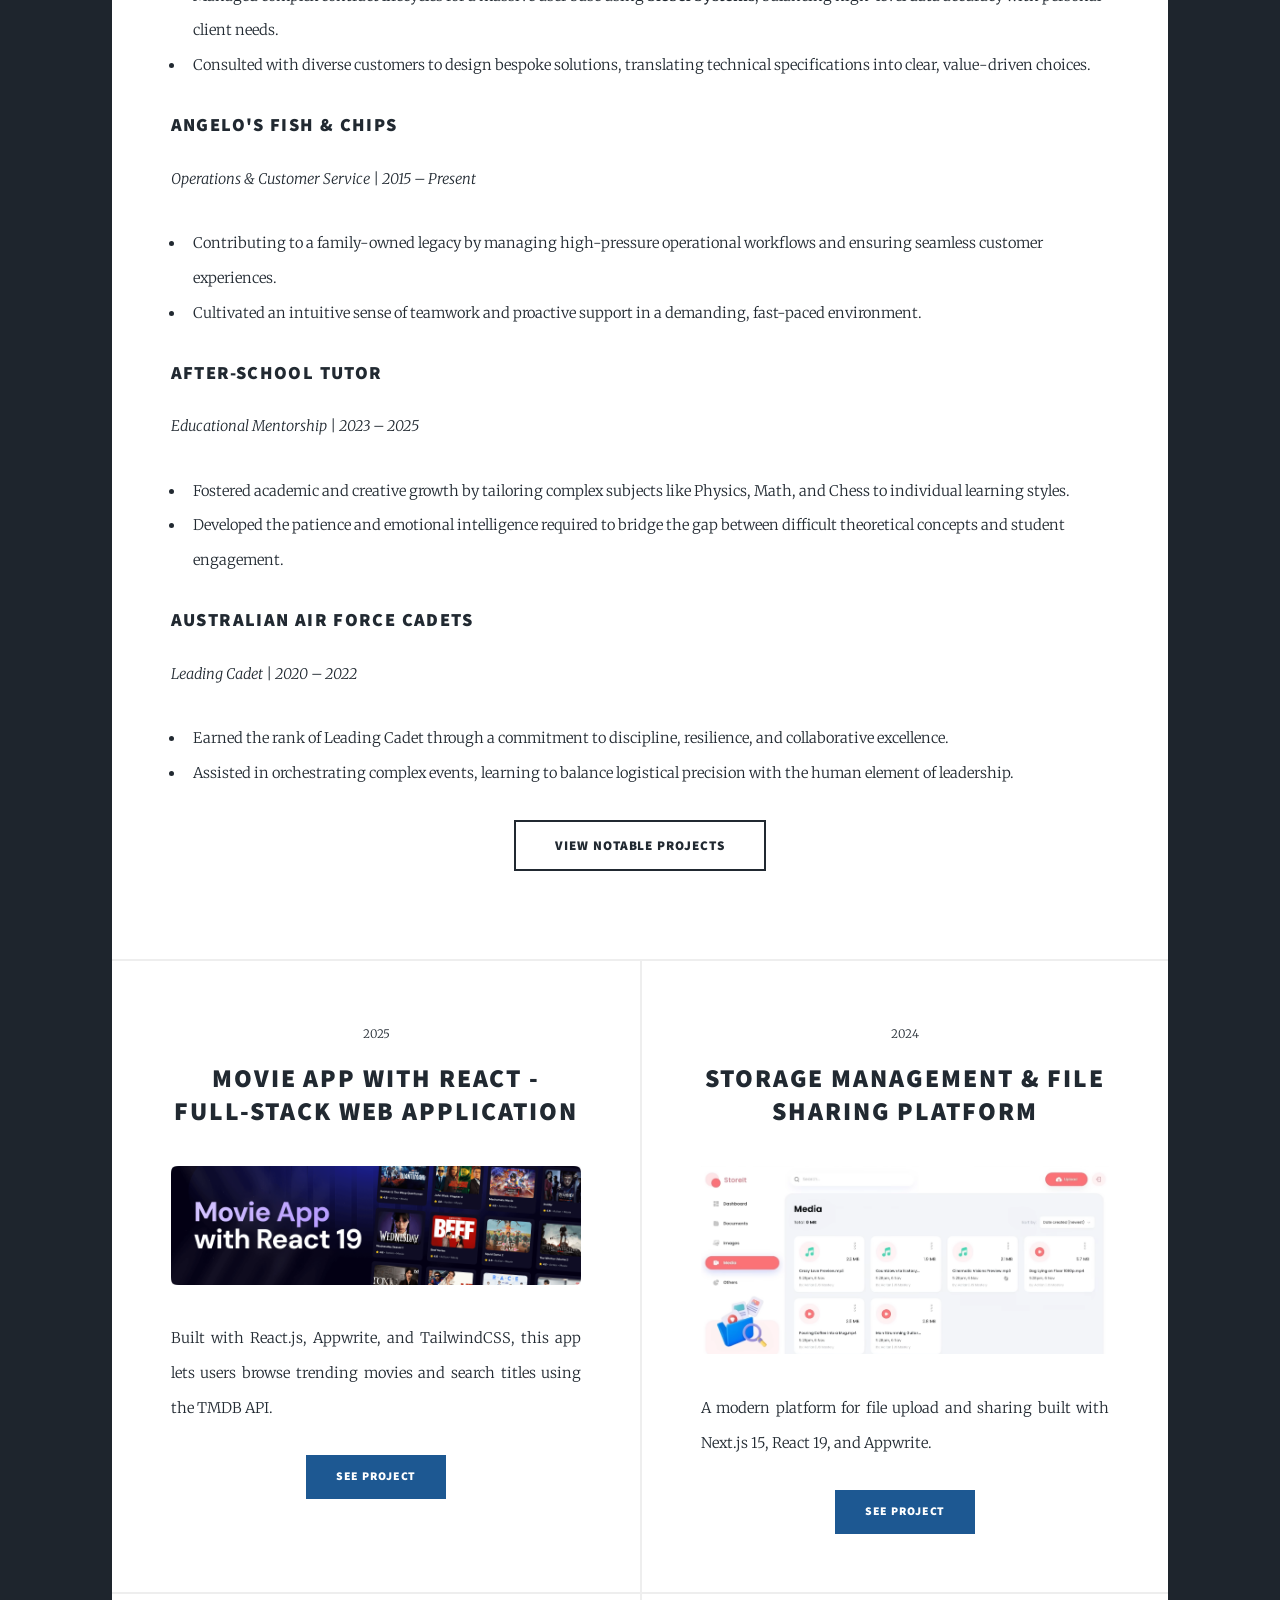
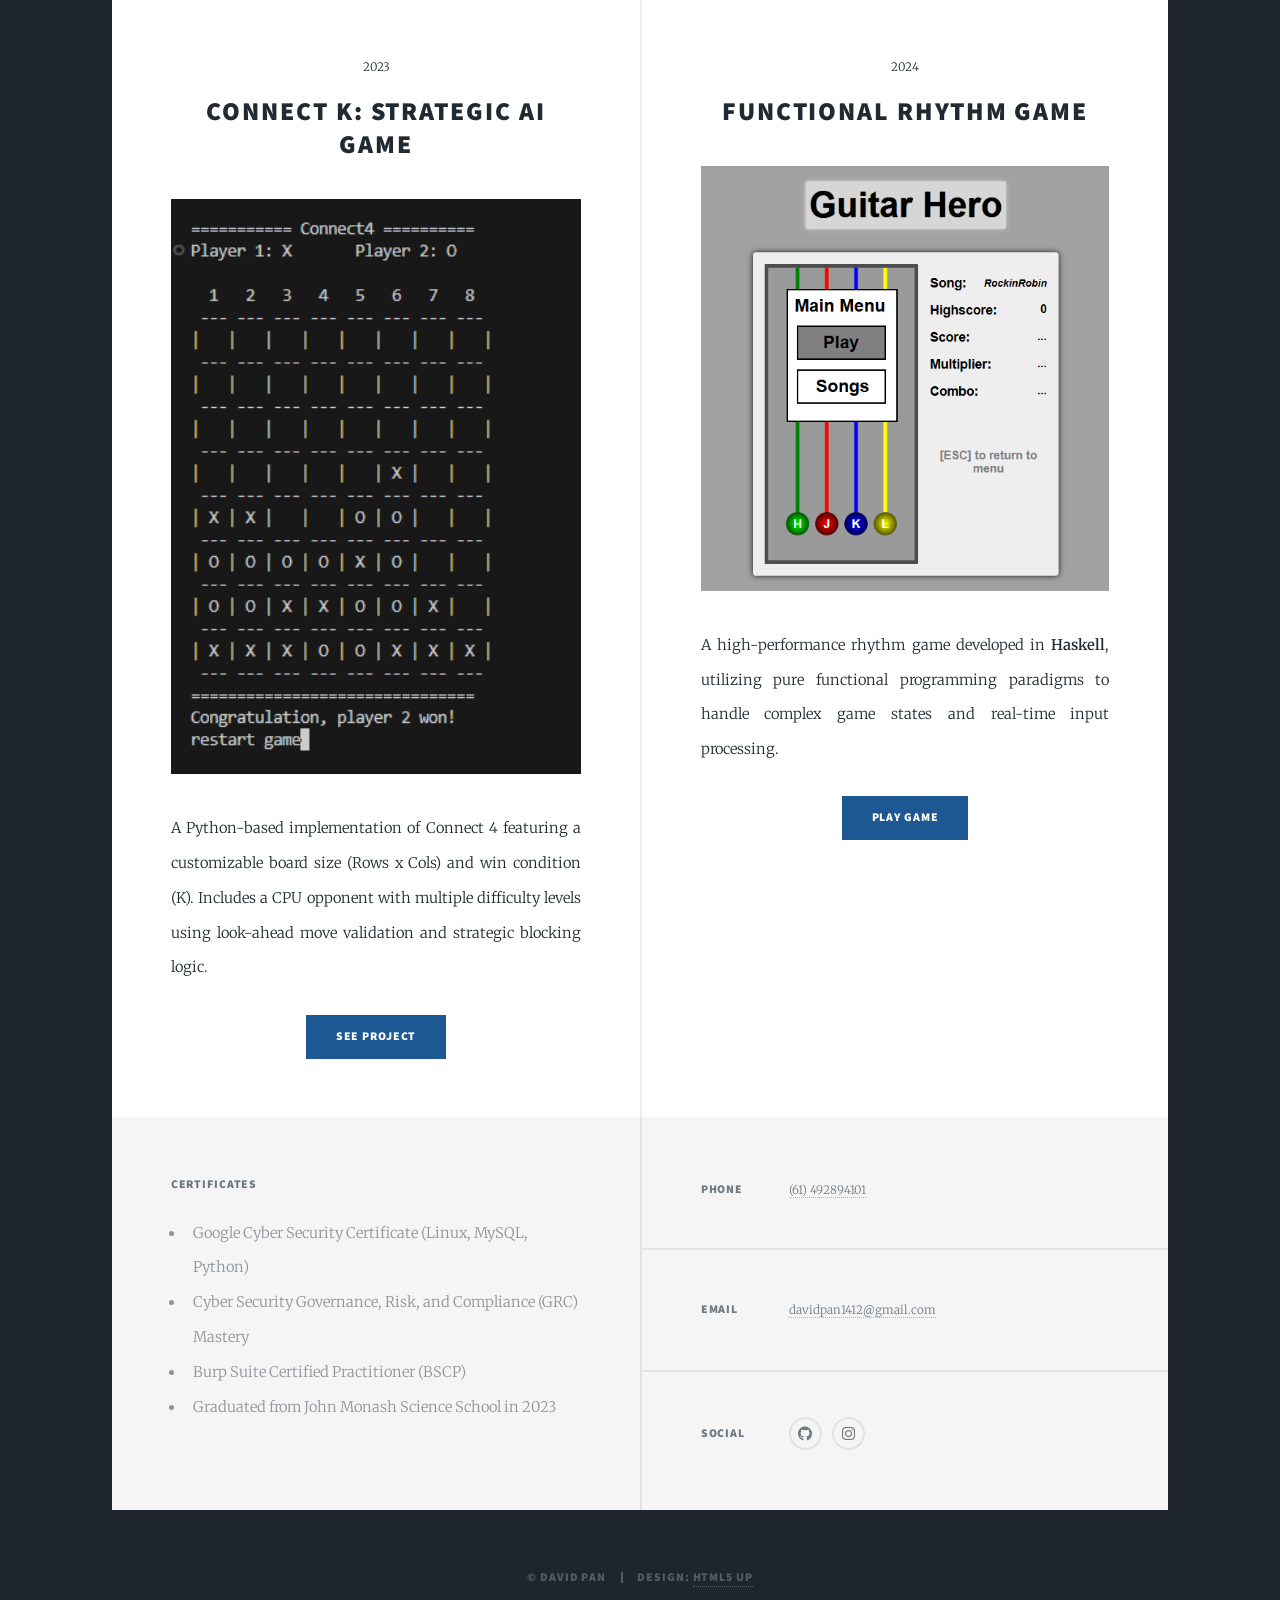
==== commit ceafd3a4: "Channged the font of the titles" ====
--- a/index.html
+++ b/index.html
@@ -46,7 +46,7 @@
                                 <header class="major">
                                     <span class="date"></span>
                                     <h2>David Pan</h2>
-                                    <p>Aspiring Computer Science student with a strong foundation in Cybersecurity, Firmware & Embedded Systerms. Experienced in hardware debugging, C/Python development, and optimizing reliable systems. Fluent in English, Chinese, and Japanese.</p>
+                                    <p>Aspiring Computer Science student with a strong foundation in Cybersecurity, Firmware & Embedded Systerms. Experienced in hardware debugging, C/Python development, and optimizing reliable systems. Fluent in <strong>English</strong>, <strong>Chinese</strong>, and <strong>Japanese</strong>.</p>
                                 </header>
                                 
                                 <hr />
--- a/assets/css/main.css
+++ b/assets/css/main.css
@@ -1,10 +1,10 @@
 @import url(fontawesome-all.min.css);
 @import url("https://fonts.googleapis.com/css?family=Merriweather:300,700,300italic,700italic|Source+Sans+Pro:900");
 
-/*
-	Massively by HTML5 UP
-	html5up.net | @ajlkn
-	Free for personal and commercial use under the CCA 3.0 license (html5up.net/license)
+/*
+	Massively by HTML5 UP
+	html5up.net | @ajlkn
+	Free for personal and commercial use under the CCA 3.0 license (html5up.net/license)
 */
 
 html, body, div, span, applet, object,
@@ -112,6 +112,60 @@
 			-ms-transition: none !important;
 			transition: none !important;
 		}
+
+
+	/* Styling the main section titles */
+	/* Tilting the name text */
+/* Targets the name heading specifically */
+/* 1. Tilting the Name specifically */
+/* 1. Tilting the Name - No Background */
+#main .post.featured header.major h2 {
+    font-style: italic !important;
+    text-transform: uppercase;
+    background-color: transparent !important; /* Removes the blue box from the name */
+    padding: 0;
+}
+
+/* 2. Education & Academic Achievement - With Blue Background */
+#main .post.featured section h2:nth-of-type(1) {
+    background-color: #e3f2fd !important;
+    color: #0d47a1 !important;
+    padding: 10px 15px !important;
+    border-radius: 4px;
+    display: inline-block;
+    font-style: normal; /* Keeps this one straight if you prefer */
+}
+
+/* 3. Technical Skills & Experience - With Blue Background */
+#main .post.featured section h2:nth-of-type(2) {
+    background-color: #e3f2fd !important;
+    color: #0d47a1 !important;
+    padding: 10px 15px !important;
+    border-radius: 4px;
+    display: inline-block;
+}
+/* Work Experience */
+#experience {
+    background-color: #e3f2fd; /* Light Orange */
+    color: #0d47a1;
+    padding: 10px 15px;
+    border-radius: 4px;
+    display: inline-block;
+}
+
+/* Dark Blue Style for Project Buttons */
+#projects .button {
+    background-color: #1d5892 !important; /* Deep Navy Blue */
+    color: #ffffff !important;           /* White Text */
+    box-shadow: none;                     /* Removes default shadows if any */
+    border-color: #072849;
+}
+
+/* Hover State - slightly lighter blue for feedback */
+#projects .button:hover {
+    background-color: #5487b9 !important;
+    color: #ffffff !important;
+}
 
 /* Type */
 
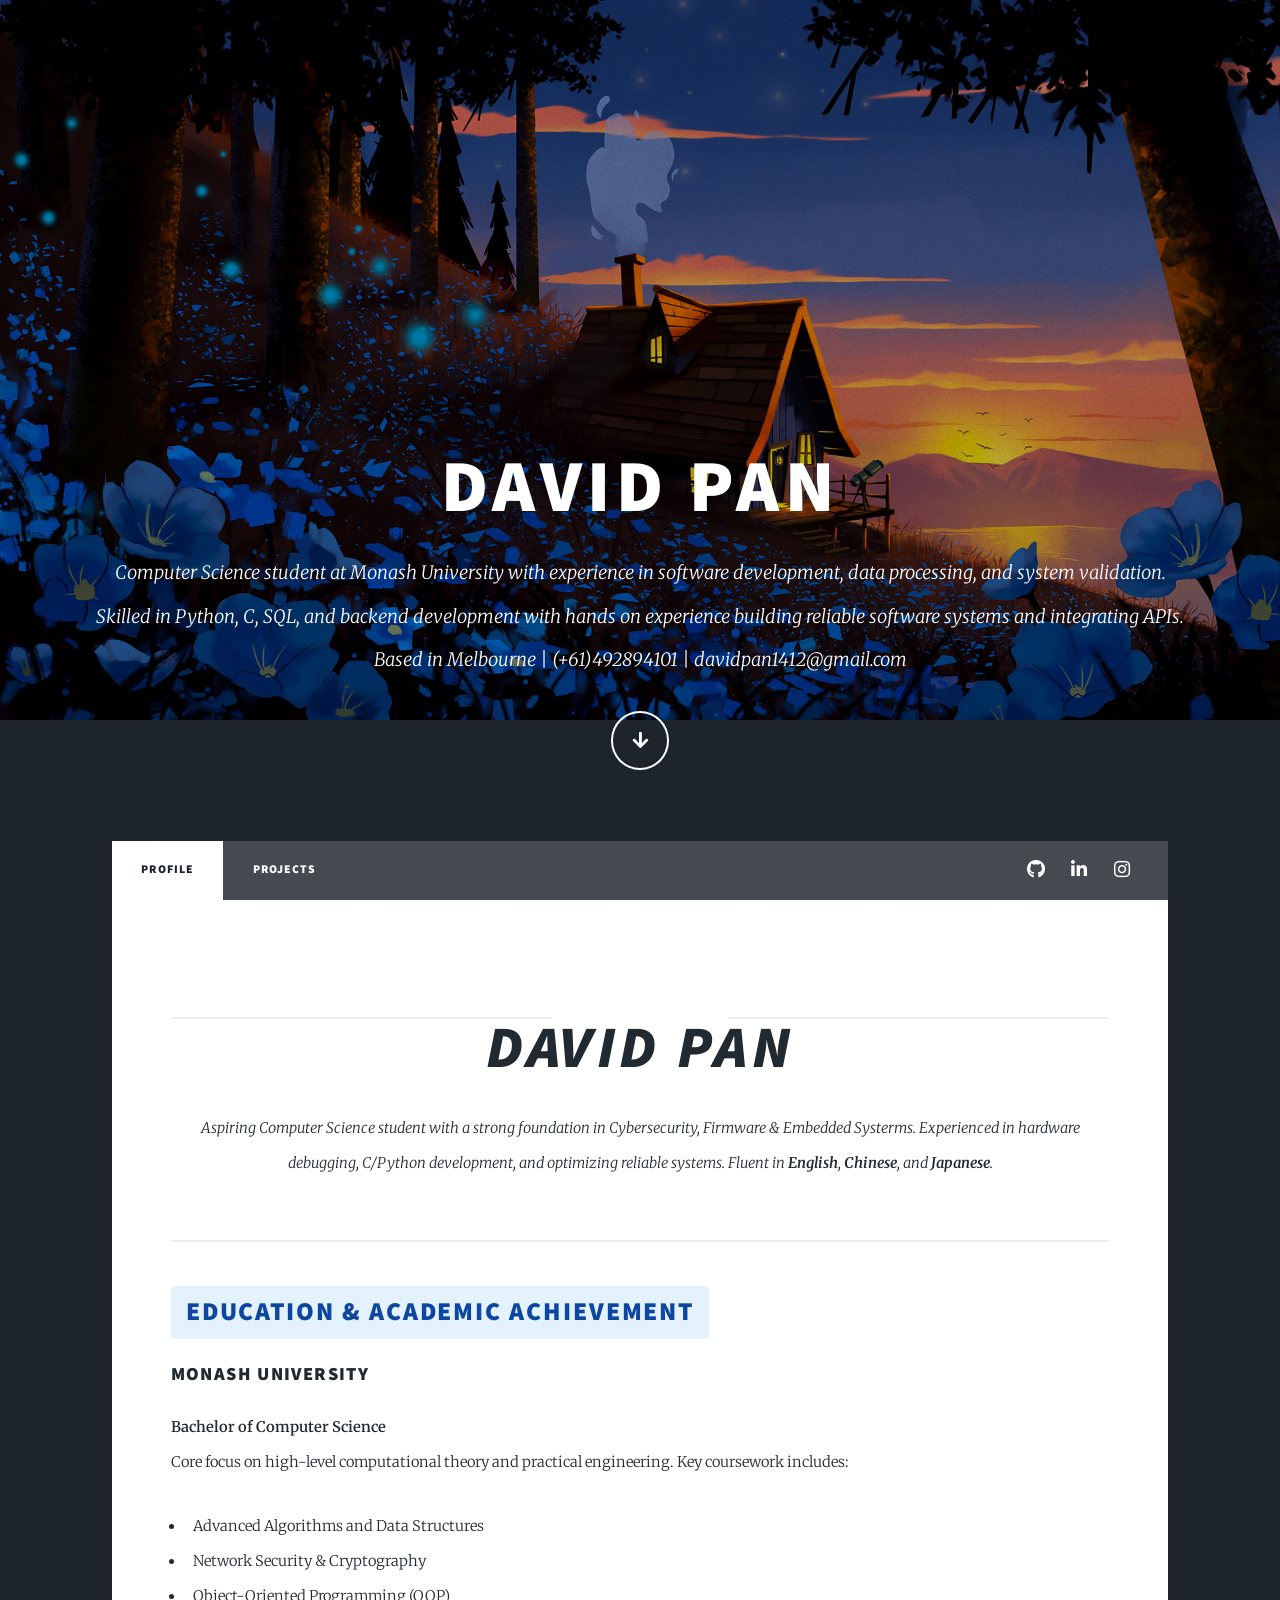
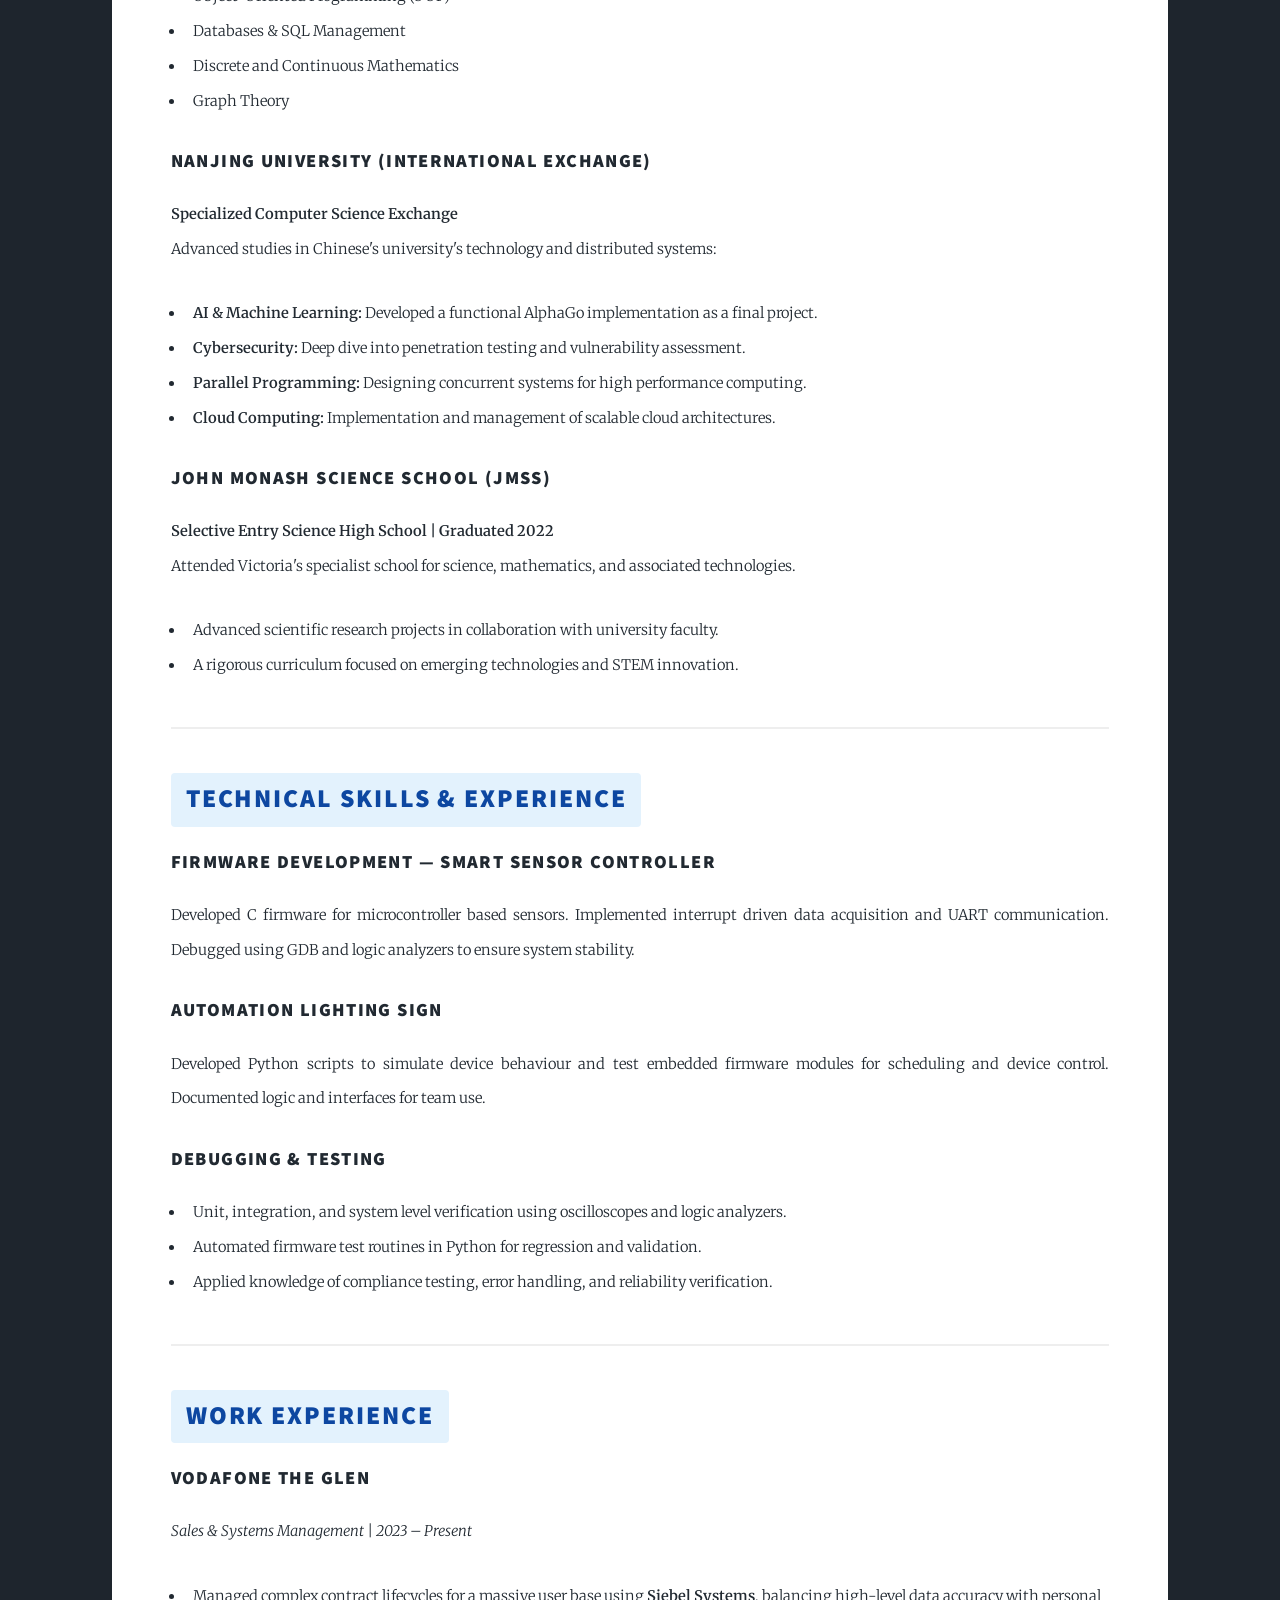
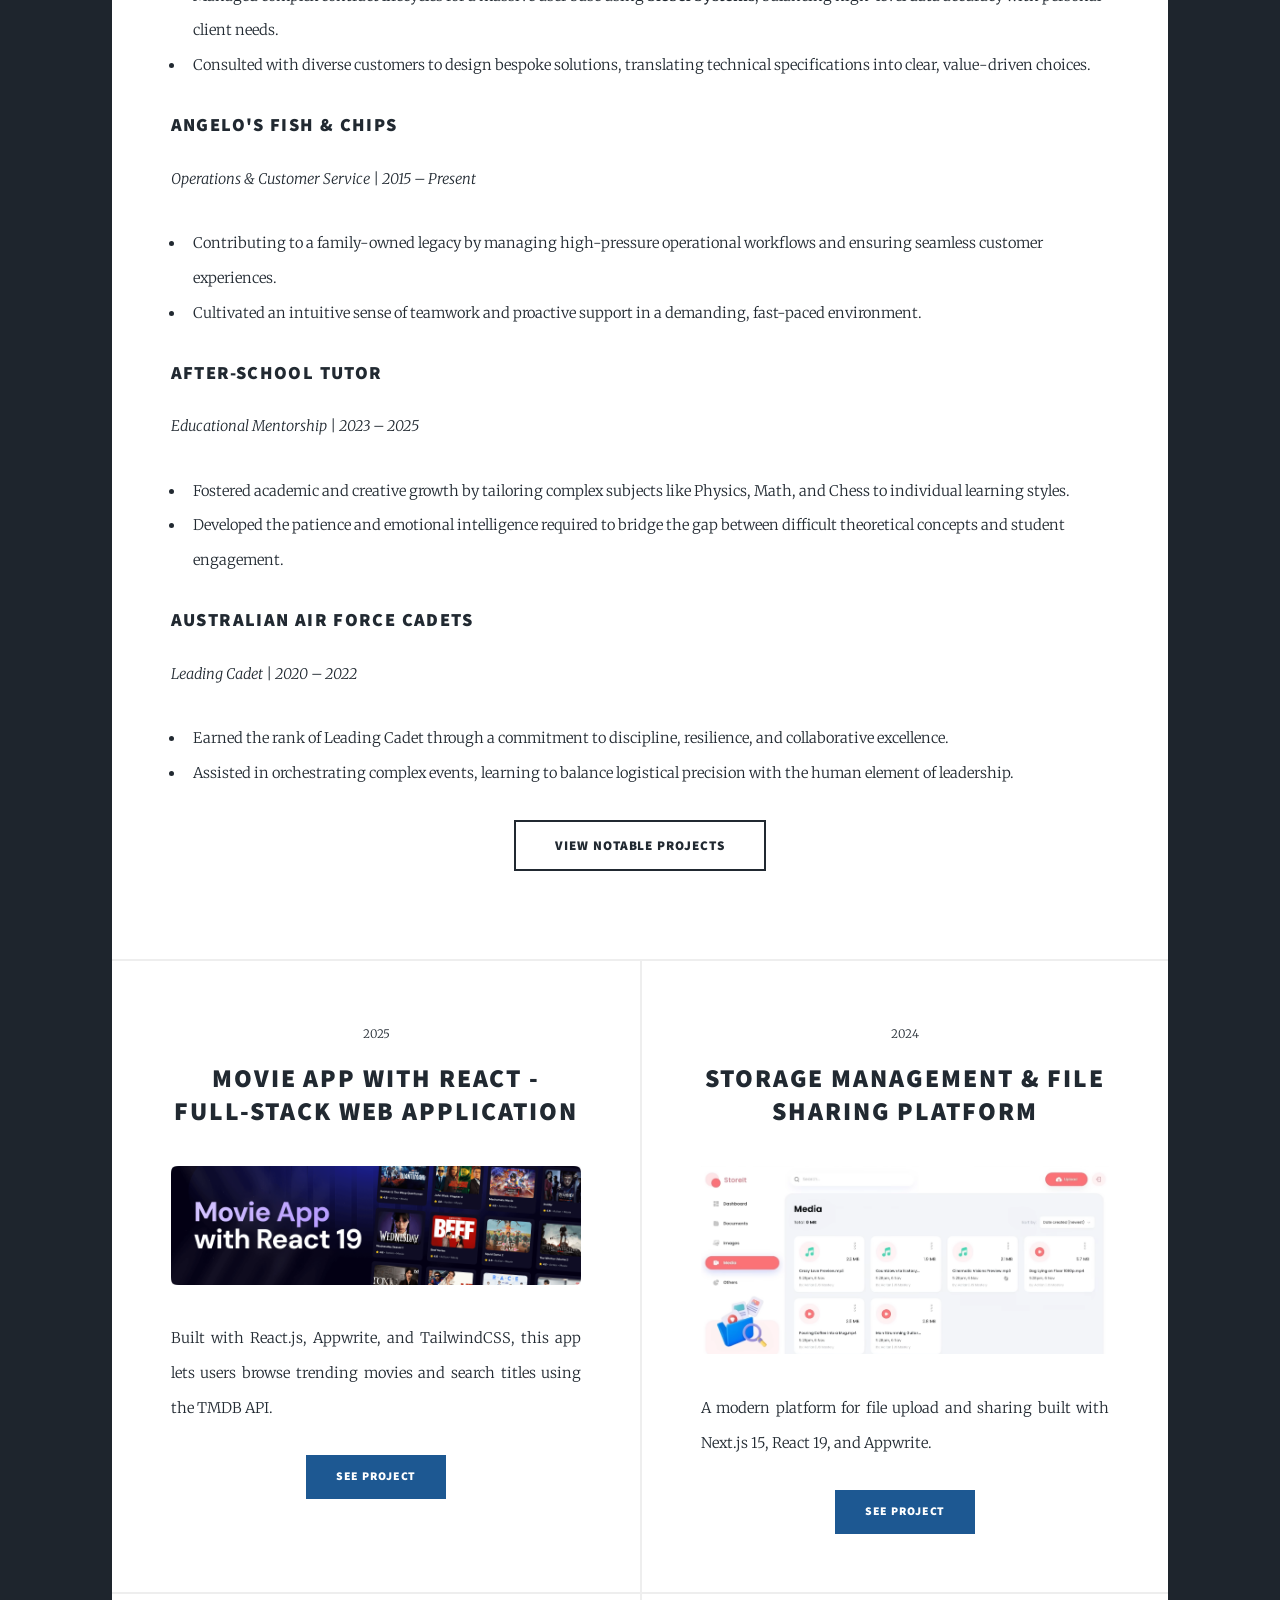
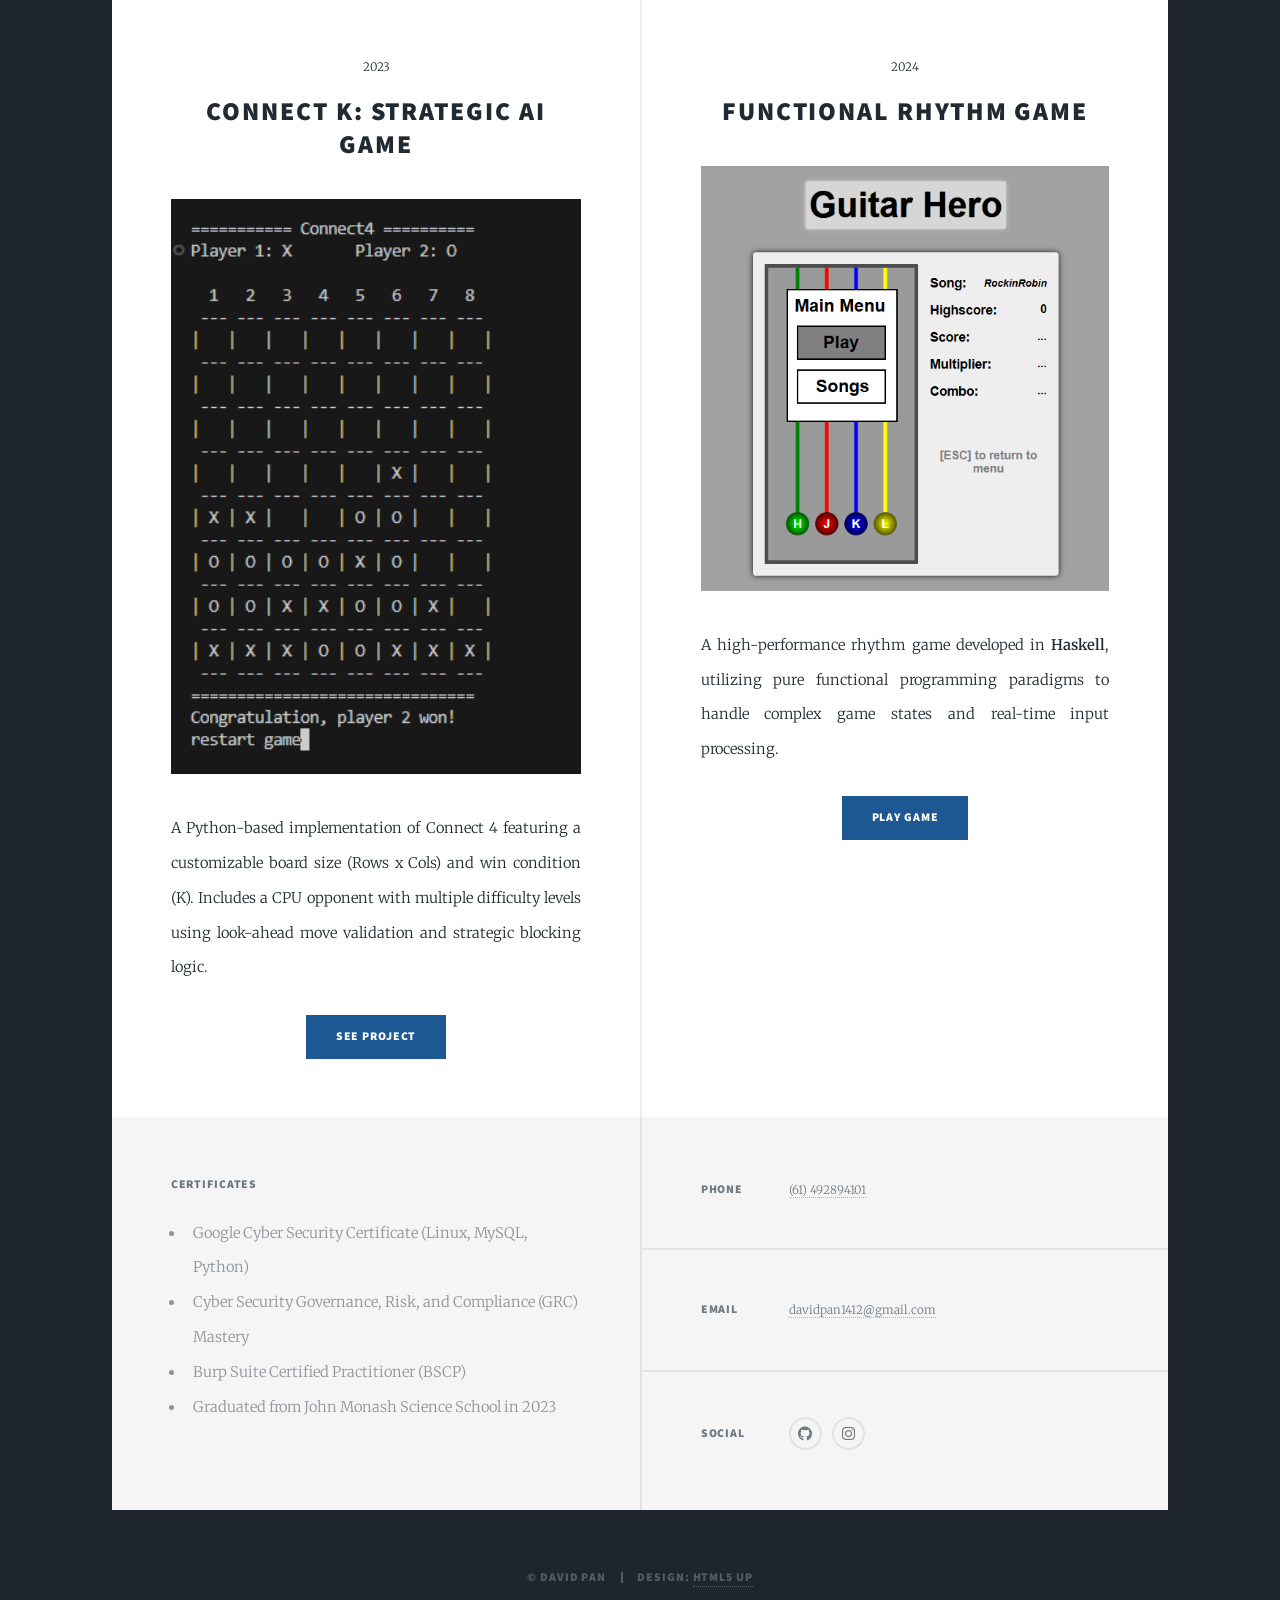
==== commit fc0ba1a1: "Fix HTML encoding issues in index.html" ====
--- a/index.html
+++ b/index.html
@@ -77,7 +77,7 @@
                                     </ul>
 
                                     <h3>John Monash Science School (JMSS)</h3>
-                                    <p><strong>Selective Entry Science High School | Graduated 2023</strong><br />
+                                    <p><strong>Selective Entry Science High School | Graduated 2022</strong><br />
                                     Attended Victoria's specialist school for science, mathematics, and associated technologies.</p>
                                     <ul>
                                         <li>Advanced scientific research projects in collaboration with university faculty.</li>
@@ -249,4 +249,4 @@
             <script src="assets/js/main.js"></script>
 
     </body>
-</html>+</html>
